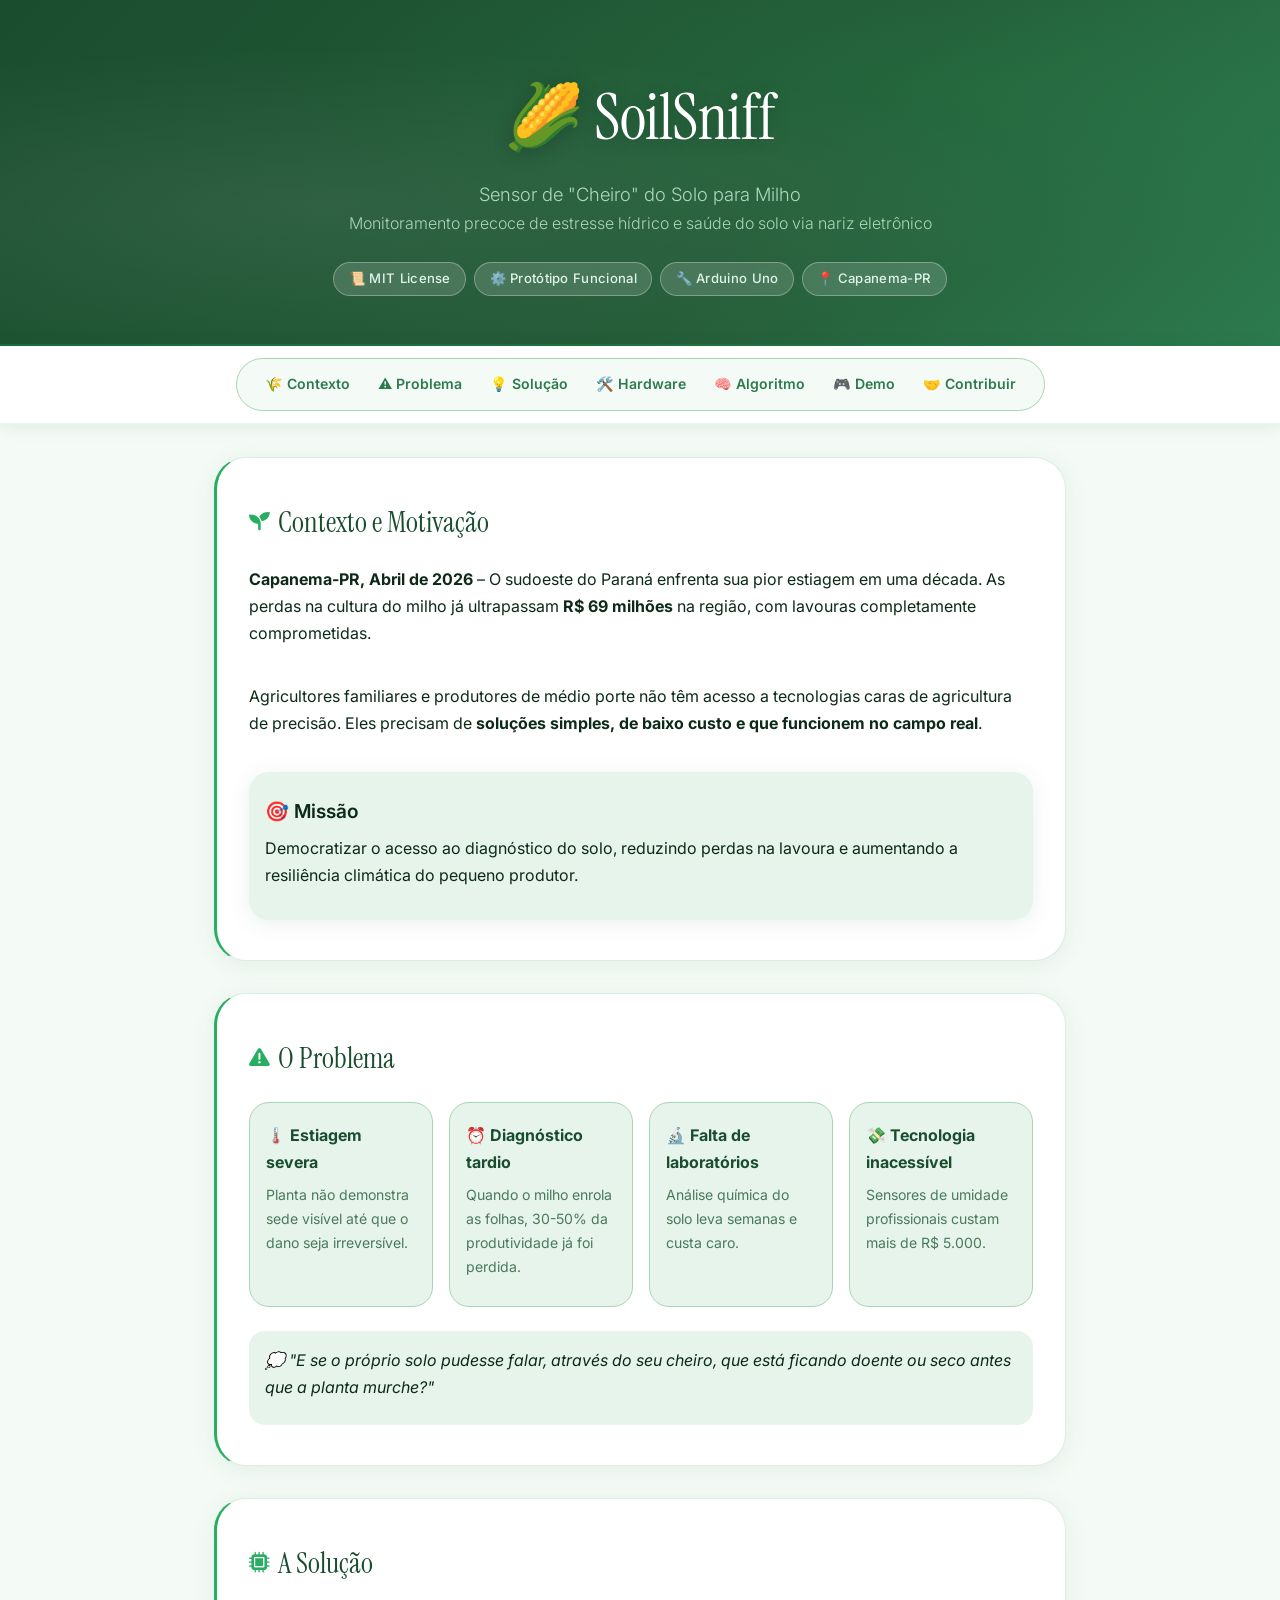
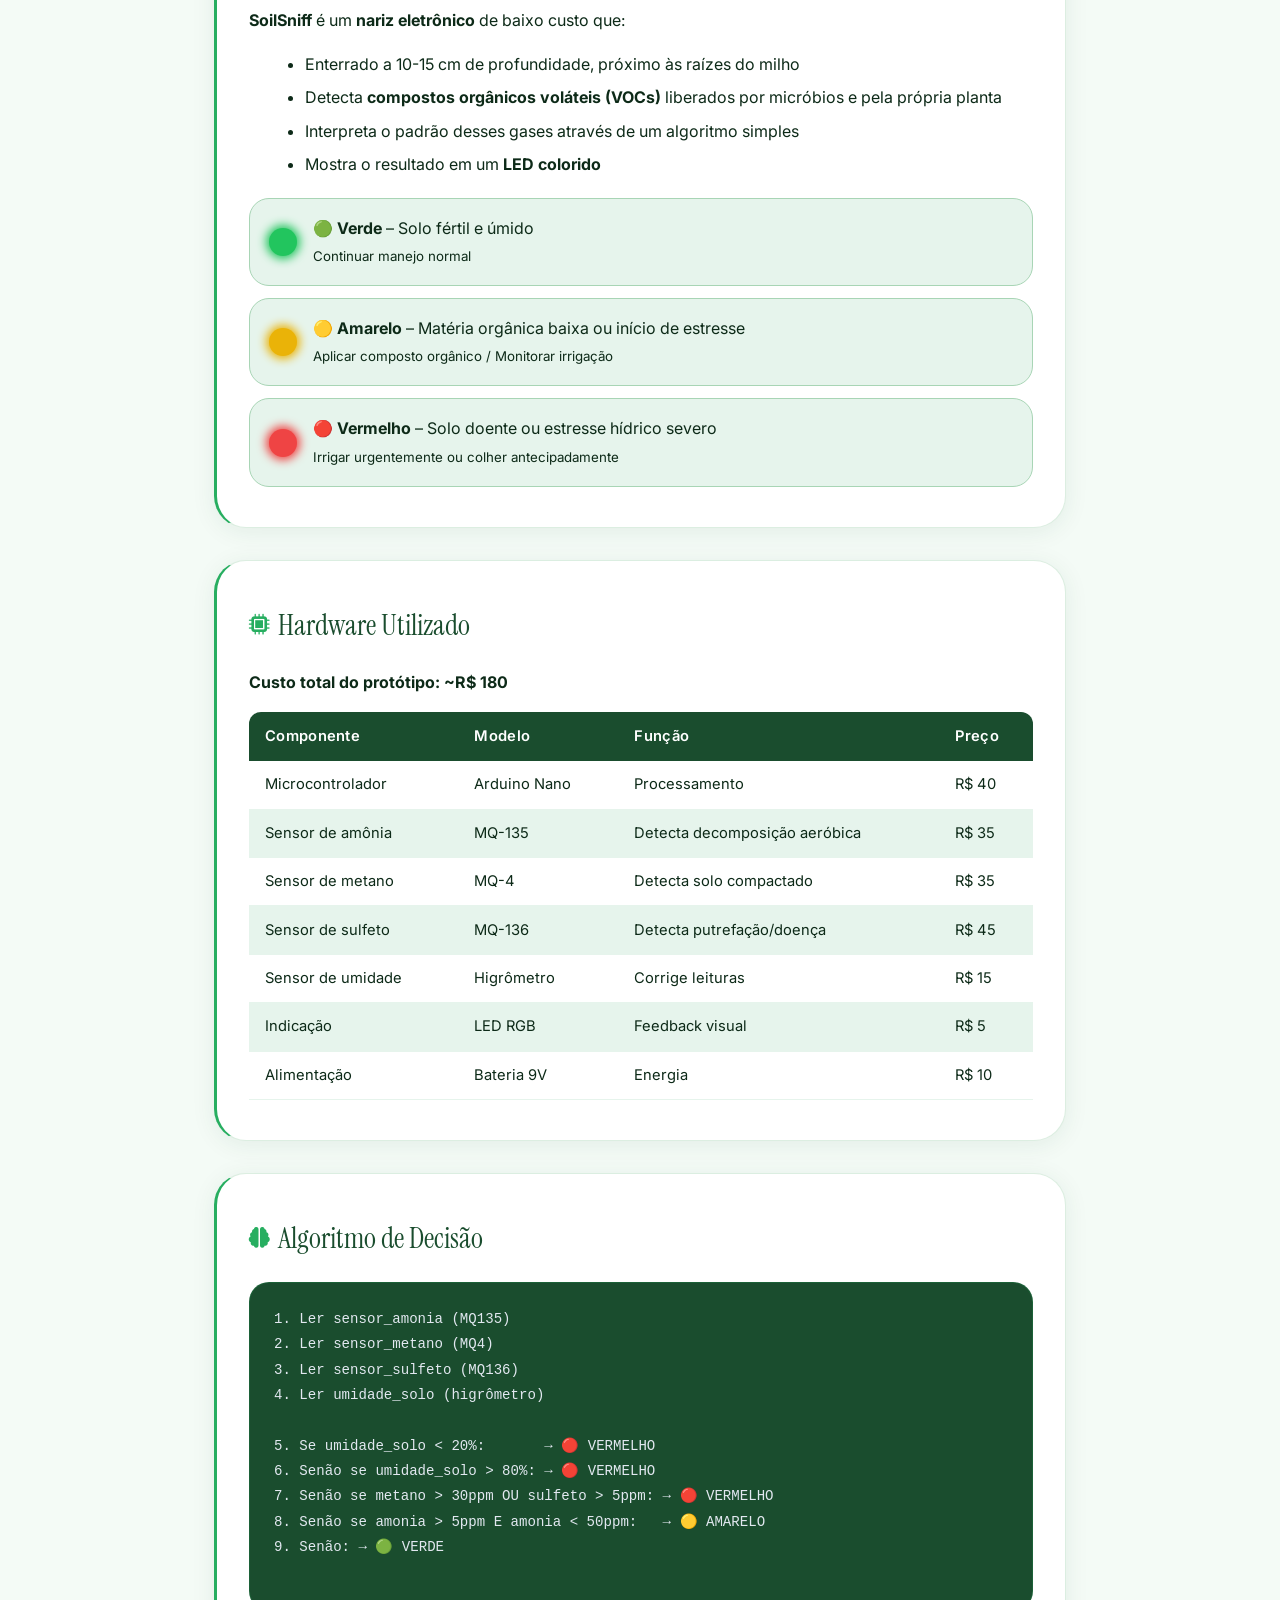
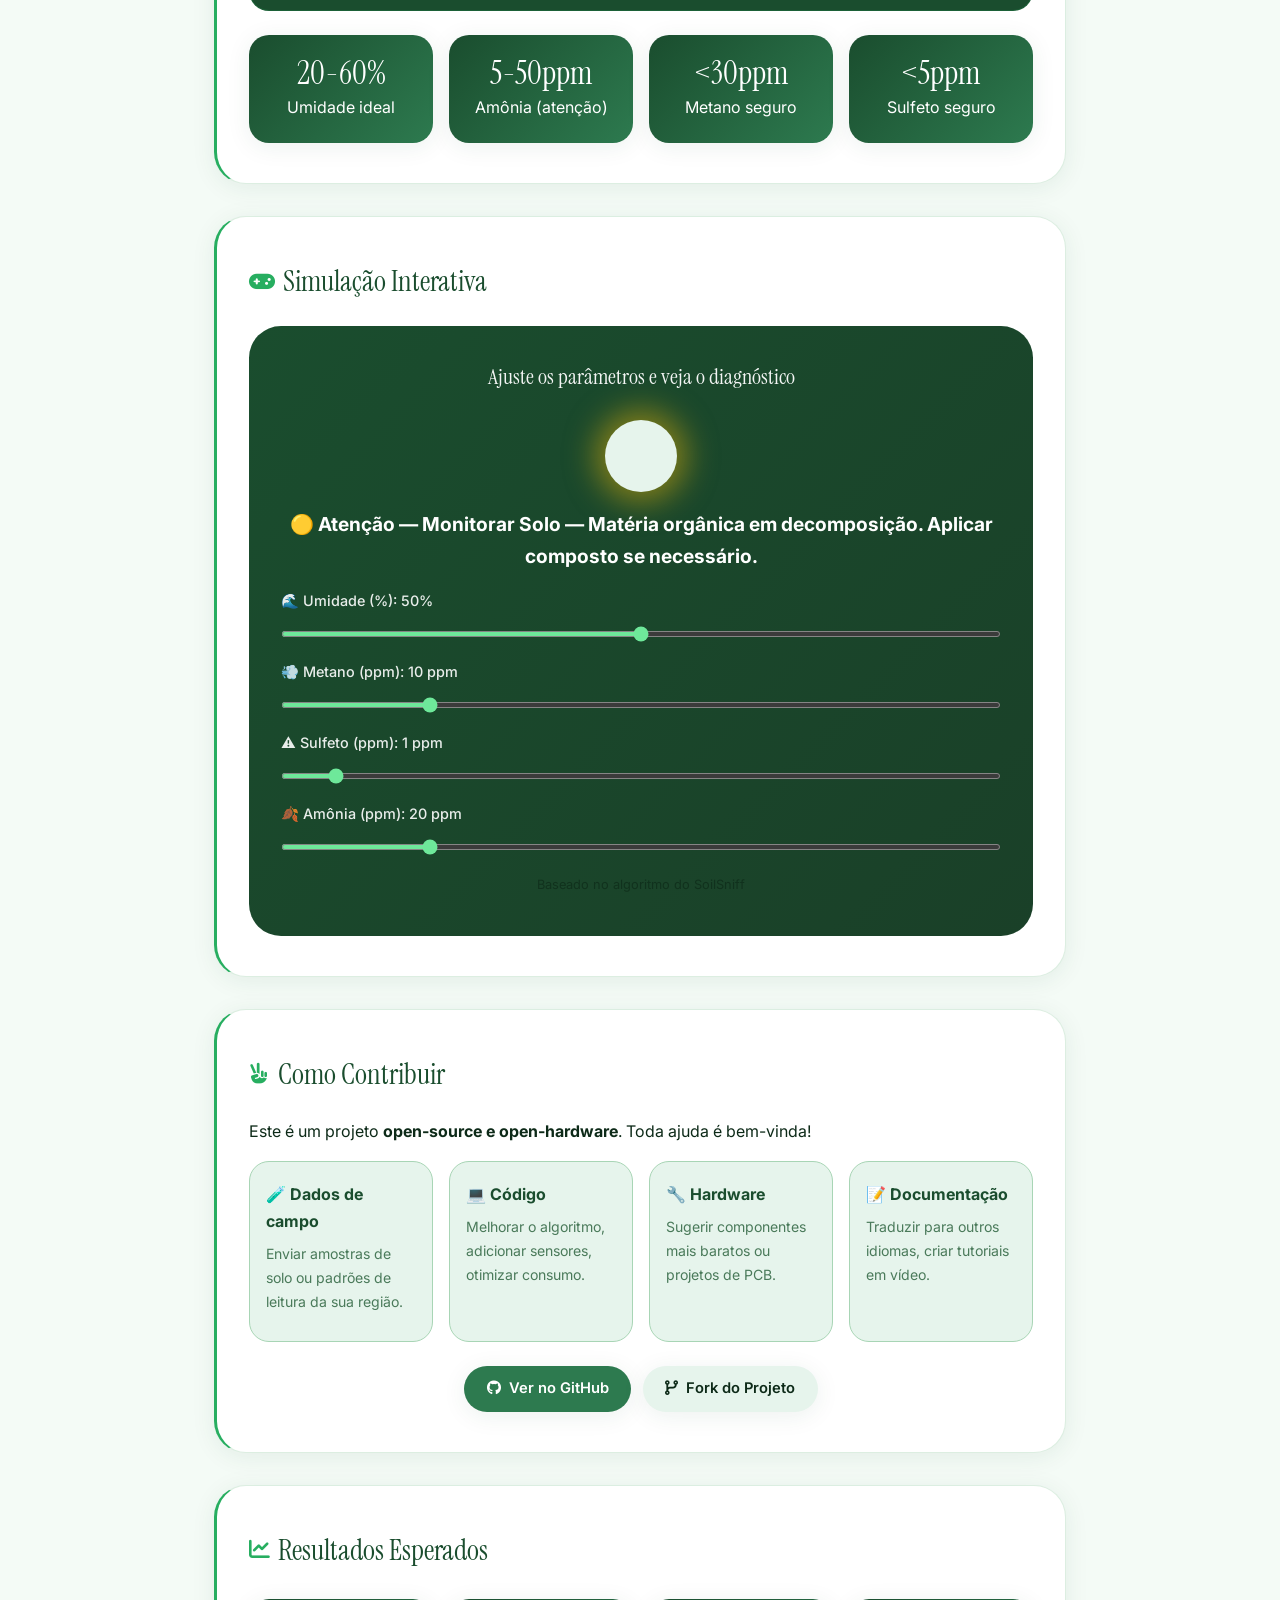
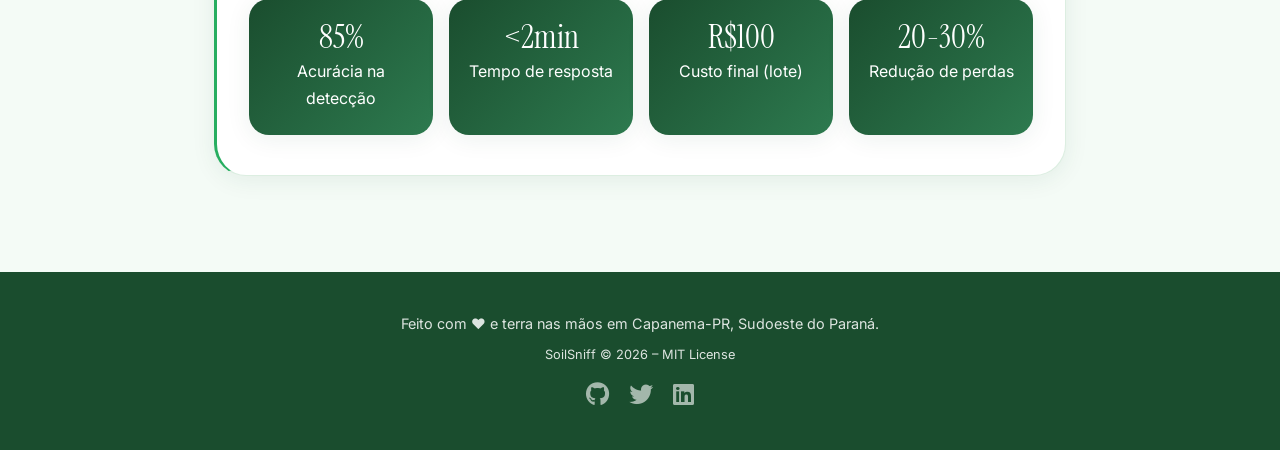
==== index.html @ 1233f64f "ok." ====
<!DOCTYPE html>
<html lang="pt-br">
<head>
    <meta charset="UTF-8">
    <meta name="viewport" content="width=device-width, initial-scale=1.0">
    <title>SoilSniff - Sensor de Cheiro do Solo para Milho</title>
    <link href="https://fonts.googleapis.com/css2?family=Inter:ital,wght@0,100..900;1,100..900&display=swap" rel="stylesheet">
    <link rel="stylesheet" href="https://cdnjs.cloudflare.com/ajax/libs/font-awesome/6.0.0-beta3/css/all.min.css">
    <link rel="stylesheet" href="style.css">
    <link rel="stylesheet" href="css/text.css">
    <link rel="stylesheet" href="css/divs.css">
</head>
<body>
    <div class="header">
        <div class="header-content">
            <h1>🌽 SoilSniff</h1>
            <p>Sensor de "Cheiro" do Solo para Milho</p>
            <p style="font-size: 1rem; opacity: 0.85;">Monitoramento precoce de estresse hídrico e saúde do solo via nariz eletrônico</p>
            <div class="badges">
                <span class="badge">📜 MIT License</span>
                <span class="badge">⚙️ Protótipo Funcional</span>
                <span class="badge">🔧 Arduino Uno</span>
                <span class="badge">📍 Capanema-PR</span>
            </div>
        </div>
    </div>

    <div class="nav-wrapper">
        <div class="nav">
            <a href="/paginas/pagina1.html">🌾 Contexto</a>
            <a href="#problema">⚠️ Problema</a>
            <a href="#solucao">💡 Solução</a>
            <a href="#hardware">🛠️ Hardware</a>
            <a href="#algoritmo">🧠 Algoritmo</a>
            <a href="#demo">🎮 Demo</a>
            <a href="#contribuir">🤝 Contribuir</a>
        </div>
    </div>

    <div class="container">
        <section id="contexto" class="section">
            <h2><i class="fas fa-seedling"></i> Contexto e Motivação</h2>
            <p><strong>Capanema-PR, Abril de 2026</strong> – O sudoeste do Paraná enfrenta sua pior estiagem em uma década. As perdas na cultura do milho já ultrapassam <strong>R$ 69 milhões</strong> na região, com lavouras completamente comprometidas.</p>
            <br>
            <p>Agricultores familiares e produtores de médio porte não têm acesso a tecnologias caras de agricultura de precisão. Eles precisam de <strong>soluções simples, de baixo custo e que funcionem no campo real</strong>.</p>
            <br>
            <div class="stat-card" style="background: #e8f0e5; text-align: left;">
                <p style="font-size: 1.2rem; font-weight: 600;">🎯 Missão</p>
                <p>Democratizar o acesso ao diagnóstico do solo, reduzindo perdas na lavoura e aumentando a resiliência climática do pequeno produtor.</p>
            </div>
        </section>

        <section id="problema" class="section">
            <h2><i class="fas fa-exclamation-triangle"></i> O Problema</h2>
            <div class="card-grid">
                <div class="card"><h3>🌡️ Estiagem severa</h3><p>Planta não demonstra sede visível até que o dano seja irreversível.</p></div>
                <div class="card"><h3>⏰ Diagnóstico tardio</h3><p>Quando o milho enrola as folhas, 30-50% da produtividade já foi perdida.</p></div>
                <div class="card"><h3>🔬 Falta de laboratórios</h3><p>Análise química do solo leva semanas e custa caro.</p></div>
                <div class="card"><h3>💸 Tecnologia inacessível</h3><p>Sensores de umidade profissionais custam mais de R$ 5.000.</p></div>
            </div>
            <div style="margin-top: 1.5rem; padding: 1rem; background: #e8f0e5; border-radius: 16px; font-style: italic;">
                <p>💭 <em>"E se o próprio solo pudesse falar, através do seu cheiro, que está ficando doente ou seco antes que a planta murche?"</em></p>
            </div>
        </section>

        <section id="solucao" class="section">
            <h2><i class="fas fa-microchip"></i> A Solução</h2>
            <p><strong>SoilSniff</strong> é um <strong>nariz eletrônico</strong> de baixo custo que:</p>
            <ul style="margin: 1rem 0 1rem 2rem;">
                <li>Enterrado a 10-15 cm de profundidade, próximo às raízes do milho</li>
                <li>Detecta <strong>compostos orgânicos voláteis (VOCs)</strong> liberados por micróbios e pela própria planta</li>
                <li>Interpreta o padrão desses gases através de um algoritmo simples</li>
                <li>Mostra o resultado em um <strong>LED colorido</strong></li>
            </ul>
            <div class="led-table">
                <div class="led-item"><div class="led-light verde"></div><div><strong>🟢 Verde</strong> – Solo fértil e úmido<br><small>Continuar manejo normal</small></div></div>
                <div class="led-item"><div class="led-light amarelo"></div><div><strong>🟡 Amarelo</strong> – Matéria orgânica baixa ou início de estresse<br><small>Aplicar composto orgânico / Monitorar irrigação</small></div></div>
                <div class="led-item"><div class="led-light vermelho"></div><div><strong>🔴 Vermelho</strong> – Solo doente ou estresse hídrico severo<br><small>Irrigar urgentemente ou colher antecipadamente</small></div></div>
            </div>
        </section>

        <section id="hardware" class="section">
            <h2><i class="fas fa-microchip"></i> Hardware Utilizado</h2>
            <p><strong>Custo total do protótipo: ~R$ 180</strong></p>
            <table class="hardware-table">
                <thead><tr><th>Componente</th><th>Modelo</th><th>Função</th><th>Preço</th></tr></thead>
                <tbody>
                    <tr><td>Microcontrolador</td><td>Arduino Nano</td><td>Processamento</td><td>R$ 40</td></tr>
                    <tr><td>Sensor de amônia</td><td>MQ-135</td><td>Detecta decomposição aeróbica</td><td>R$ 35</td></tr>
                    <tr><td>Sensor de metano</td><td>MQ-4</td><td>Detecta solo compactado</td><td>R$ 35</td></tr>
                    <tr><td>Sensor de sulfeto</td><td>MQ-136</td><td>Detecta putrefação/doença</td><td>R$ 45</td></tr>
                    <tr><td>Sensor de umidade</td><td>Higrômetro</td><td>Corrige leituras</td><td>R$ 15</td></tr>
                    <tr><td>Indicação</td><td>LED RGB</td><td>Feedback visual</td><td>R$ 5</td></tr>
                    <tr><td>Alimentação</td><td>Bateria 9V</td><td>Energia</td><td>R$ 10</td></tr>
                </tbody>
            </table>
        </section>

        <section id="algoritmo" class="section">
            <h2><i class="fas fa-brain"></i> Algoritmo de Decisão</h2>
            <div class="code-block">
                <pre style="margin:0; color:#e2e8f0;">
1. Ler sensor_amonia (MQ135)
2. Ler sensor_metano (MQ4)
3. Ler sensor_sulfeto (MQ136)
4. Ler umidade_solo (higrômetro)

5. Se umidade_solo < 20%:       → 🔴 VERMELHO
6. Senão se umidade_solo > 80%: → 🔴 VERMELHO
7. Senão se metano > 30ppm OU sulfeto > 5ppm: → 🔴 VERMELHO
8. Senão se amonia > 5ppm E amonia < 50ppm:   → 🟡 AMARELO
9. Senão: → 🟢 VERDE
                </pre>
            </div>
            <div class="stats-grid">
                <div class="stat-card"><div class="stat-number">20-60%</div><div>Umidade ideal</div></div>
                <div class="stat-card"><div class="stat-number">5-50ppm</div><div>Amônia (atenção)</div></div>
                <div class="stat-card"><div class="stat-number">&lt;30ppm</div><div>Metano seguro</div></div>
                <div class="stat-card"><div class="stat-number">&lt;5ppm</div><div>Sulfeto seguro</div></div>
            </div>
        </section>

        <section id="demo" class="section">
            <h2><i class="fas fa-gamepad"></i> Simulação Interativa</h2>
            <div class="demo-panel">
                <h3 style="color:white;">Ajuste os parâmetros e veja o diagnóstico</h3>
                <div class="demo-led" id="demoLed" style="background-color: #22c55e;"></div>
                <div id="demoStatus" style="font-size: 1.2rem; font-weight: bold; margin-bottom: 1rem;">🟢 Solo Fértil e Saudável</div>
                <div class="slider-container"><label>🌊 Umidade (%): <span id="umidadeValor">50</span>%</label><input type="range" id="umidadeSlider" min="0" max="100" value="50"></div>
                <div class="slider-container"><label>💨 Metano (ppm): <span id="metanoValor">10</span> ppm</label><input type="range" id="metanoSlider" min="0" max="50" value="10"></div>
                <div class="slider-container"><label>⚠️ Sulfeto (ppm): <span id="sulfetoValor">1</span> ppm</label><input type="range" id="sulfetoSlider" min="0" max="15" value="1"></div>
                <div class="slider-container"><label>🍂 Amônia (ppm): <span id="amoniaValor">20</span> ppm</label><input type="range" id="amoniaSlider" min="0" max="100" value="20"></div>
                <p style="margin-top: 1rem; font-size: 0.8rem; opacity: 0.7;">Baseado no algoritmo do SoilSniff</p>
            </div>
        </section>

        <section id="contribuir" class="section">
            <h2><i class="fas fa-hand-peace"></i> Como Contribuir</h2>
            <p>Este é um projeto <strong>open-source e open-hardware</strong>. Toda ajuda é bem-vinda!</p>
            <div class="card-grid">
                <div class="card"><h3>🧪 Dados de campo</h3><p>Enviar amostras de solo ou padrões de leitura da sua região.</p></div>
                <div class="card"><h3>💻 Código</h3><p>Melhorar o algoritmo, adicionar sensores, otimizar consumo.</p></div>
                <div class="card"><h3>🔧 Hardware</h3><p>Sugerir componentes mais baratos ou projetos de PCB.</p></div>
                <div class="card"><h3>📝 Documentação</h3><p>Traduzir para outros idiomas, criar tutoriais em vídeo.</p></div>
            </div>
            <div style="text-align: center; margin-top: 1.5rem;">
                <a href="#" class="btn"><i class="fab fa-github"></i> Ver no GitHub</a>
                <a href="#" class="btn" style="background: #4a7c59; margin-left: 0.5rem;"><i class="fas fa-code-branch"></i> Fork do Projeto</a>
            </div>
        </section>

        <section class="section">
            <h2><i class="fas fa-chart-line"></i> Resultados Esperados</h2>
            <div class="stats-grid">
                <div class="stat-card"><div class="stat-number">85%</div><div>Acurácia na detecção</div></div>
                <div class="stat-card"><div class="stat-number">&lt;2min</div><div>Tempo de resposta</div></div>
                <div class="stat-card"><div class="stat-number">R$100</div><div>Custo final (lote)</div></div>
                <div class="stat-card"><div class="stat-number">20-30%</div><div>Redução de perdas</div></div>
            </div>
        </section>
    </div>

    <div class="footer">
        <p>Feito com ❤️ e terra nas mãos em Capanema-PR, Sudoeste do Paraná.</p>
        <p style="margin-top: 0.5rem; font-size: 0.8rem;">SoilSniff © 2026 – MIT License</p>
        <div style="margin-top: 1rem;">
            <i class="fab fa-github" style="font-size: 1.5rem; margin: 0 0.5rem;"></i>
            <i class="fab fa-twitter" style="font-size: 1.5rem; margin: 0 0.5rem;"></i>
            <i class="fab fa-linkedin" style="font-size: 1.5rem; margin: 0 0.5rem;"></i>
        </div>
    </div>

    <script src="script.js"></script>
</body>
</html>
---- style.css ----
/* =============================================
   SoilSniff – style.css
   Tema: verde + branco
   Fontes: Instrument Serif + Inter
   ============================================= */

@import url('https://fonts.googleapis.com/css2?family=Instrument+Serif:ital@0;1&family=Inter:wght@300;400;500;600;700&display=swap');

*, *::before, *::after { box-sizing: border-box; margin: 0; padding: 0; }

:root {
    --verde-escuro:  #1a4d2e;
    --verde-medio:   #2d7a4f;
    --verde-claro:   #e6f4ec;
    --verde-borda:   #a8d5b5;
    --verde-neon:    #27ae60;
    --fundo:         #f4fbf6;
    --fundo-card:    #ffffff;
    --texto:         #0d2a18;
    --texto-suave:   #4a7a5a;
    --branco:        #ffffff;
    --sombra:        0 4px 24px rgba(26, 77, 46, 0.08);
    --sombra-forte:  0 8px 40px rgba(26, 77, 46, 0.15);
    --radius:        20px;
    --radius-lg:     32px;
}

html { scroll-behavior: smooth; }

body {
    font-family: 'Inter', sans-serif;
    background-color: var(--fundo);
    color: var(--texto);
    line-height: 1.7;
    font-size: 1rem;
    overflow-x: hidden;
}

/* ---------- HEADER ---------- */
.header {
    background: linear-gradient(135deg, var(--verde-escuro) 0%, #245c38 60%, var(--verde-medio) 100%);
    color: var(--branco);
    padding: 4rem 2rem 3rem;
    text-align: center;
    position: relative;
    overflow: hidden;
    border-bottom: 2px solid rgba(39,174,96,0.3);
}

.header::before {
    content: '';
    position: absolute;
    inset: 0;
    background:
        radial-gradient(ellipse at 25% 60%, rgba(255,255,255,0.07) 0%, transparent 55%),
        radial-gradient(ellipse at 75% 25%, rgba(39,174,96,0.12) 0%, transparent 50%);
    pointer-events: none;
}

.header-content {
    position: relative;
    z-index: 1;
    max-width: 720px;
    margin: 0 auto;
}

.header h1 {
    font-family: 'Instrument Serif', serif;
    font-size: clamp(2.5rem, 6vw, 4rem);
    font-weight: 400;
    letter-spacing: -0.5px;
    margin-bottom: 0.4rem;
    color: #ffffff;
    text-shadow: 0 2px 20px rgba(0,0,0,0.2);
}

.header p {
    font-size: 1.15rem;
    opacity: 0.88;
    font-weight: 300;
    color: #c2e8d0;
}

/* ---------- BADGES ---------- */
.badges {
    display: flex;
    flex-wrap: wrap;
    justify-content: center;
    gap: 0.5rem;
    margin-top: 1.5rem;
}

.badge {
    background: rgba(255,255,255,0.15);
    border: 1px solid rgba(255,255,255,0.30);
    color: #e0f5e9;
    padding: 0.3rem 0.9rem;
    border-radius: 999px;
    font-size: 0.82rem;
    font-weight: 500;
    backdrop-filter: blur(6px);
    letter-spacing: 0.3px;
}

/* ---------- NAV WRAPPER (faixa branca fixa) ---------- */
.nav-wrapper {
    position: sticky;
    top: 0;
    z-index: 1000;
    background: var(--branco);
    box-shadow: 0 2px 16px rgba(26,77,46,0.10);
    border-bottom: 2px solid var(--verde-claro);
    padding: 0.75rem 1.5rem;
    display: flex;
    justify-content: center;
}

/* ---------- NAV ---------- */
.nav {
    display: flex;
    flex-wrap: nowrap;
    justify-content: center;
    gap: 0.25rem;
    background: var(--fundo);
    padding: 0.5rem 1rem;
    border: 1.5px solid var(--verde-borda);
    border-radius: 999px;
    white-space: nowrap;
}

.nav a {
    color: var(--verde-medio);
    text-decoration: none;
    font-size: 0.88rem;
    font-weight: 600;
    padding: 0.35rem 0.75rem;
    border-radius: 999px;
    transition: background 0.2s, color 0.2s;
    white-space: nowrap;
}

.nav a:hover {
    background: var(--verde-claro);
    color: var(--verde-escuro);
}

/* ---------- CONTAINER ---------- */
.container {
    max-width: 900px;
    margin: 0 auto;
    padding: 2rem 1.5rem 4rem;
    background: transparent;
}

/* ---------- SECTION ---------- */
.section {
    background: var(--fundo-card);
    border-radius: var(--radius-lg);
    padding: 2.5rem 2rem;
    margin-bottom: 2rem;
    box-shadow: var(--sombra);
    border: 1px solid rgba(168,213,181,0.4);
    border-left: 3px solid var(--verde-neon);
    transition: box-shadow 0.3s, border-color 0.3s;
}

.section:hover {
    box-shadow: var(--sombra-forte);
    border-left-color: var(--verde-medio);
}

.section h2 {
    font-family: 'Instrument Serif', serif;
    font-size: 1.8rem;
    font-weight: 400;
    color: var(--verde-escuro);
    margin-bottom: 1.2rem;
    display: flex;
    align-items: center;
    gap: 0.5rem;
}

.section h2 i { font-size: 1.3rem; color: var(--verde-neon); }
.section p { color: var(--texto); margin-bottom: 0.5rem; }
.section ul { color: var(--texto); padding-left: 1.5rem; }
.section ul li { margin-bottom: 0.4rem; }

/* ---------- CARD GRID ---------- */
.card-grid {
    display: grid;
    grid-template-columns: repeat(auto-fit, minmax(180px, 1fr));
    gap: 1rem;
    margin-top: 1rem;
}

.card {
    background: var(--verde-claro);
    border-radius: var(--radius);
    padding: 1.2rem 1rem;
    border: 1px solid var(--verde-borda);
    transition: transform 0.2s, box-shadow 0.2s;
}

.card:hover { transform: translateY(-3px); box-shadow: var(--sombra); }
.card h3 { font-size: 1rem; font-weight: 700; color: var(--verde-escuro); margin-bottom: 0.4rem; }
.card p  { font-size: 0.88rem; color: var(--texto-suave); }

/* ---------- STAT CARD ---------- */
.stats-grid {
    display: grid;
    grid-template-columns: repeat(auto-fit, minmax(140px, 1fr));
    gap: 1rem;
    margin-top: 1.5rem;
}

.stat-card {
    background: linear-gradient(135deg, var(--verde-escuro), var(--verde-medio));
    color: var(--branco);
    border-radius: var(--radius);
    padding: 1.4rem 1rem;
    text-align: center;
    box-shadow: var(--sombra);
}

.stat-number {
    font-family: 'Instrument Serif', serif;
    font-size: 2rem;
    font-weight: 400;
    margin-bottom: 0.3rem;
    line-height: 1;
}

/* ---------- LED TABLE ---------- */
.led-table { display: flex; flex-direction: column; gap: 0.75rem; margin-top: 1.2rem; }

.led-item {
    display: flex;
    align-items: center;
    gap: 1rem;
    background: var(--verde-claro);
    border-radius: var(--radius);
    padding: 1rem 1.2rem;
    border: 1px solid var(--verde-borda);
}

.led-light { width: 28px; height: 28px; border-radius: 50%; flex-shrink: 0; box-shadow: 0 0 10px 3px currentColor; }
.led-light.verde    { background: #22c55e; color: #22c55e; }
.led-light.amarelo  { background: #eab308; color: #eab308; }
.led-light.vermelho { background: #ef4444; color: #ef4444; }

/* ---------- HARDWARE TABLE ---------- */
.hardware-table { width: 100%; border-collapse: collapse; margin-top: 1rem; font-size: 0.92rem; }
.hardware-table thead tr { background: var(--verde-escuro); color: var(--branco); }
.hardware-table th { padding: 0.75rem 1rem; text-align: left; font-weight: 600; letter-spacing: 0.3px; }
.hardware-table th:first-child { border-radius: 12px 0 0 0; }
.hardware-table th:last-child  { border-radius: 0 12px 0 0; }
.hardware-table td { padding: 0.7rem 1rem; border-bottom: 1px solid var(--verde-claro); color: var(--texto); }
.hardware-table tbody tr:nth-child(even) { background: var(--verde-claro); }
.hardware-table tbody tr:last-child td:first-child { border-radius: 0 0 0 12px; }
.hardware-table tbody tr:last-child td:last-child  { border-radius: 0 0 12px 0; }

/* ---------- CODE BLOCK ---------- */
.code-block {
    background: var(--verde-escuro);
    border-radius: var(--radius);
    padding: 1.5rem;
    overflow-x: auto;
    margin: 1rem 0;
    border: 1px solid rgba(39,174,96,0.2);
}

.code-block pre {
    font-family: 'Fira Mono', 'Courier New', monospace;
    font-size: 0.88rem;
    color: #a8f0c0;
    line-height: 1.8;
    white-space: pre;
}

/* ---------- DEMO PANEL ---------- */
.demo-panel {
    background: linear-gradient(135deg, var(--verde-escuro) 0%, #1a4028 100%);
    border-radius: var(--radius-lg);
    padding: 2rem;
    color: var(--branco);
    text-align: center;
}

.demo-panel h3 {
    font-family: 'Instrument Serif', serif;
    font-size: 1.4rem;
    font-weight: 400;
    margin-bottom: 1.5rem;
    opacity: 0.95;
}

.demo-led {
    width: 72px;
    height: 72px;
    border-radius: 50%;
    margin: 0 auto 1rem;
    transition: background-color 0.4s ease, box-shadow 0.4s ease;
    box-shadow: 0 0 30px 10px rgba(34,197,94,0.5);
}

.slider-container { margin: 0.9rem 0; text-align: left; }
.slider-container label { display: block; font-size: 0.9rem; font-weight: 500; margin-bottom: 0.3rem; opacity: 0.9; }
.slider-container input[type="range"] { width: 100%; accent-color: #6ee89a; cursor: pointer; height: 6px; border-radius: 3px; }

/* ---------- BOTÕES ---------- */
.btn {
    display: inline-flex;
    align-items: center;
    gap: 0.5rem;
    background: var(--verde-medio);
    color: var(--branco);
    text-decoration: none;
    padding: 0.65rem 1.4rem;
    border-radius: 999px;
    font-size: 0.92rem;
    font-weight: 600;
    transition: background 0.2s, transform 0.15s, box-shadow 0.2s;
    border: none;
    cursor: pointer;
    box-shadow: var(--sombra);
}

.btn:hover { background: var(--verde-escuro); transform: translateY(-2px); box-shadow: var(--sombra-forte); }

/* ---------- OVERRIDES estilos inline ---------- */
.section [style*="background"],
.section div[style*="background"] {
    background: var(--verde-claro) !important;
    color: var(--texto) !important;
}

.section p[style*="color"],
.section div[style*="color"] {
    color: var(--texto) !important;
}

/* ---------- FOOTER ---------- */
.footer {
    background: var(--verde-escuro);
    color: rgba(255,255,255,0.85);
    text-align: center;
    padding: 2.5rem 1.5rem;
    font-size: 0.9rem;
}

.footer i { cursor: pointer; opacity: 0.7; transition: opacity 0.2s, transform 0.2s; }
.footer i:hover { opacity: 1; transform: translateY(-2px); }

/* ---------- RESPONSIVO ---------- */
@media (max-width: 600px) {
    .section { padding: 1.5rem 1rem; }
    .hardware-table { font-size: 0.78rem; }
    .hardware-table th, .hardware-table td { padding: 0.5rem 0.6rem; }
    .nav { flex-wrap: wrap; border-radius: 20px; }
    .nav a { font-size: 0.75rem; padding: 0.3rem 0.5rem; }
    .demo-panel { padding: 1.5rem 1rem; }
}
---- css/text.css ----
.text-center {
    text-align: center;
}

.text-highlight {
    background: linear-gradient(120deg, #e8f0e5 0%, #e8f0e5 40%, transparent 60%);
    padding: 0 0.3rem;
    font-weight: 600;
}

.small-caps {
    font-variant: small-caps;
    letter-spacing: 0.5px;
}

.text-bold {
    font-weight: 700;
}

.text-muted {
    color: #5a6e4d;
}

.lead {
    font-size: 1.2rem;
    font-weight: 500;
}
---- css/divs.css ----
.shadow-light {
    box-shadow: 0 2px 8px rgba(0,0,0,0.05);
}

.bg-soft-green {
    background-color: #f0f5ec;
}

.rounded-xl {
    border-radius: 32px;
}

.p-4 {
    padding: 1rem;
}

.mb-2 {
    margin-bottom: 0.5rem;
}

.mt-4 {
    margin-top: 1.5rem;
}

.flex-center {
    display: flex;
    justify-content: center;
    align-items: center;
}

.gap-2 {
    gap: 0.5rem;
}

.border-bottom {
    border-bottom: 2px solid #e0e8db;
}
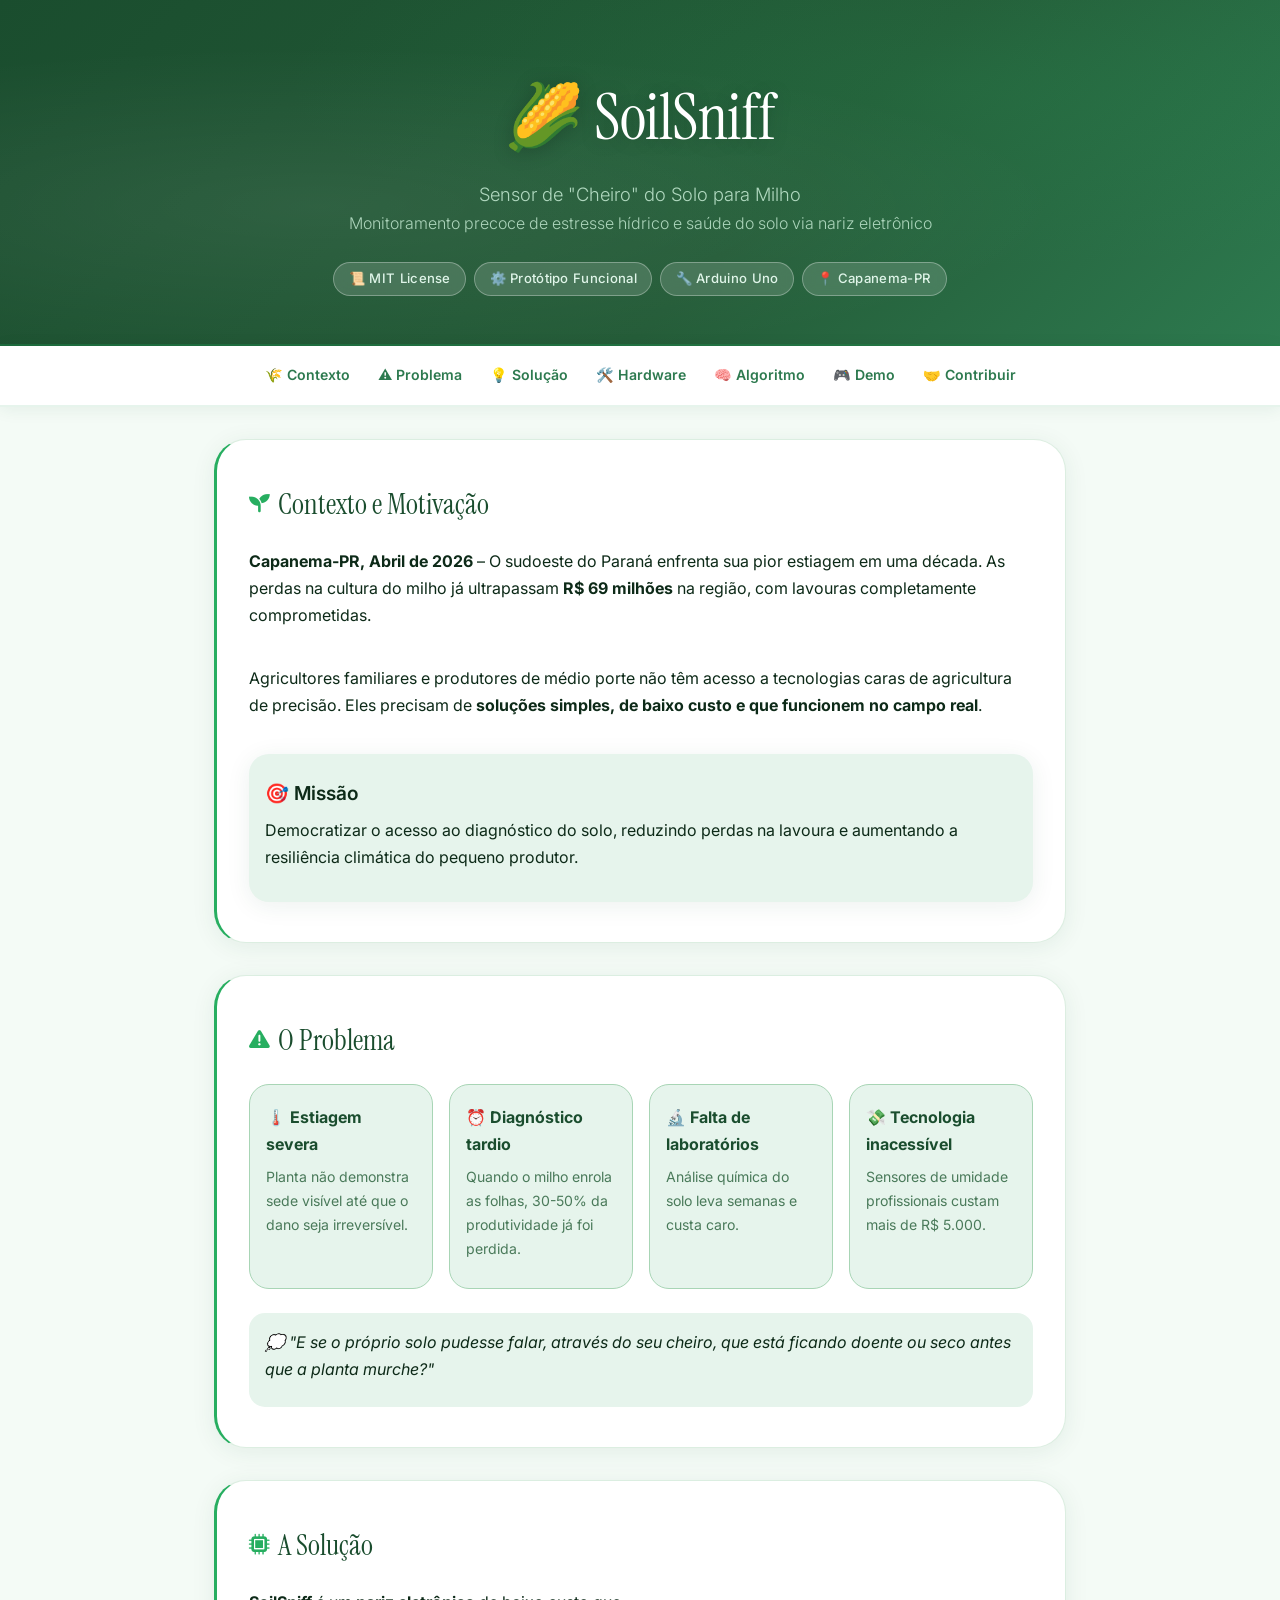
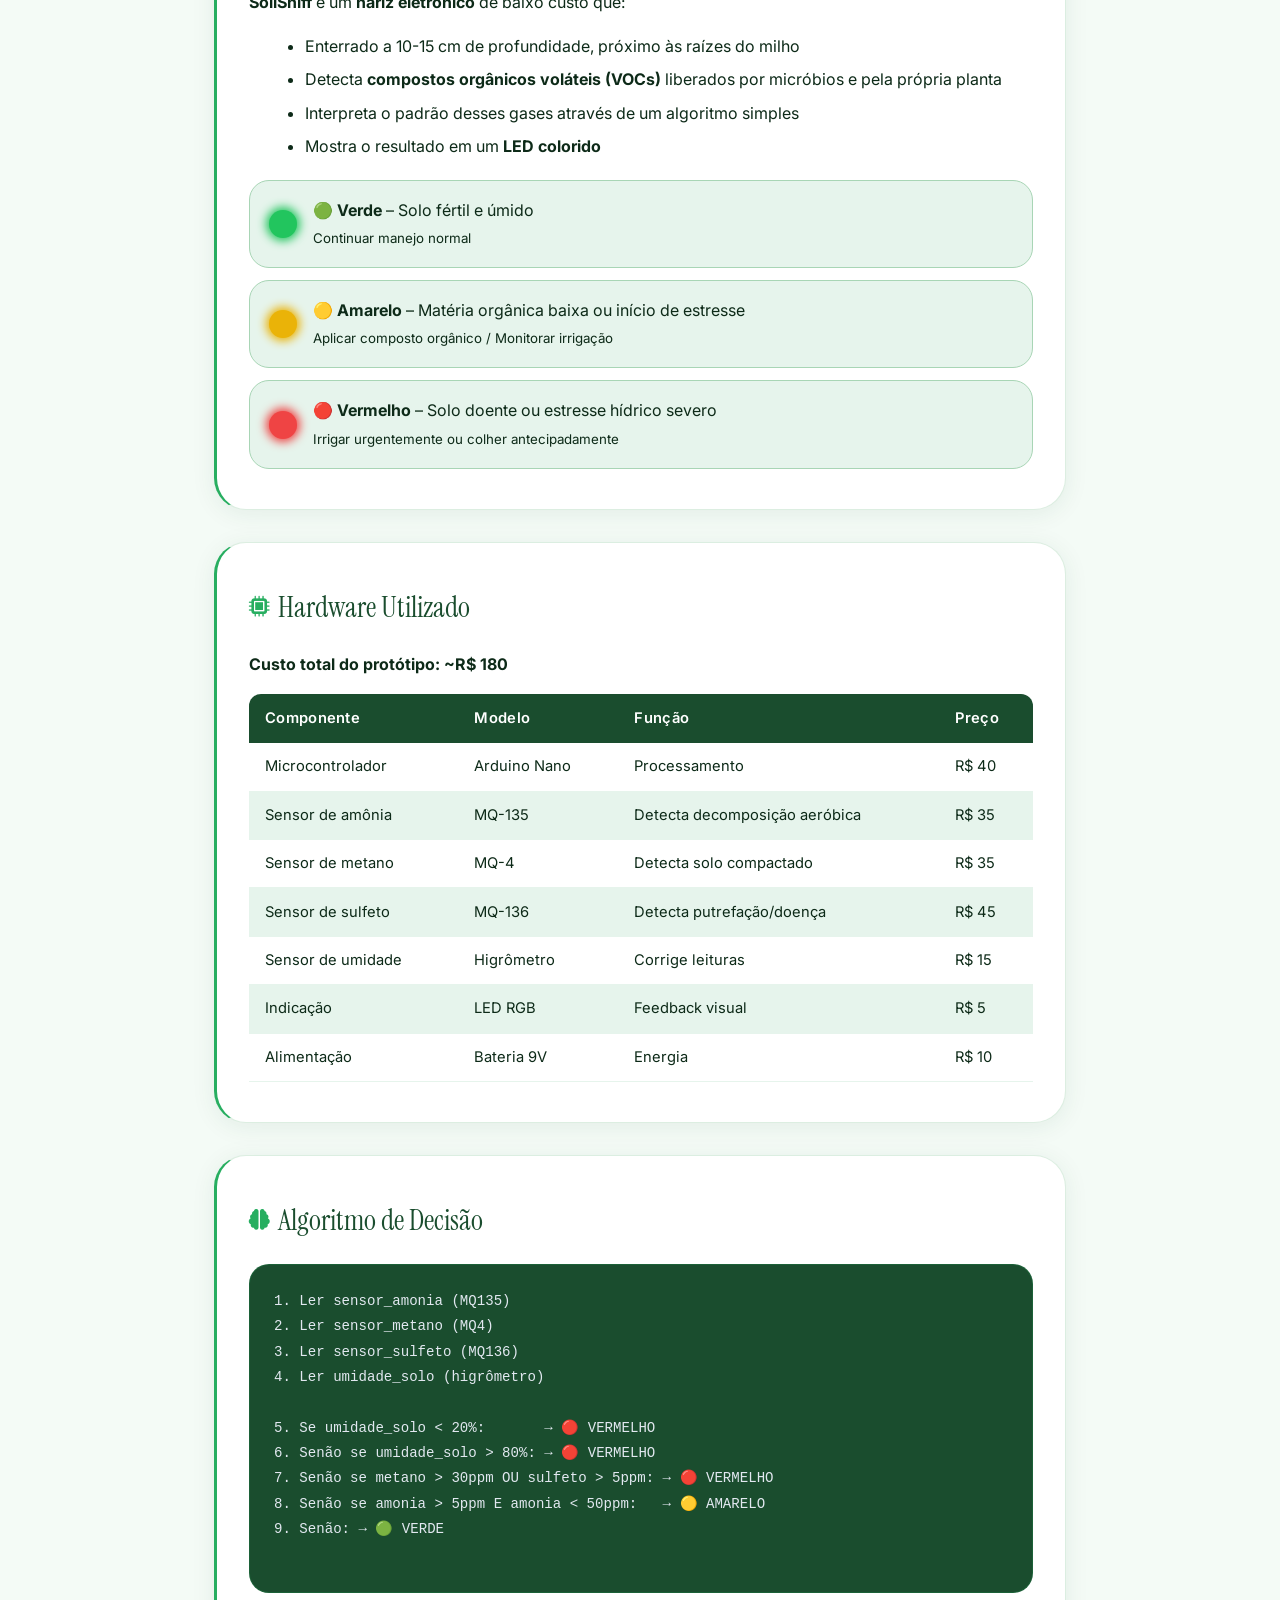
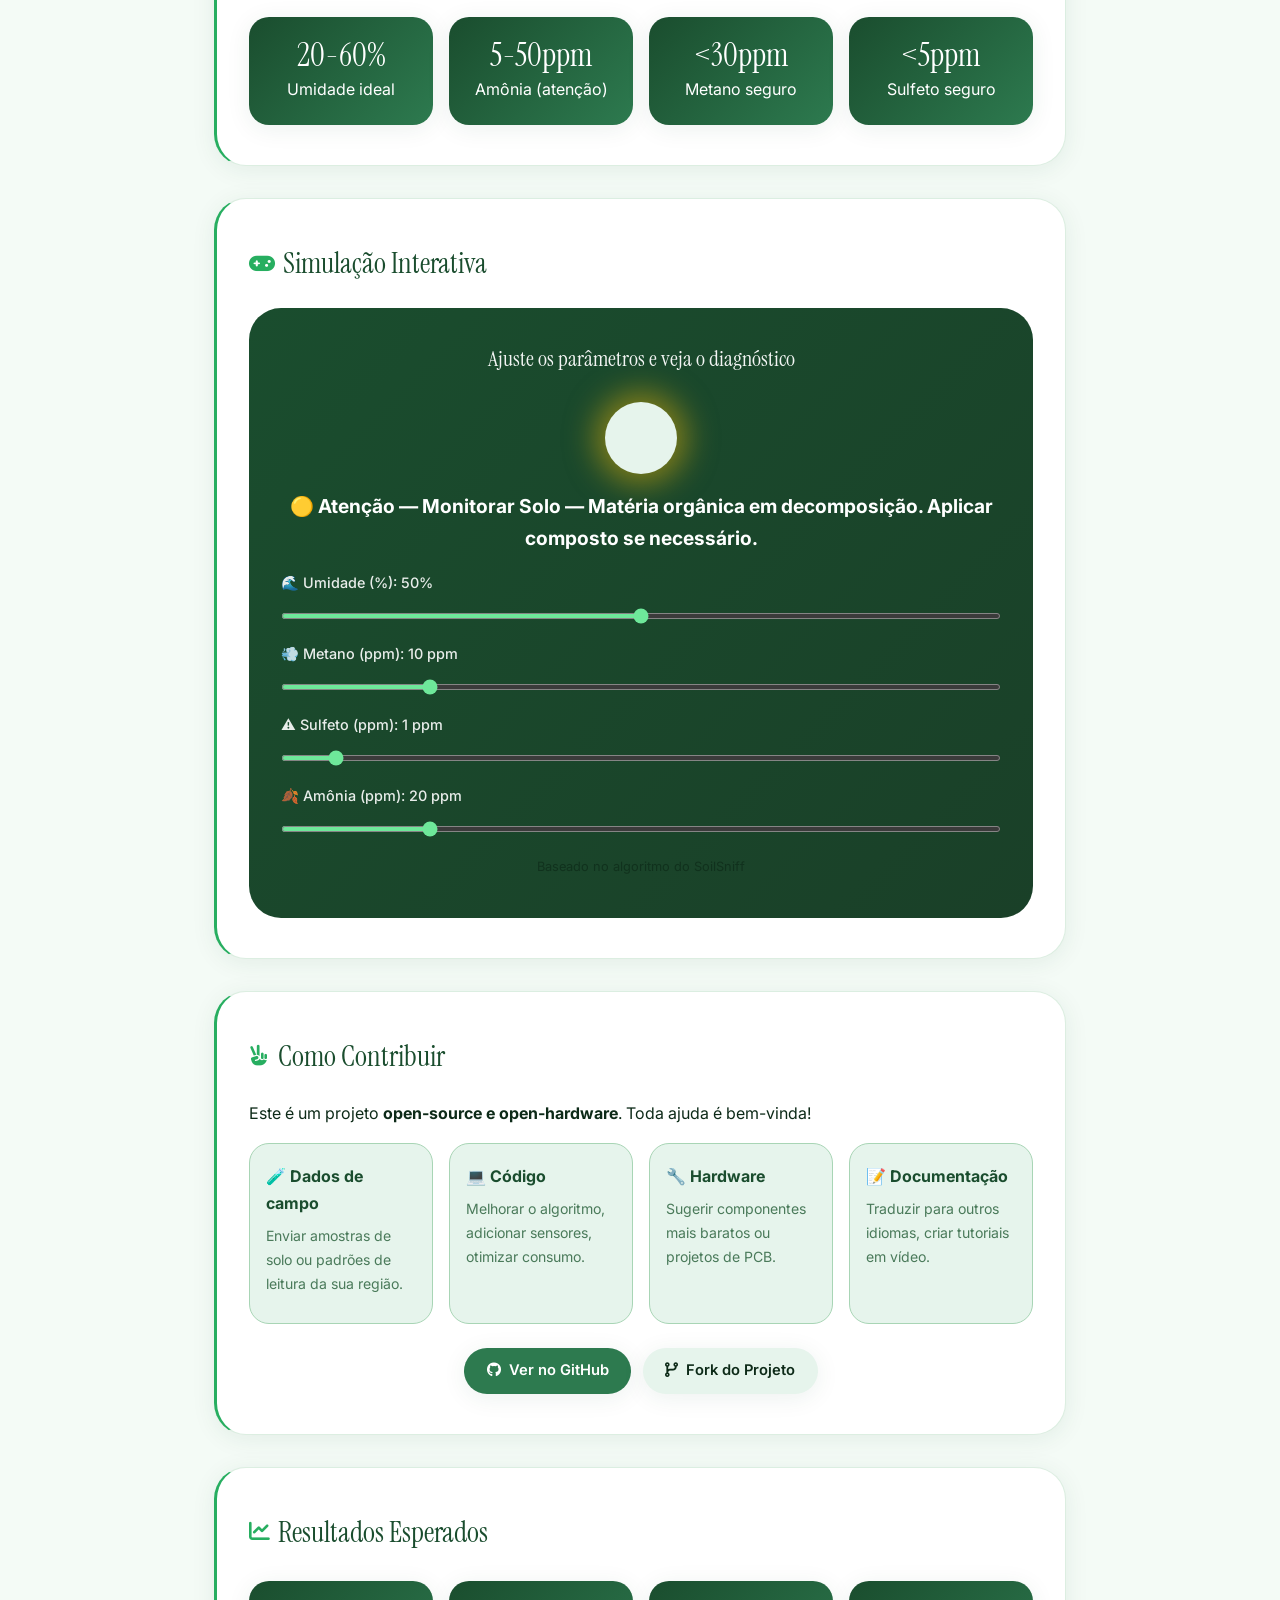
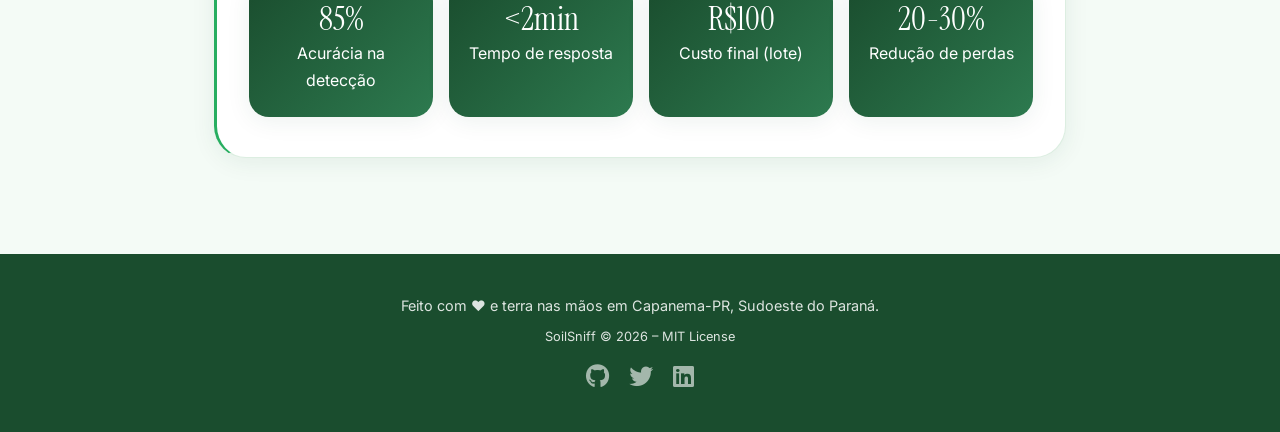
==== commit e3114943: "ok." ====
--- a/index.html
+++ b/index.html
@@ -25,16 +25,14 @@
         </div>
     </div>
 
-    <div class="nav-wrapper">
-        <div class="nav">
-            <a href="/paginas/pagina1.html">🌾 Contexto</a>
-            <a href="#problema">⚠️ Problema</a>
-            <a href="#solucao">💡 Solução</a>
-            <a href="#hardware">🛠️ Hardware</a>
-            <a href="#algoritmo">🧠 Algoritmo</a>
-            <a href="#demo">🎮 Demo</a>
-            <a href="#contribuir">🤝 Contribuir</a>
-        </div>
+    <div class="nav">
+        <a href="/paginas/pagina1.html">🌾 Contexto</a>
+        <a href="#problema">⚠️ Problema</a>
+        <a href="#solucao">💡 Solução</a>
+        <a href="#hardware">🛠️ Hardware</a>
+        <a href="#algoritmo">🧠 Algoritmo</a>
+        <a href="#demo">🎮 Demo</a>
+        <a href="#contribuir">🤝 Contribuir</a>
     </div>
 
     <div class="container">
--- a/style.css
+++ b/style.css
@@ -102,30 +102,21 @@
     letter-spacing: 0.3px;
 }
 
-/* ---------- NAV WRAPPER (faixa branca fixa) ---------- */
-.nav-wrapper {
-    position: sticky;
-    top: 0;
-    z-index: 1000;
-    background: var(--branco);
-    box-shadow: 0 2px 16px rgba(26,77,46,0.10);
-    border-bottom: 2px solid var(--verde-claro);
-    padding: 0.75rem 1.5rem;
-    display: flex;
-    justify-content: center;
-}
-
 /* ---------- NAV ---------- */
 .nav {
     display: flex;
     flex-wrap: nowrap;
     justify-content: center;
+    align-items: center;
     gap: 0.25rem;
-    background: var(--fundo);
-    padding: 0.5rem 1rem;
-    border: 1.5px solid var(--verde-borda);
-    border-radius: 999px;
-    white-space: nowrap;
+    background: var(--branco);
+    padding: 0.75rem 2rem;
+    position: sticky;
+    top: 0;
+    z-index: 1000;
+    box-shadow: 0 2px 16px rgba(26,77,46,0.08);
+    border-bottom: 2px solid var(--verde-claro);
+    width: 100%;
 }
 
 .nav a {
@@ -356,7 +347,7 @@
     .section { padding: 1.5rem 1rem; }
     .hardware-table { font-size: 0.78rem; }
     .hardware-table th, .hardware-table td { padding: 0.5rem 0.6rem; }
-    .nav { flex-wrap: wrap; border-radius: 20px; }
+    .nav { flex-wrap: wrap; }
     .nav a { font-size: 0.75rem; padding: 0.3rem 0.5rem; }
     .demo-panel { padding: 1.5rem 1rem; }
 }
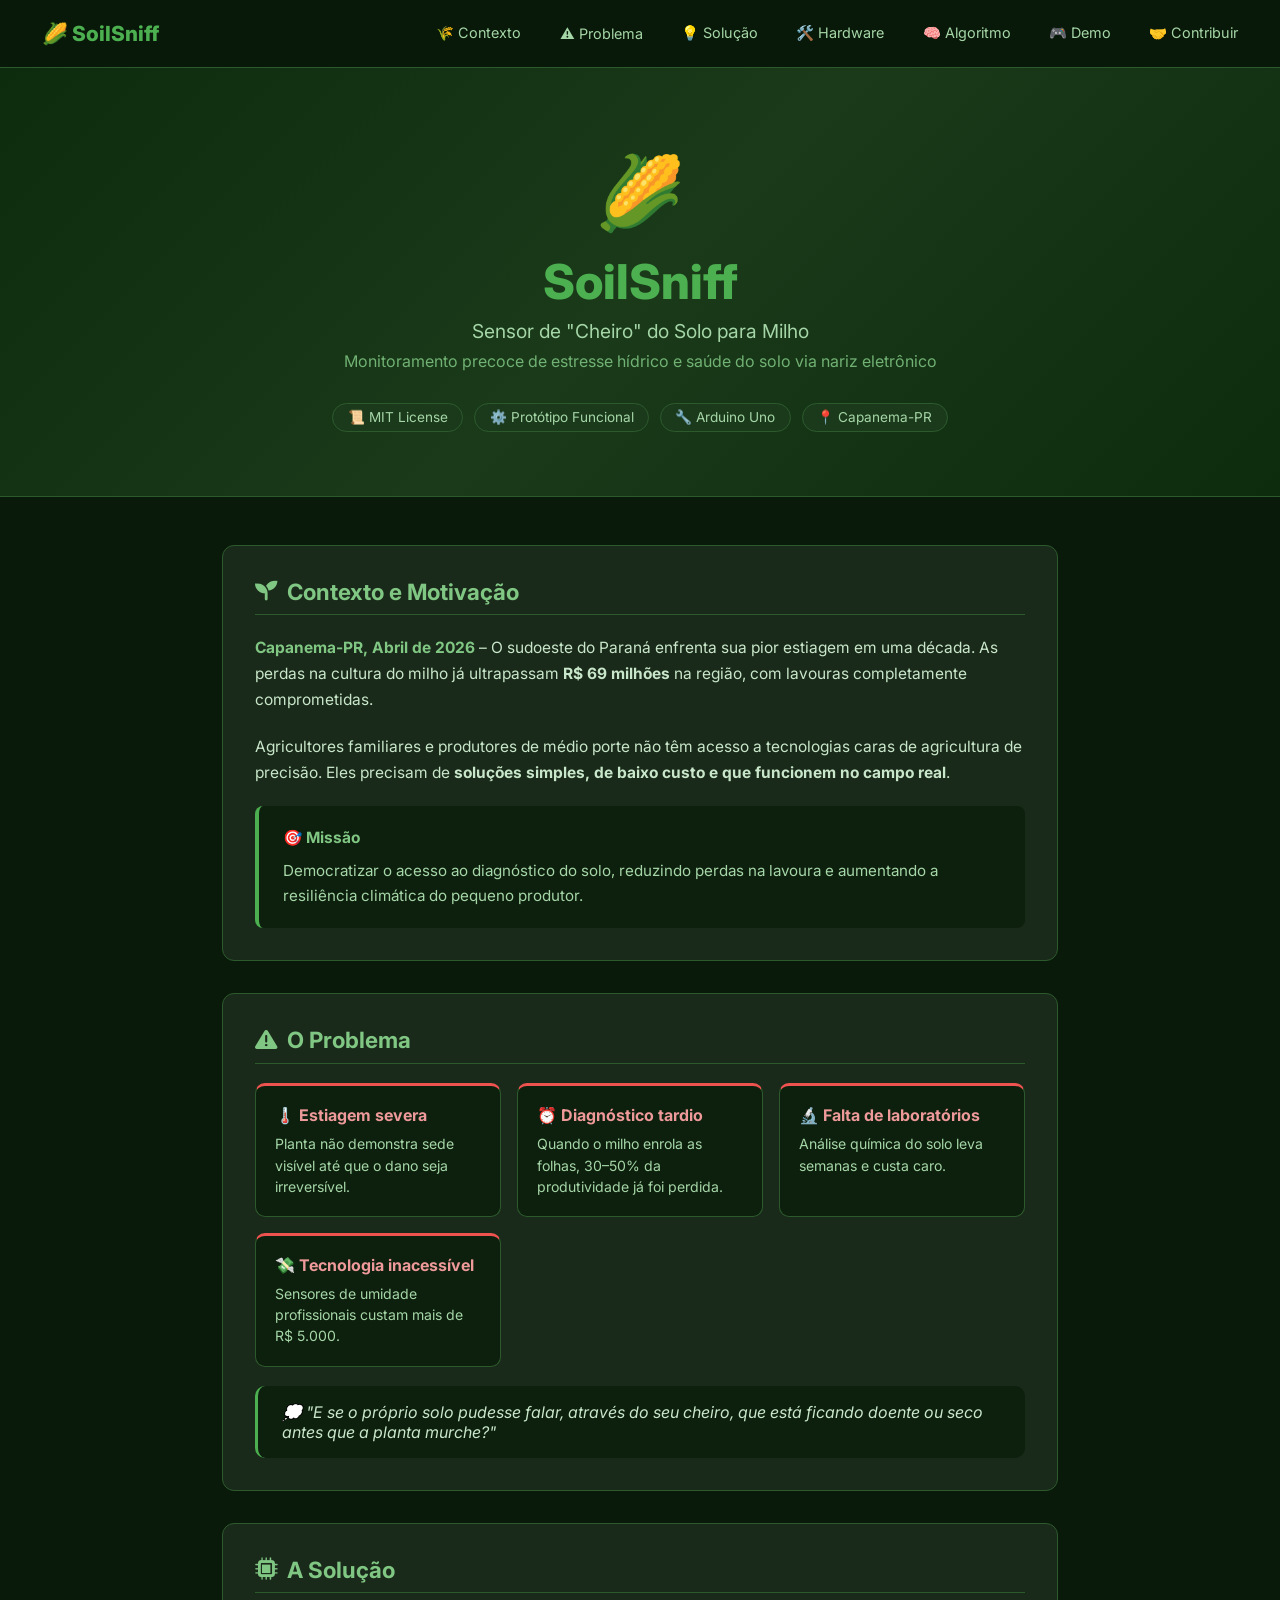
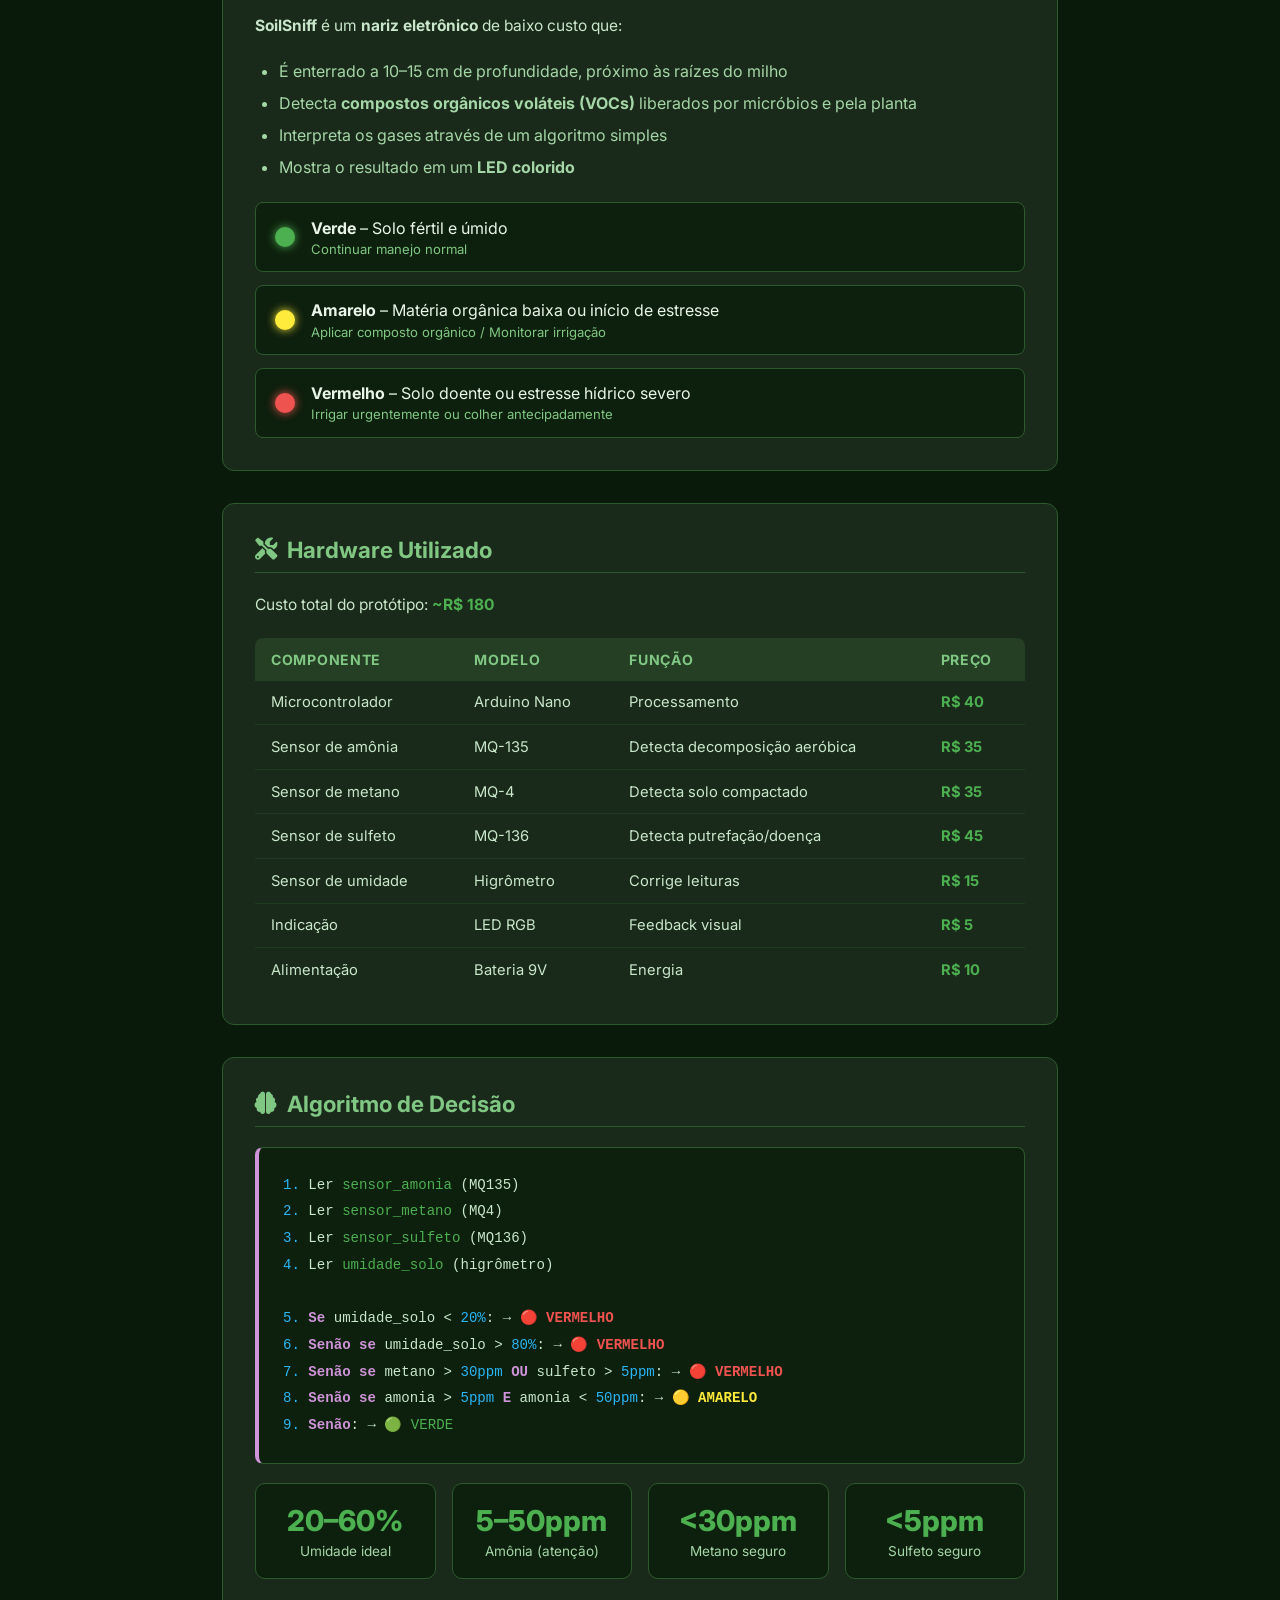
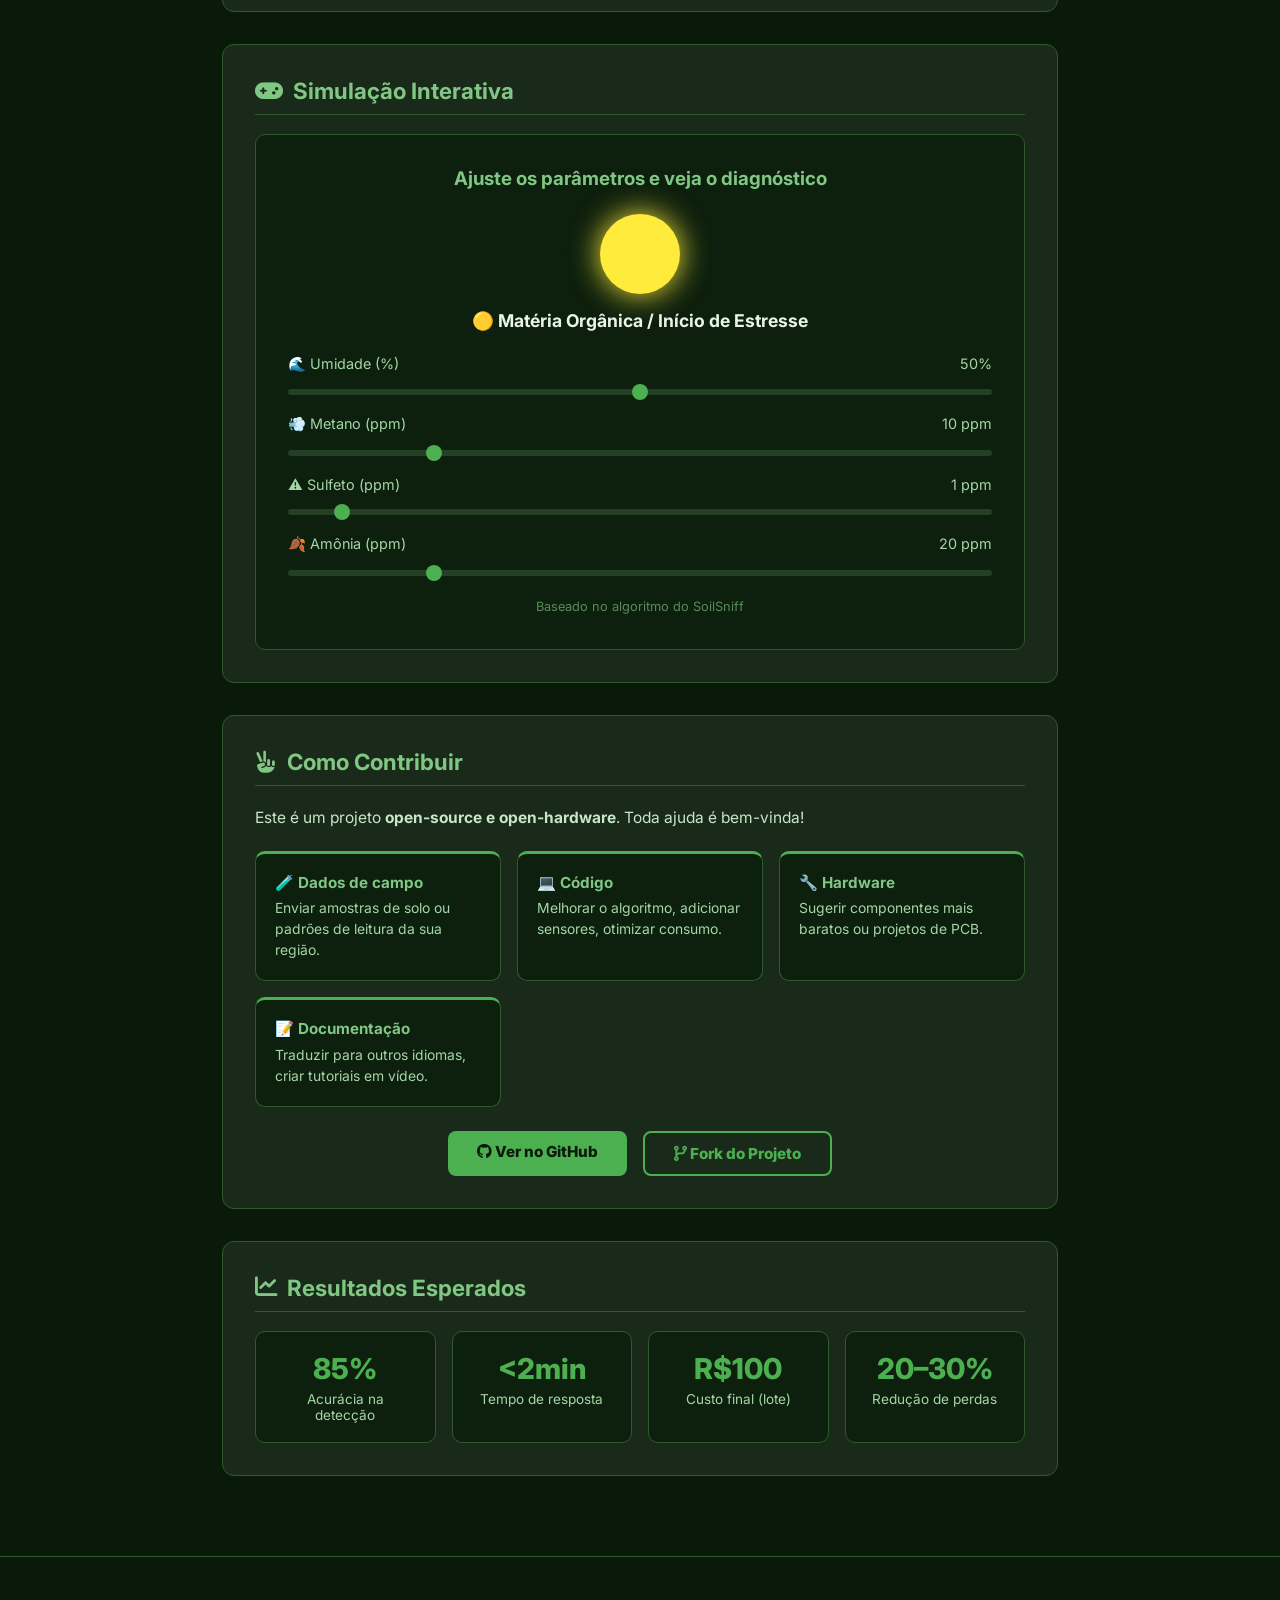
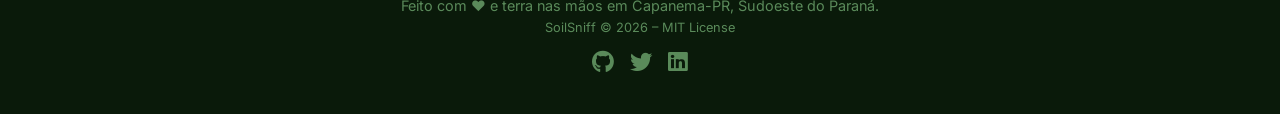
==== commit b4d863b4: "ok." ====
--- a/index.html
+++ b/index.html
@@ -1,173 +1,490 @@
 <!DOCTYPE html>
-<html lang="pt-br">
+<html lang="pt-BR">
 <head>
-    <meta charset="UTF-8">
-    <meta name="viewport" content="width=device-width, initial-scale=1.0">
-    <title>SoilSniff - Sensor de Cheiro do Solo para Milho</title>
-    <link href="https://fonts.googleapis.com/css2?family=Inter:ital,wght@0,100..900;1,100..900&display=swap" rel="stylesheet">
-    <link rel="stylesheet" href="https://cdnjs.cloudflare.com/ajax/libs/font-awesome/6.0.0-beta3/css/all.min.css">
-    <link rel="stylesheet" href="style.css">
-    <link rel="stylesheet" href="css/text.css">
-    <link rel="stylesheet" href="css/divs.css">
+  <meta charset="UTF-8" />
+  <meta name="viewport" content="width=device-width, initial-scale=1.0" />
+  <title>SoilSniff - Sensor de Cheiro do Solo para Milho</title>
+  <link href="https://fonts.googleapis.com/css2?family=Inter:wght@400;600;700;800&display=swap" rel="stylesheet">
+  <link rel="stylesheet" href="https://cdnjs.cloudflare.com/ajax/libs/font-awesome/6.0.0-beta3/css/all.min.css">
+  <style>
+    * { margin: 0; padding: 0; box-sizing: border-box; }
+
+    body {
+      font-family: 'Inter', 'Segoe UI', sans-serif;
+      background: #0a1a0a;
+      color: #e8f5e8;
+      min-height: 100vh;
+    }
+
+    /* NAV */
+    nav {
+      background: rgba(10, 26, 10, 0.97);
+      border-bottom: 1px solid #2d5a2d;
+      padding: 1rem 2rem;
+      position: sticky;
+      top: 0;
+      z-index: 100;
+      display: flex;
+      align-items: center;
+      gap: 1.2rem;
+      flex-wrap: wrap;
+    }
+    .nav-brand {
+      font-size: 1.3rem;
+      font-weight: 800;
+      color: #4caf50;
+      text-decoration: none;
+      margin-right: auto;
+    }
+    nav a {
+      color: #a5d6a7;
+      text-decoration: none;
+      font-size: 0.9rem;
+      padding: 0.3rem 0.6rem;
+      border-radius: 4px;
+      transition: background 0.2s;
+    }
+    nav a:hover { background: #1b3a1b; color: #81c784; }
+
+    /* HERO */
+    .hero {
+      background: linear-gradient(135deg, #0d2b0d 0%, #1a3a1a 50%, #0d2b0d 100%);
+      padding: 5rem 2rem 4rem;
+      text-align: center;
+      border-bottom: 1px solid #2d5a2d;
+    }
+    .hero-icon { font-size: 4.5rem; margin-bottom: 1rem; }
+    .hero h1 { font-size: 3rem; font-weight: 800; color: #4caf50; margin-bottom: 0.5rem; }
+    .hero .subtitle { font-size: 1.2rem; color: #a5d6a7; margin-bottom: 0.5rem; }
+    .hero .sub2 { font-size: 1rem; color: #81c784; opacity: 0.85; margin-bottom: 2rem; }
+    .badges { display: flex; gap: 0.7rem; justify-content: center; flex-wrap: wrap; }
+    .badge {
+      background: #1b3a1b;
+      border: 1px solid #2d5a2d;
+      color: #a5d6a7;
+      font-size: 0.85rem;
+      padding: 0.35rem 0.9rem;
+      border-radius: 20px;
+    }
+
+    /* CONTAINER */
+    .container { max-width: 900px; margin: 0 auto; padding: 3rem 2rem; }
+
+    /* SEÇÕES */
+    .section {
+      background: #1a2a1a;
+      border: 1px solid #2d5a2d;
+      border-radius: 12px;
+      padding: 2rem;
+      margin-bottom: 2rem;
+    }
+    .section h2 {
+      font-size: 1.4rem;
+      font-weight: 700;
+      color: #81c784;
+      margin-bottom: 1.2rem;
+      padding-bottom: 0.6rem;
+      border-bottom: 1px solid #2d5a2d;
+      display: flex;
+      align-items: center;
+      gap: 0.6rem;
+    }
+    .section p { color: #c8e6c9; line-height: 1.7; font-size: 0.97rem; }
+    .section ul { margin: 1rem 0 1rem 1.5rem; color: #a5d6a7; line-height: 2; }
+
+    /* MISSÃO */
+    .mission-box {
+      background: #0d1f0d;
+      border-left: 4px solid #4caf50;
+      border-radius: 8px;
+      padding: 1.2rem 1.5rem;
+      margin-top: 1.2rem;
+    }
+    .mission-box p:first-child { font-weight: 700; color: #81c784; margin-bottom: 0.4rem; }
+    .mission-box p:last-child { color: #a5d6a7; font-size: 0.95rem; }
+
+    /* CARDS */
+    .card-grid {
+      display: grid;
+      grid-template-columns: repeat(auto-fit, minmax(200px, 1fr));
+      gap: 1rem;
+      margin-top: 1.2rem;
+    }
+    .card {
+      background: #0d1f0d;
+      border: 1px solid #2d5a2d;
+      border-top: 3px solid #ef5350;
+      border-radius: 10px;
+      padding: 1.2rem;
+    }
+    .card h3 { color: #ef9a9a; font-size: 1rem; margin-bottom: 0.5rem; }
+    .card p { color: #a5d6a7; font-size: 0.88rem; line-height: 1.5; }
+
+    /* QUOTE */
+    .quote-box {
+      background: #0d1f0d;
+      border-radius: 10px;
+      padding: 1rem 1.5rem;
+      margin-top: 1.2rem;
+      font-style: italic;
+      color: #c8e6c9;
+      border-left: 3px solid #4caf50;
+    }
+
+    /* LED TABLE */
+    .led-table { display: flex; flex-direction: column; gap: 0.8rem; margin-top: 1.2rem; }
+    .led-item {
+      display: flex;
+      align-items: center;
+      gap: 1rem;
+      background: #0d1f0d;
+      border: 1px solid #2d5a2d;
+      border-radius: 8px;
+      padding: 0.9rem 1.2rem;
+    }
+    .led-dot { width: 20px; height: 20px; border-radius: 50%; flex-shrink: 0; }
+    .led-dot.verde { background: #4caf50; box-shadow: 0 0 10px #4caf50; }
+    .led-dot.amarelo { background: #ffeb3b; box-shadow: 0 0 10px #ffeb3b; }
+    .led-dot.vermelho { background: #ef5350; box-shadow: 0 0 10px #ef5350; }
+    .led-item strong { color: #e8f5e8; }
+    .led-item small { color: #81c784; display: block; font-size: 0.82rem; margin-top: 0.2rem; }
+
+    /* TABELA HARDWARE */
+    .table-wrap { overflow-x: auto; margin-top: 1.2rem; border-radius: 8px; overflow: hidden; }
+    table { width: 100%; border-collapse: collapse; }
+    thead { background: #243f24; }
+    thead th { padding: 0.8rem 1rem; text-align: left; color: #81c784; font-size: 0.88rem; text-transform: uppercase; letter-spacing: 0.05em; }
+    tbody tr { border-bottom: 1px solid #1f3a1f; }
+    tbody tr:last-child { border-bottom: none; }
+    tbody tr:hover { background: #1f3a1f; }
+    tbody td { padding: 0.8rem 1rem; color: #c8e6c9; font-size: 0.92rem; }
+    tbody td:last-child { color: #4caf50; font-weight: 700; }
+
+    /* CODE BLOCK */
+    .code-block {
+      background: #0d1f0d;
+      border: 1px solid #2d5a2d;
+      border-left: 4px solid #ce93d8;
+      border-radius: 8px;
+      padding: 1.5rem;
+      margin-top: 1.2rem;
+      font-family: 'Courier New', monospace;
+      font-size: 0.88rem;
+      line-height: 1.9;
+      color: #c8e6c9;
+      overflow-x: auto;
+    }
+    .kw { color: #ce93d8; font-weight: 700; }
+    .green { color: #4caf50; }
+    .red { color: #ef5350; font-weight: 700; }
+    .yellow { color: #ffeb3b; font-weight: 700; }
+    .blue { color: #29b6f6; }
+
+    /* STATS GRID */
+    .stats-grid {
+      display: grid;
+      grid-template-columns: repeat(auto-fit, minmax(140px, 1fr));
+      gap: 1rem;
+      margin-top: 1.2rem;
+    }
+    .stat-card {
+      background: #0d1f0d;
+      border: 1px solid #2d5a2d;
+      border-radius: 10px;
+      padding: 1.2rem;
+      text-align: center;
+    }
+    .stat-number { font-size: 1.8rem; font-weight: 800; color: #4caf50; }
+    .stat-card div:last-child { color: #a5d6a7; font-size: 0.85rem; margin-top: 0.3rem; }
+
+    /* DEMO */
+    .demo-panel {
+      background: #0d1f0d;
+      border: 1px solid #2d5a2d;
+      border-radius: 10px;
+      padding: 2rem;
+      margin-top: 1.2rem;
+      text-align: center;
+    }
+    .demo-panel h3 { color: #81c784; margin-bottom: 1.5rem; }
+    .demo-led {
+      width: 80px;
+      height: 80px;
+      border-radius: 50%;
+      margin: 0 auto 1rem;
+      transition: all 0.4s;
+    }
+    #demoStatus { font-size: 1.1rem; font-weight: 700; margin-bottom: 1.5rem; color: #e8f5e8; }
+    .slider-container { margin-bottom: 1rem; text-align: left; }
+    .slider-container label { display: flex; justify-content: space-between; color: #a5d6a7; font-size: 0.9rem; margin-bottom: 0.4rem; }
+    input[type="range"] {
+      width: 100%; height: 6px; -webkit-appearance: none;
+      background: #243f24; border-radius: 3px; outline: none; cursor: pointer;
+    }
+    input[type="range"]::-webkit-slider-thumb {
+      -webkit-appearance: none; width: 16px; height: 16px;
+      border-radius: 50%; background: #4caf50; cursor: pointer;
+    }
+
+    /* CONTRIBUIR */
+    .contrib-grid {
+      display: grid;
+      grid-template-columns: repeat(auto-fit, minmax(200px, 1fr));
+      gap: 1rem;
+      margin-top: 1.2rem;
+    }
+    .contrib-card {
+      background: #0d1f0d;
+      border: 1px solid #2d5a2d;
+      border-top: 3px solid #4caf50;
+      border-radius: 10px;
+      padding: 1.2rem;
+    }
+    .contrib-card h3 { color: #81c784; font-size: 0.95rem; margin-bottom: 0.4rem; }
+    .contrib-card p { color: #a5d6a7; font-size: 0.87rem; line-height: 1.5; }
+
+    .btns { display: flex; gap: 1rem; justify-content: center; margin-top: 1.5rem; flex-wrap: wrap; }
+    .btn {
+      display: inline-block;
+      background: #4caf50;
+      color: #0a1a0a;
+      font-weight: 800;
+      font-size: 0.95rem;
+      padding: 0.7rem 1.8rem;
+      border-radius: 8px;
+      text-decoration: none;
+      transition: background 0.2s, transform 0.2s;
+    }
+    .btn:hover { background: #81c784; transform: translateY(-2px); }
+    .btn-outline {
+      background: transparent;
+      color: #4caf50;
+      border: 2px solid #4caf50;
+    }
+    .btn-outline:hover { background: #1b3a1b; }
+
+    /* FOOTER */
+    footer {
+      text-align: center;
+      padding: 2.5rem 2rem;
+      border-top: 1px solid #2d5a2d;
+      color: #5a8a5a;
+      font-size: 0.9rem;
+    }
+    footer .footer-icons { margin-top: 1rem; font-size: 1.4rem; display: flex; gap: 1rem; justify-content: center; }
+    footer .footer-icons i { color: #5a8a5a; transition: color 0.2s; cursor: pointer; }
+    footer .footer-icons i:hover { color: #4caf50; }
+  </style>
 </head>
 <body>
-    <div class="header">
-        <div class="header-content">
-            <h1>🌽 SoilSniff</h1>
-            <p>Sensor de "Cheiro" do Solo para Milho</p>
-            <p style="font-size: 1rem; opacity: 0.85;">Monitoramento precoce de estresse hídrico e saúde do solo via nariz eletrônico</p>
-            <div class="badges">
-                <span class="badge">📜 MIT License</span>
-                <span class="badge">⚙️ Protótipo Funcional</span>
-                <span class="badge">🔧 Arduino Uno</span>
-                <span class="badge">📍 Capanema-PR</span>
-            </div>
+
+  <nav>
+    <a class="nav-brand" href="index.html">🌽 SoilSniff</a>
+    <a href="/paginas/pagina1.html">🌾 Contexto</a>
+    <a href="/paginas/pagina2.html">⚠️ Problema</a>
+    <a href="/paginas/pagina3.html">💡 Solução</a>
+    <a href="/paginas/pagina4.html">🛠️ Hardware</a>
+    <a href="/paginas/pagina5.html">🧠 Algoritmo</a>
+    <a href="/paginas/pagina6.html">🎮 Demo</a>
+    <a href="/paginas/pagina7.html">🤝 Contribuir</a>
+  </nav>
+
+  <!-- HERO -->
+  <div class="hero">
+    <div class="hero-icon">🌽</div>
+    <h1>SoilSniff</h1>
+    <p class="subtitle">Sensor de "Cheiro" do Solo para Milho</p>
+    <p class="sub2">Monitoramento precoce de estresse hídrico e saúde do solo via nariz eletrônico</p>
+    <div class="badges">
+      <span class="badge">📜 MIT License</span>
+      <span class="badge">⚙️ Protótipo Funcional</span>
+      <span class="badge">🔧 Arduino Uno</span>
+      <span class="badge">📍 Capanema-PR</span>
+    </div>
+  </div>
+
+  <div class="container">
+
+    <!-- CONTEXTO -->
+    <div class="section" id="contexto">
+      <h2><i class="fas fa-seedling"></i> Contexto e Motivação</h2>
+      <p><strong style="color:#81c784;">Capanema-PR, Abril de 2026</strong> – O sudoeste do Paraná enfrenta sua pior estiagem em uma década. As perdas na cultura do milho já ultrapassam <strong>R$ 69 milhões</strong> na região, com lavouras completamente comprometidas.</p>
+      <br>
+      <p>Agricultores familiares e produtores de médio porte não têm acesso a tecnologias caras de agricultura de precisão. Eles precisam de <strong>soluções simples, de baixo custo e que funcionem no campo real</strong>.</p>
+      <div class="mission-box">
+        <p>🎯 Missão</p>
+        <p>Democratizar o acesso ao diagnóstico do solo, reduzindo perdas na lavoura e aumentando a resiliência climática do pequeno produtor.</p>
+      </div>
+    </div>
+
+    <!-- PROBLEMA -->
+    <div class="section" id="problema">
+      <h2><i class="fas fa-exclamation-triangle"></i> O Problema</h2>
+      <div class="card-grid">
+        <div class="card"><h3>🌡️ Estiagem severa</h3><p>Planta não demonstra sede visível até que o dano seja irreversível.</p></div>
+        <div class="card"><h3>⏰ Diagnóstico tardio</h3><p>Quando o milho enrola as folhas, 30–50% da produtividade já foi perdida.</p></div>
+        <div class="card"><h3>🔬 Falta de laboratórios</h3><p>Análise química do solo leva semanas e custa caro.</p></div>
+        <div class="card"><h3>💸 Tecnologia inacessível</h3><p>Sensores de umidade profissionais custam mais de R$ 5.000.</p></div>
+      </div>
+      <div class="quote-box">
+        💭 <em>"E se o próprio solo pudesse falar, através do seu cheiro, que está ficando doente ou seco antes que a planta murche?"</em>
+      </div>
+    </div>
+
+    <!-- SOLUÇÃO -->
+    <div class="section" id="solucao">
+      <h2><i class="fas fa-microchip"></i> A Solução</h2>
+      <p><strong>SoilSniff</strong> é um <strong>nariz eletrônico</strong> de baixo custo que:</p>
+      <ul>
+        <li>É enterrado a 10–15 cm de profundidade, próximo às raízes do milho</li>
+        <li>Detecta <strong>compostos orgânicos voláteis (VOCs)</strong> liberados por micróbios e pela planta</li>
+        <li>Interpreta os gases através de um algoritmo simples</li>
+        <li>Mostra o resultado em um <strong>LED colorido</strong></li>
+      </ul>
+      <div class="led-table">
+        <div class="led-item"><div class="led-dot verde"></div><div><strong>Verde</strong> – Solo fértil e úmido<small>Continuar manejo normal</small></div></div>
+        <div class="led-item"><div class="led-dot amarelo"></div><div><strong>Amarelo</strong> – Matéria orgânica baixa ou início de estresse<small>Aplicar composto orgânico / Monitorar irrigação</small></div></div>
+        <div class="led-item"><div class="led-dot vermelho"></div><div><strong>Vermelho</strong> – Solo doente ou estresse hídrico severo<small>Irrigar urgentemente ou colher antecipadamente</small></div></div>
+      </div>
+    </div>
+
+    <!-- HARDWARE -->
+    <div class="section" id="hardware">
+      <h2><i class="fas fa-tools"></i> Hardware Utilizado</h2>
+      <p>Custo total do protótipo: <strong style="color:#4caf50;">~R$ 180</strong></p>
+      <div class="table-wrap">
+        <table>
+          <thead><tr><th>Componente</th><th>Modelo</th><th>Função</th><th>Preço</th></tr></thead>
+          <tbody>
+            <tr><td>Microcontrolador</td><td>Arduino Nano</td><td>Processamento</td><td>R$ 40</td></tr>
+            <tr><td>Sensor de amônia</td><td>MQ-135</td><td>Detecta decomposição aeróbica</td><td>R$ 35</td></tr>
+            <tr><td>Sensor de metano</td><td>MQ-4</td><td>Detecta solo compactado</td><td>R$ 35</td></tr>
+            <tr><td>Sensor de sulfeto</td><td>MQ-136</td><td>Detecta putrefação/doença</td><td>R$ 45</td></tr>
+            <tr><td>Sensor de umidade</td><td>Higrômetro</td><td>Corrige leituras</td><td>R$ 15</td></tr>
+            <tr><td>Indicação</td><td>LED RGB</td><td>Feedback visual</td><td>R$ 5</td></tr>
+            <tr><td>Alimentação</td><td>Bateria 9V</td><td>Energia</td><td>R$ 10</td></tr>
+          </tbody>
+        </table>
+      </div>
+    </div>
+
+    <!-- ALGORITMO -->
+    <div class="section" id="algoritmo">
+      <h2><i class="fas fa-brain"></i> Algoritmo de Decisão</h2>
+      <div class="code-block">
+        <span class="blue">1.</span> Ler <span class="green">sensor_amonia</span> (MQ135)<br>
+        <span class="blue">2.</span> Ler <span class="green">sensor_metano</span> (MQ4)<br>
+        <span class="blue">3.</span> Ler <span class="green">sensor_sulfeto</span> (MQ136)<br>
+        <span class="blue">4.</span> Ler <span class="green">umidade_solo</span> (higrômetro)<br><br>
+        <span class="blue">5.</span> <span class="kw">Se</span> umidade_solo &lt; <span class="blue">20%</span>: → <span class="red">🔴 VERMELHO</span><br>
+        <span class="blue">6.</span> <span class="kw">Senão se</span> umidade_solo &gt; <span class="blue">80%</span>: → <span class="red">🔴 VERMELHO</span><br>
+        <span class="blue">7.</span> <span class="kw">Senão se</span> metano &gt; <span class="blue">30ppm</span> <span class="kw">OU</span> sulfeto &gt; <span class="blue">5ppm</span>: → <span class="red">🔴 VERMELHO</span><br>
+        <span class="blue">8.</span> <span class="kw">Senão se</span> amonia &gt; <span class="blue">5ppm</span> <span class="kw">E</span> amonia &lt; <span class="blue">50ppm</span>: → <span class="yellow">🟡 AMARELO</span><br>
+        <span class="blue">9.</span> <span class="kw">Senão</span>: → <span class="green">🟢 VERDE</span>
+      </div>
+      <div class="stats-grid">
+        <div class="stat-card"><div class="stat-number">20–60%</div><div>Umidade ideal</div></div>
+        <div class="stat-card"><div class="stat-number">5–50ppm</div><div>Amônia (atenção)</div></div>
+        <div class="stat-card"><div class="stat-number">&lt;30ppm</div><div>Metano seguro</div></div>
+        <div class="stat-card"><div class="stat-number">&lt;5ppm</div><div>Sulfeto seguro</div></div>
+      </div>
+    </div>
+
+    <!-- DEMO -->
+    <div class="section" id="demo">
+      <h2><i class="fas fa-gamepad"></i> Simulação Interativa</h2>
+      <div class="demo-panel">
+        <h3>Ajuste os parâmetros e veja o diagnóstico</h3>
+        <div class="demo-led" id="demoLed" style="background:#4caf50; box-shadow:0 0 30px #4caf50;"></div>
+        <div id="demoStatus">🟢 Solo Fértil e Saudável</div>
+        <div class="slider-container">
+          <label>🌊 Umidade (%)<span id="umidadeValor">50%</span></label>
+          <input type="range" id="umidadeSlider" min="0" max="100" value="50" oninput="atualizar()">
         </div>
-    </div>
-
-    <div class="nav">
-        <a href="/paginas/pagina1.html">🌾 Contexto</a>
-        <a href="#problema">⚠️ Problema</a>
-        <a href="#solucao">💡 Solução</a>
-        <a href="#hardware">🛠️ Hardware</a>
-        <a href="#algoritmo">🧠 Algoritmo</a>
-        <a href="#demo">🎮 Demo</a>
-        <a href="#contribuir">🤝 Contribuir</a>
-    </div>
-
-    <div class="container">
-        <section id="contexto" class="section">
-            <h2><i class="fas fa-seedling"></i> Contexto e Motivação</h2>
-            <p><strong>Capanema-PR, Abril de 2026</strong> – O sudoeste do Paraná enfrenta sua pior estiagem em uma década. As perdas na cultura do milho já ultrapassam <strong>R$ 69 milhões</strong> na região, com lavouras completamente comprometidas.</p>
-            <br>
-            <p>Agricultores familiares e produtores de médio porte não têm acesso a tecnologias caras de agricultura de precisão. Eles precisam de <strong>soluções simples, de baixo custo e que funcionem no campo real</strong>.</p>
-            <br>
-            <div class="stat-card" style="background: #e8f0e5; text-align: left;">
-                <p style="font-size: 1.2rem; font-weight: 600;">🎯 Missão</p>
-                <p>Democratizar o acesso ao diagnóstico do solo, reduzindo perdas na lavoura e aumentando a resiliência climática do pequeno produtor.</p>
-            </div>
-        </section>
-
-        <section id="problema" class="section">
-            <h2><i class="fas fa-exclamation-triangle"></i> O Problema</h2>
-            <div class="card-grid">
-                <div class="card"><h3>🌡️ Estiagem severa</h3><p>Planta não demonstra sede visível até que o dano seja irreversível.</p></div>
-                <div class="card"><h3>⏰ Diagnóstico tardio</h3><p>Quando o milho enrola as folhas, 30-50% da produtividade já foi perdida.</p></div>
-                <div class="card"><h3>🔬 Falta de laboratórios</h3><p>Análise química do solo leva semanas e custa caro.</p></div>
-                <div class="card"><h3>💸 Tecnologia inacessível</h3><p>Sensores de umidade profissionais custam mais de R$ 5.000.</p></div>
-            </div>
-            <div style="margin-top: 1.5rem; padding: 1rem; background: #e8f0e5; border-radius: 16px; font-style: italic;">
-                <p>💭 <em>"E se o próprio solo pudesse falar, através do seu cheiro, que está ficando doente ou seco antes que a planta murche?"</em></p>
-            </div>
-        </section>
-
-        <section id="solucao" class="section">
-            <h2><i class="fas fa-microchip"></i> A Solução</h2>
-            <p><strong>SoilSniff</strong> é um <strong>nariz eletrônico</strong> de baixo custo que:</p>
-            <ul style="margin: 1rem 0 1rem 2rem;">
-                <li>Enterrado a 10-15 cm de profundidade, próximo às raízes do milho</li>
-                <li>Detecta <strong>compostos orgânicos voláteis (VOCs)</strong> liberados por micróbios e pela própria planta</li>
-                <li>Interpreta o padrão desses gases através de um algoritmo simples</li>
-                <li>Mostra o resultado em um <strong>LED colorido</strong></li>
-            </ul>
-            <div class="led-table">
-                <div class="led-item"><div class="led-light verde"></div><div><strong>🟢 Verde</strong> – Solo fértil e úmido<br><small>Continuar manejo normal</small></div></div>
-                <div class="led-item"><div class="led-light amarelo"></div><div><strong>🟡 Amarelo</strong> – Matéria orgânica baixa ou início de estresse<br><small>Aplicar composto orgânico / Monitorar irrigação</small></div></div>
-                <div class="led-item"><div class="led-light vermelho"></div><div><strong>🔴 Vermelho</strong> – Solo doente ou estresse hídrico severo<br><small>Irrigar urgentemente ou colher antecipadamente</small></div></div>
-            </div>
-        </section>
-
-        <section id="hardware" class="section">
-            <h2><i class="fas fa-microchip"></i> Hardware Utilizado</h2>
-            <p><strong>Custo total do protótipo: ~R$ 180</strong></p>
-            <table class="hardware-table">
-                <thead><tr><th>Componente</th><th>Modelo</th><th>Função</th><th>Preço</th></tr></thead>
-                <tbody>
-                    <tr><td>Microcontrolador</td><td>Arduino Nano</td><td>Processamento</td><td>R$ 40</td></tr>
-                    <tr><td>Sensor de amônia</td><td>MQ-135</td><td>Detecta decomposição aeróbica</td><td>R$ 35</td></tr>
-                    <tr><td>Sensor de metano</td><td>MQ-4</td><td>Detecta solo compactado</td><td>R$ 35</td></tr>
-                    <tr><td>Sensor de sulfeto</td><td>MQ-136</td><td>Detecta putrefação/doença</td><td>R$ 45</td></tr>
-                    <tr><td>Sensor de umidade</td><td>Higrômetro</td><td>Corrige leituras</td><td>R$ 15</td></tr>
-                    <tr><td>Indicação</td><td>LED RGB</td><td>Feedback visual</td><td>R$ 5</td></tr>
-                    <tr><td>Alimentação</td><td>Bateria 9V</td><td>Energia</td><td>R$ 10</td></tr>
-                </tbody>
-            </table>
-        </section>
-
-        <section id="algoritmo" class="section">
-            <h2><i class="fas fa-brain"></i> Algoritmo de Decisão</h2>
-            <div class="code-block">
-                <pre style="margin:0; color:#e2e8f0;">
-1. Ler sensor_amonia (MQ135)
-2. Ler sensor_metano (MQ4)
-3. Ler sensor_sulfeto (MQ136)
-4. Ler umidade_solo (higrômetro)
-
-5. Se umidade_solo < 20%:       → 🔴 VERMELHO
-6. Senão se umidade_solo > 80%: → 🔴 VERMELHO
-7. Senão se metano > 30ppm OU sulfeto > 5ppm: → 🔴 VERMELHO
-8. Senão se amonia > 5ppm E amonia < 50ppm:   → 🟡 AMARELO
-9. Senão: → 🟢 VERDE
-                </pre>
-            </div>
-            <div class="stats-grid">
-                <div class="stat-card"><div class="stat-number">20-60%</div><div>Umidade ideal</div></div>
-                <div class="stat-card"><div class="stat-number">5-50ppm</div><div>Amônia (atenção)</div></div>
-                <div class="stat-card"><div class="stat-number">&lt;30ppm</div><div>Metano seguro</div></div>
-                <div class="stat-card"><div class="stat-number">&lt;5ppm</div><div>Sulfeto seguro</div></div>
-            </div>
-        </section>
-
-        <section id="demo" class="section">
-            <h2><i class="fas fa-gamepad"></i> Simulação Interativa</h2>
-            <div class="demo-panel">
-                <h3 style="color:white;">Ajuste os parâmetros e veja o diagnóstico</h3>
-                <div class="demo-led" id="demoLed" style="background-color: #22c55e;"></div>
-                <div id="demoStatus" style="font-size: 1.2rem; font-weight: bold; margin-bottom: 1rem;">🟢 Solo Fértil e Saudável</div>
-                <div class="slider-container"><label>🌊 Umidade (%): <span id="umidadeValor">50</span>%</label><input type="range" id="umidadeSlider" min="0" max="100" value="50"></div>
-                <div class="slider-container"><label>💨 Metano (ppm): <span id="metanoValor">10</span> ppm</label><input type="range" id="metanoSlider" min="0" max="50" value="10"></div>
-                <div class="slider-container"><label>⚠️ Sulfeto (ppm): <span id="sulfetoValor">1</span> ppm</label><input type="range" id="sulfetoSlider" min="0" max="15" value="1"></div>
-                <div class="slider-container"><label>🍂 Amônia (ppm): <span id="amoniaValor">20</span> ppm</label><input type="range" id="amoniaSlider" min="0" max="100" value="20"></div>
-                <p style="margin-top: 1rem; font-size: 0.8rem; opacity: 0.7;">Baseado no algoritmo do SoilSniff</p>
-            </div>
-        </section>
-
-        <section id="contribuir" class="section">
-            <h2><i class="fas fa-hand-peace"></i> Como Contribuir</h2>
-            <p>Este é um projeto <strong>open-source e open-hardware</strong>. Toda ajuda é bem-vinda!</p>
-            <div class="card-grid">
-                <div class="card"><h3>🧪 Dados de campo</h3><p>Enviar amostras de solo ou padrões de leitura da sua região.</p></div>
-                <div class="card"><h3>💻 Código</h3><p>Melhorar o algoritmo, adicionar sensores, otimizar consumo.</p></div>
-                <div class="card"><h3>🔧 Hardware</h3><p>Sugerir componentes mais baratos ou projetos de PCB.</p></div>
-                <div class="card"><h3>📝 Documentação</h3><p>Traduzir para outros idiomas, criar tutoriais em vídeo.</p></div>
-            </div>
-            <div style="text-align: center; margin-top: 1.5rem;">
-                <a href="#" class="btn"><i class="fab fa-github"></i> Ver no GitHub</a>
-                <a href="#" class="btn" style="background: #4a7c59; margin-left: 0.5rem;"><i class="fas fa-code-branch"></i> Fork do Projeto</a>
-            </div>
-        </section>
-
-        <section class="section">
-            <h2><i class="fas fa-chart-line"></i> Resultados Esperados</h2>
-            <div class="stats-grid">
-                <div class="stat-card"><div class="stat-number">85%</div><div>Acurácia na detecção</div></div>
-                <div class="stat-card"><div class="stat-number">&lt;2min</div><div>Tempo de resposta</div></div>
-                <div class="stat-card"><div class="stat-number">R$100</div><div>Custo final (lote)</div></div>
-                <div class="stat-card"><div class="stat-number">20-30%</div><div>Redução de perdas</div></div>
-            </div>
-        </section>
-    </div>
-
-    <div class="footer">
-        <p>Feito com ❤️ e terra nas mãos em Capanema-PR, Sudoeste do Paraná.</p>
-        <p style="margin-top: 0.5rem; font-size: 0.8rem;">SoilSniff © 2026 – MIT License</p>
-        <div style="margin-top: 1rem;">
-            <i class="fab fa-github" style="font-size: 1.5rem; margin: 0 0.5rem;"></i>
-            <i class="fab fa-twitter" style="font-size: 1.5rem; margin: 0 0.5rem;"></i>
-            <i class="fab fa-linkedin" style="font-size: 1.5rem; margin: 0 0.5rem;"></i>
+        <div class="slider-container">
+          <label>💨 Metano (ppm)<span id="metanoValor">10 ppm</span></label>
+          <input type="range" id="metanoSlider" min="0" max="50" value="10" oninput="atualizar()">
         </div>
-    </div>
-
-    <script src="script.js"></script>
+        <div class="slider-container">
+          <label>⚠️ Sulfeto (ppm)<span id="sulfetoValor">1 ppm</span></label>
+          <input type="range" id="sulfetoSlider" min="0" max="15" value="1" oninput="atualizar()">
+        </div>
+        <div class="slider-container">
+          <label>🍂 Amônia (ppm)<span id="amoniaValor">20 ppm</span></label>
+          <input type="range" id="amoniaSlider" min="0" max="100" value="20" oninput="atualizar()">
+        </div>
+        <p style="margin-top:1rem; font-size:0.8rem; color:#5a8a5a;">Baseado no algoritmo do SoilSniff</p>
+      </div>
+    </div>
+
+    <!-- CONTRIBUIR -->
+    <div class="section" id="contribuir">
+      <h2><i class="fas fa-hand-peace"></i> Como Contribuir</h2>
+      <p>Este é um projeto <strong>open-source e open-hardware</strong>. Toda ajuda é bem-vinda!</p>
+      <div class="contrib-grid">
+        <div class="contrib-card"><h3>🧪 Dados de campo</h3><p>Enviar amostras de solo ou padrões de leitura da sua região.</p></div>
+        <div class="contrib-card"><h3>💻 Código</h3><p>Melhorar o algoritmo, adicionar sensores, otimizar consumo.</p></div>
+        <div class="contrib-card"><h3>🔧 Hardware</h3><p>Sugerir componentes mais baratos ou projetos de PCB.</p></div>
+        <div class="contrib-card"><h3>📝 Documentação</h3><p>Traduzir para outros idiomas, criar tutoriais em vídeo.</p></div>
+      </div>
+      <div class="btns">
+        <a href="https://github.com/RAFAELPHZ/agrinho2026" target="_blank" class="btn"><i class="fab fa-github"></i> Ver no GitHub</a>
+        <a href="https://github.com/RAFAELPHZ/agrinho2026/fork" target="_blank" class="btn btn-outline"><i class="fas fa-code-branch"></i> Fork do Projeto</a>
+      </div>
+    </div>
+
+    <!-- RESULTADOS -->
+    <div class="section">
+      <h2><i class="fas fa-chart-line"></i> Resultados Esperados</h2>
+      <div class="stats-grid">
+        <div class="stat-card"><div class="stat-number">85%</div><div>Acurácia na detecção</div></div>
+        <div class="stat-card"><div class="stat-number">&lt;2min</div><div>Tempo de resposta</div></div>
+        <div class="stat-card"><div class="stat-number">R$100</div><div>Custo final (lote)</div></div>
+        <div class="stat-card"><div class="stat-number">20–30%</div><div>Redução de perdas</div></div>
+      </div>
+    </div>
+
+  </div>
+
+  <footer>
+    <p>Feito com ❤️ e terra nas mãos em Capanema-PR, Sudoeste do Paraná.</p>
+    <p style="margin-top:0.4rem; font-size:0.8rem;">SoilSniff © 2026 – MIT License</p>
+    <div class="footer-icons">
+      <i class="fab fa-github"></i>
+      <i class="fab fa-twitter"></i>
+      <i class="fab fa-linkedin"></i>
+    </div>
+  </footer>
+
+  <script>
+    function atualizar() {
+      const umidade = parseInt(document.getElementById('umidadeSlider').value);
+      const metano  = parseInt(document.getElementById('metanoSlider').value);
+      const sulfeto = parseInt(document.getElementById('sulfetoSlider').value);
+      const amonia  = parseInt(document.getElementById('amoniaSlider').value);
+
+      document.getElementById('umidadeValor').textContent = umidade + '%';
+      document.getElementById('metanoValor').textContent  = metano + ' ppm';
+      document.getElementById('sulfetoValor').textContent = sulfeto + ' ppm';
+      document.getElementById('amoniaValor').textContent  = amonia + ' ppm';
+
+      const led    = document.getElementById('demoLed');
+      const status = document.getElementById('demoStatus');
+
+      let cor, sombra, texto;
+      if (umidade < 20 || umidade > 80 || metano > 30 || sulfeto > 5) {
+        cor = '#ef5350'; sombra = '#ef5350'; texto = '🔴 Solo em Estado Crítico';
+      } else if (amonia > 5 && amonia < 50) {
+        cor = '#ffeb3b'; sombra = '#ffeb3b'; texto = '🟡 Matéria Orgânica / Início de Estresse';
+      } else {
+        cor = '#4caf50'; sombra = '#4caf50'; texto = '🟢 Solo Fértil e Saudável';
+      }
+
+      led.style.background  = cor;
+      led.style.boxShadow   = '0 0 30px ' + sombra;
+      status.textContent    = texto;
+    }
+    atualizar();
+  </script>
 </body>
 </html>
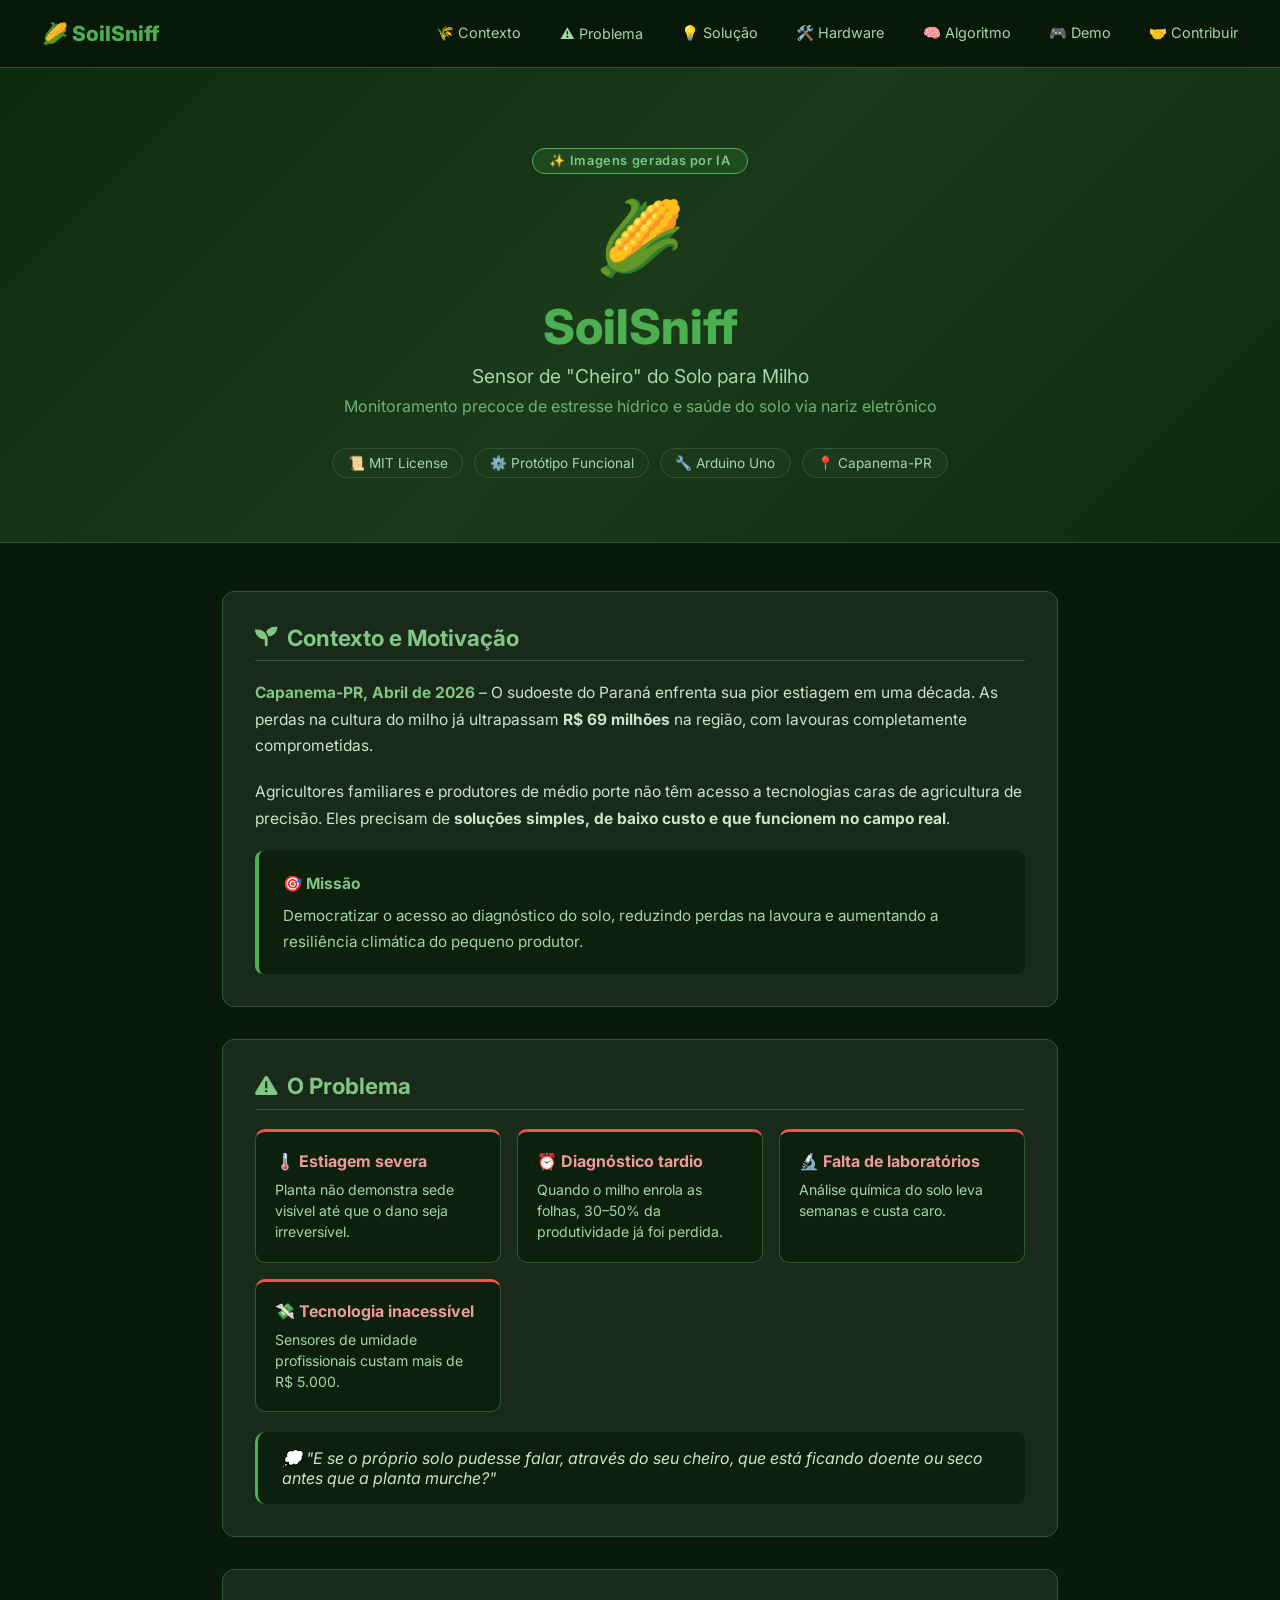
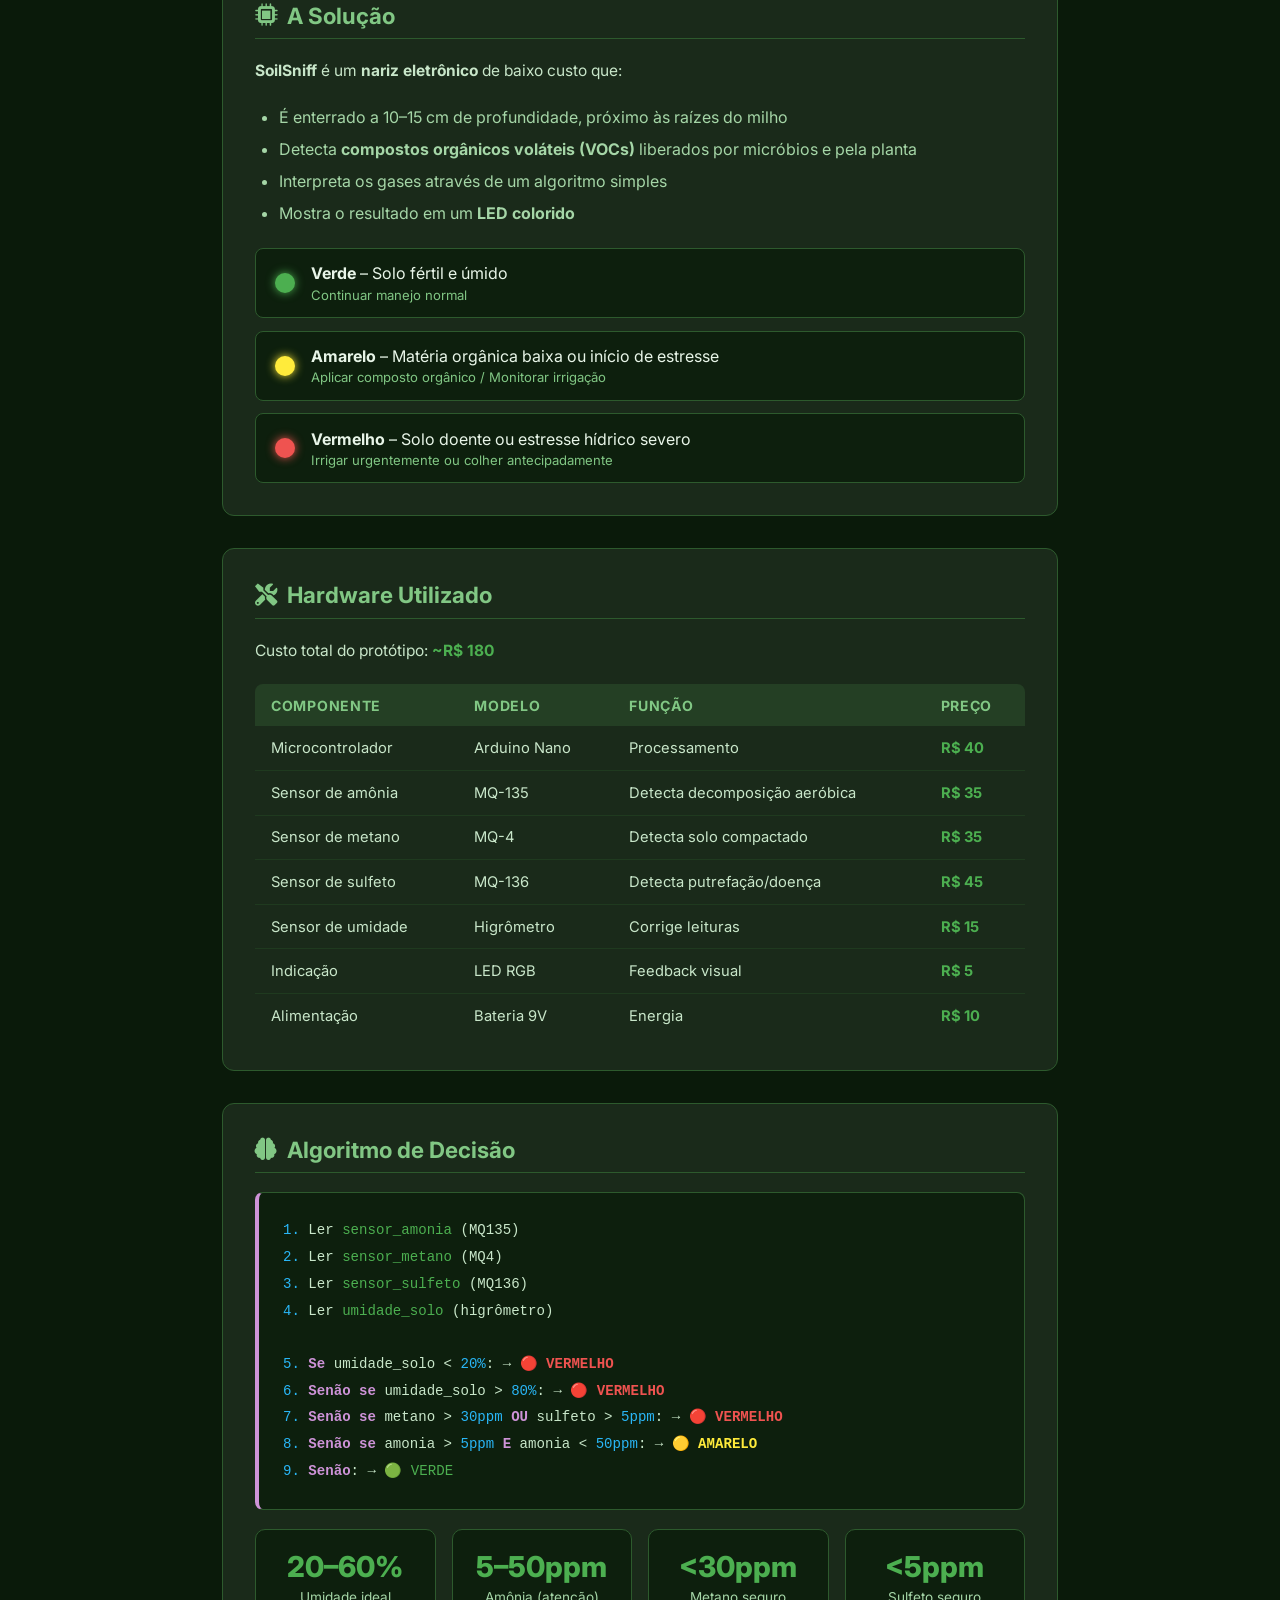
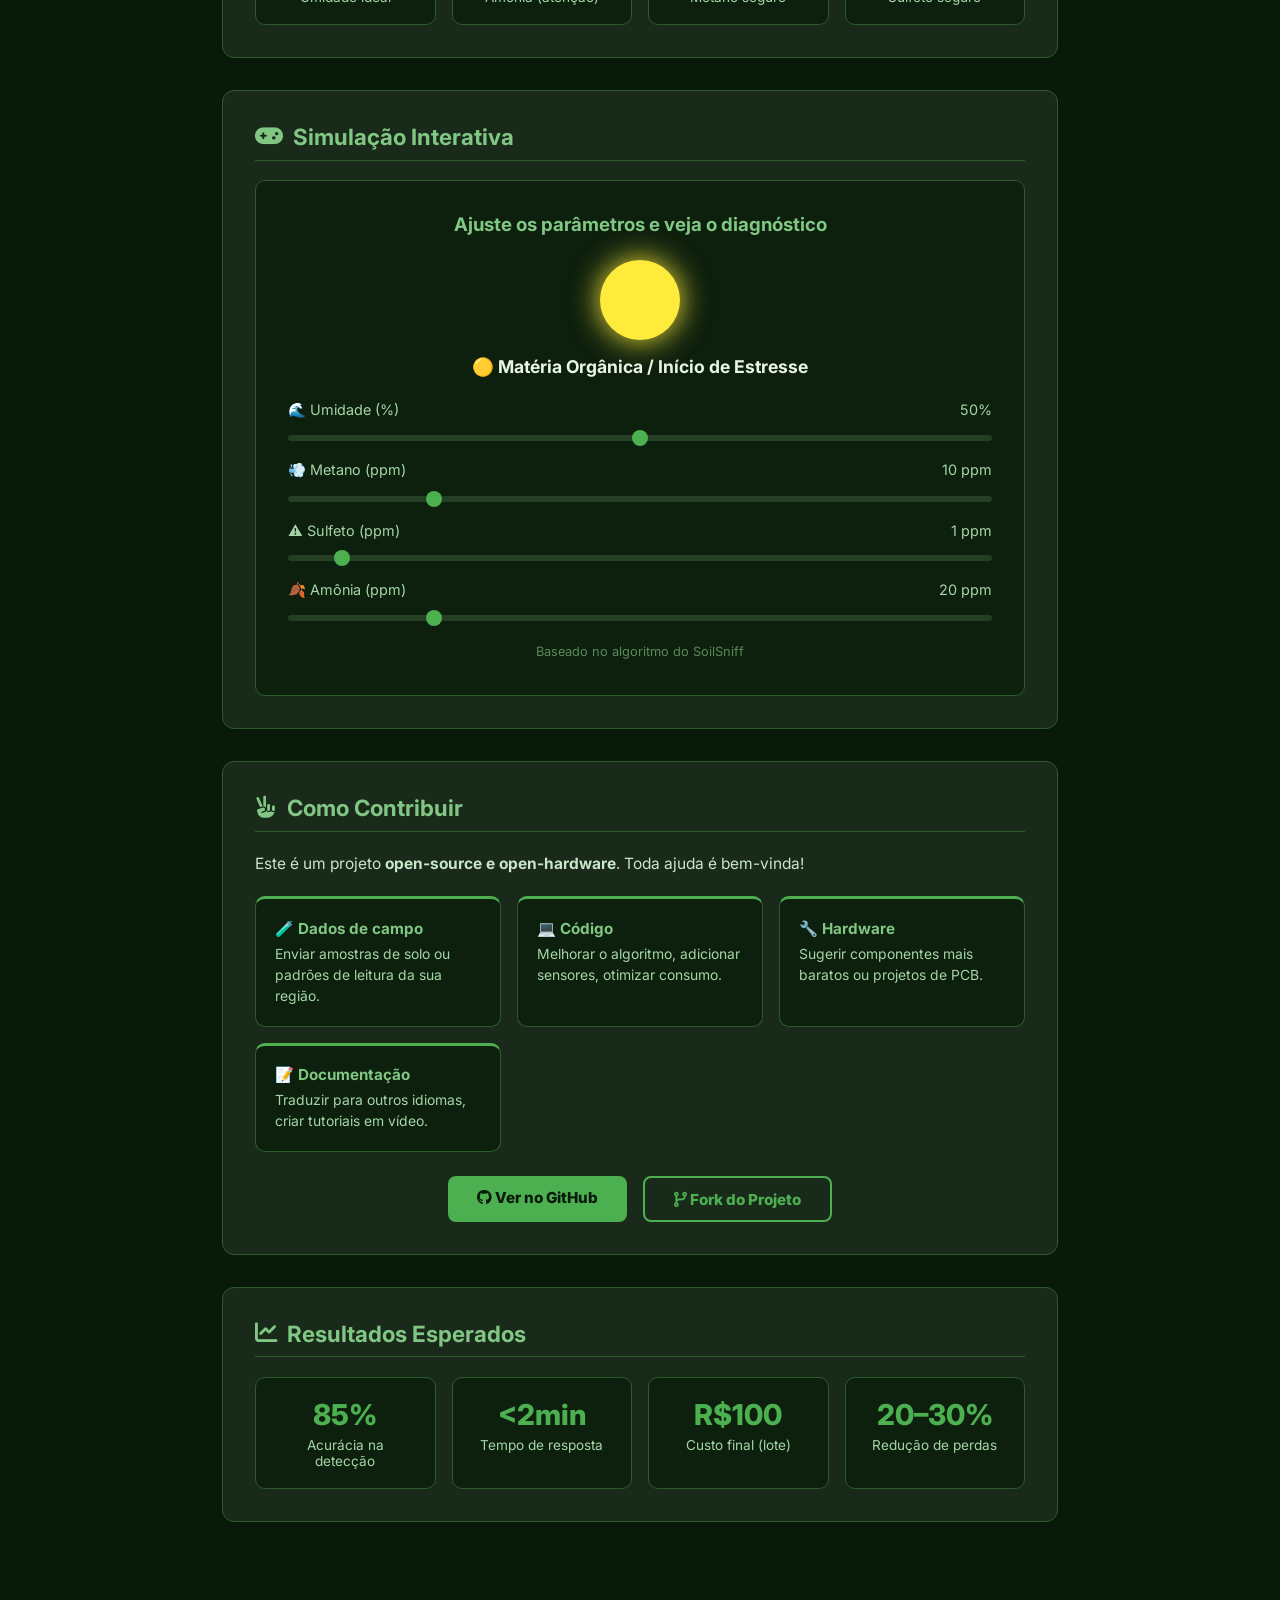
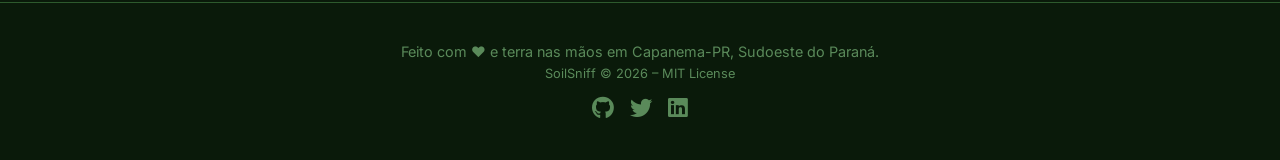
==== commit 022b6838: "ok." ====
--- a/index.html
+++ b/index.html
@@ -52,6 +52,30 @@
       padding: 5rem 2rem 4rem;
       text-align: center;
       border-bottom: 1px solid #2d5a2d;
+      position: relative;
+      overflow: hidden;
+    }
+    .hero-bg {
+      position: absolute;
+      inset: 0;
+      background-image: url('hero-index.jpg');
+      background-size: cover;
+      background-position: center;
+      opacity: 0.22;
+      z-index: 0;
+    }
+    .hero > *:not(.hero-bg) { position: relative; z-index: 1; }
+    .ia-badge {
+      display: inline-block;
+      background: rgba(76,175,80,0.15);
+      border: 1px solid #4caf50;
+      color: #81c784;
+      font-size: 0.8rem;
+      font-weight: 600;
+      padding: 0.3rem 1rem;
+      border-radius: 20px;
+      margin-bottom: 1.2rem;
+      letter-spacing: 0.05em;
     }
     .hero-icon { font-size: 4.5rem; margin-bottom: 1rem; }
     .hero h1 { font-size: 3rem; font-weight: 800; color: #4caf50; margin-bottom: 0.5rem; }
@@ -291,6 +315,8 @@
 
   <!-- HERO -->
   <div class="hero">
+    <div class="hero-bg"></div>
+    <div class="ia-badge">✨ Imagens geradas por IA</div>
     <div class="hero-icon">🌽</div>
     <h1>SoilSniff</h1>
     <p class="subtitle">Sensor de "Cheiro" do Solo para Milho</p>
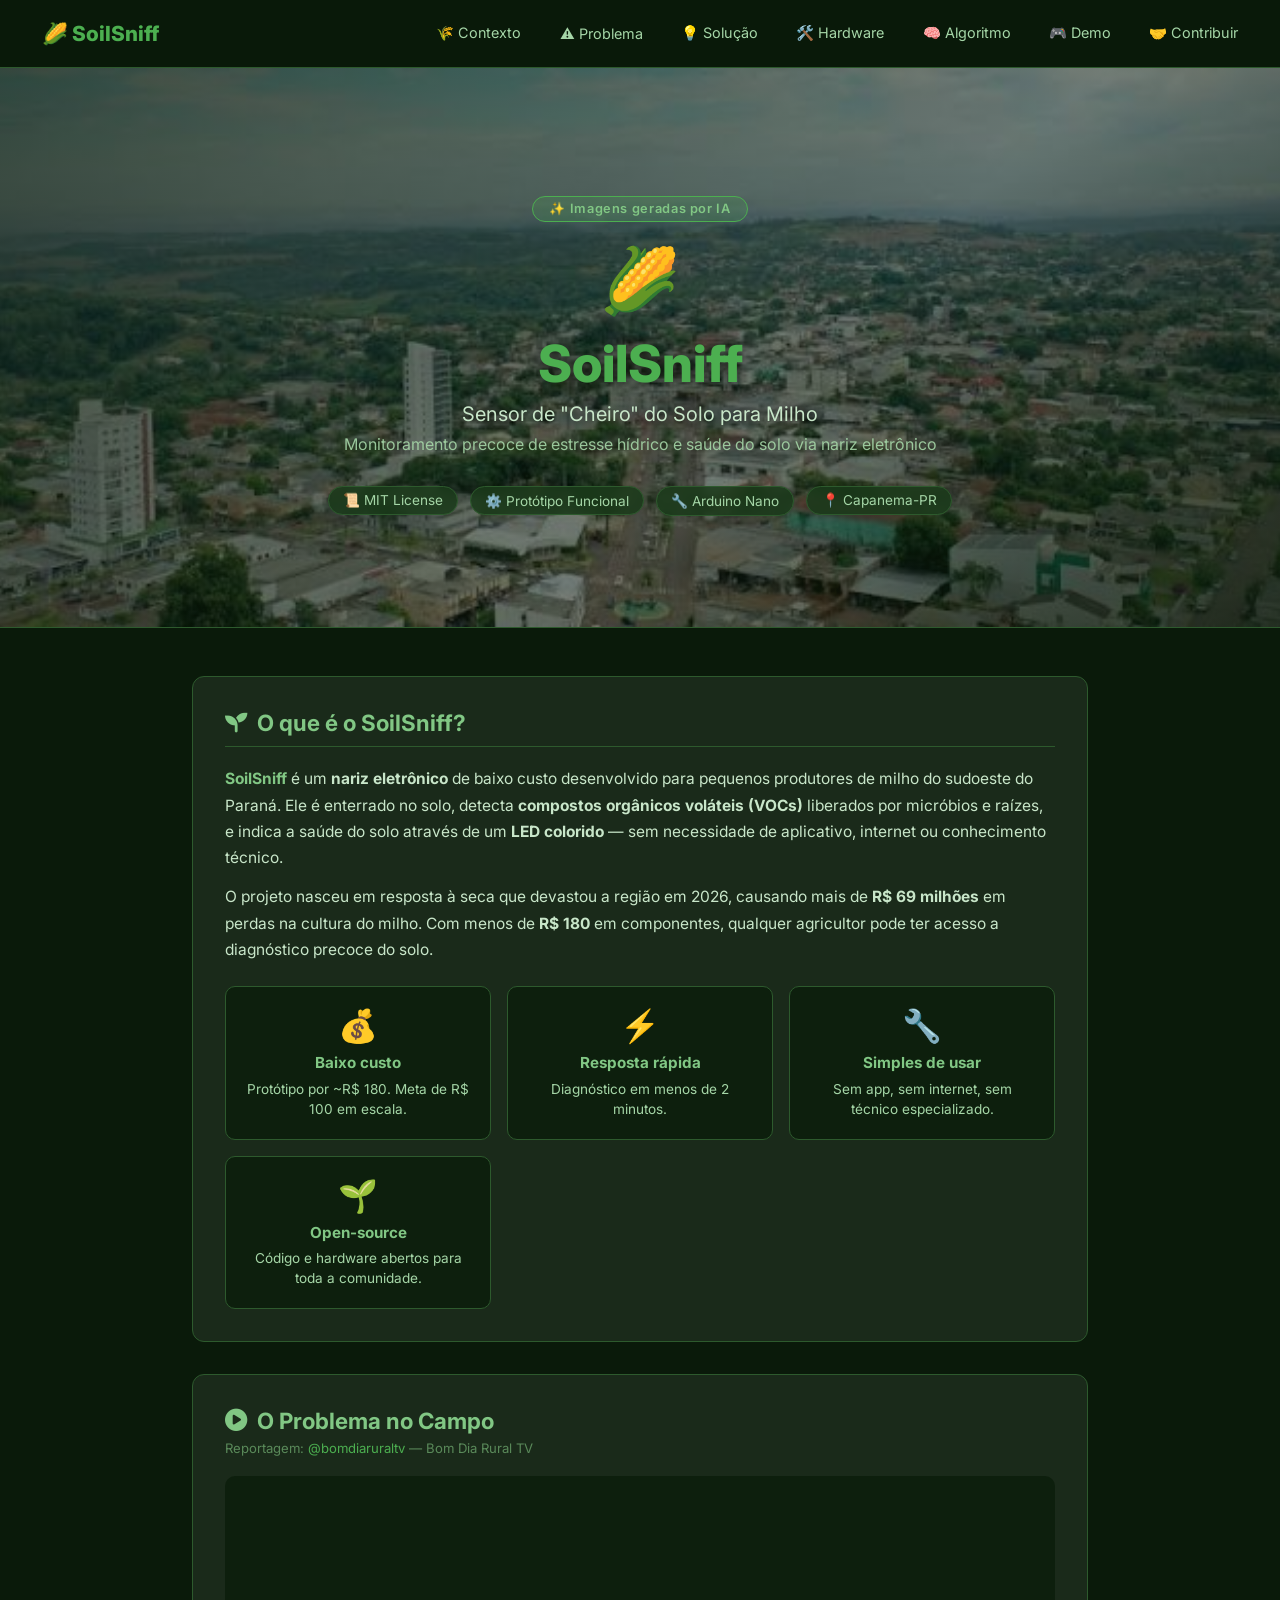
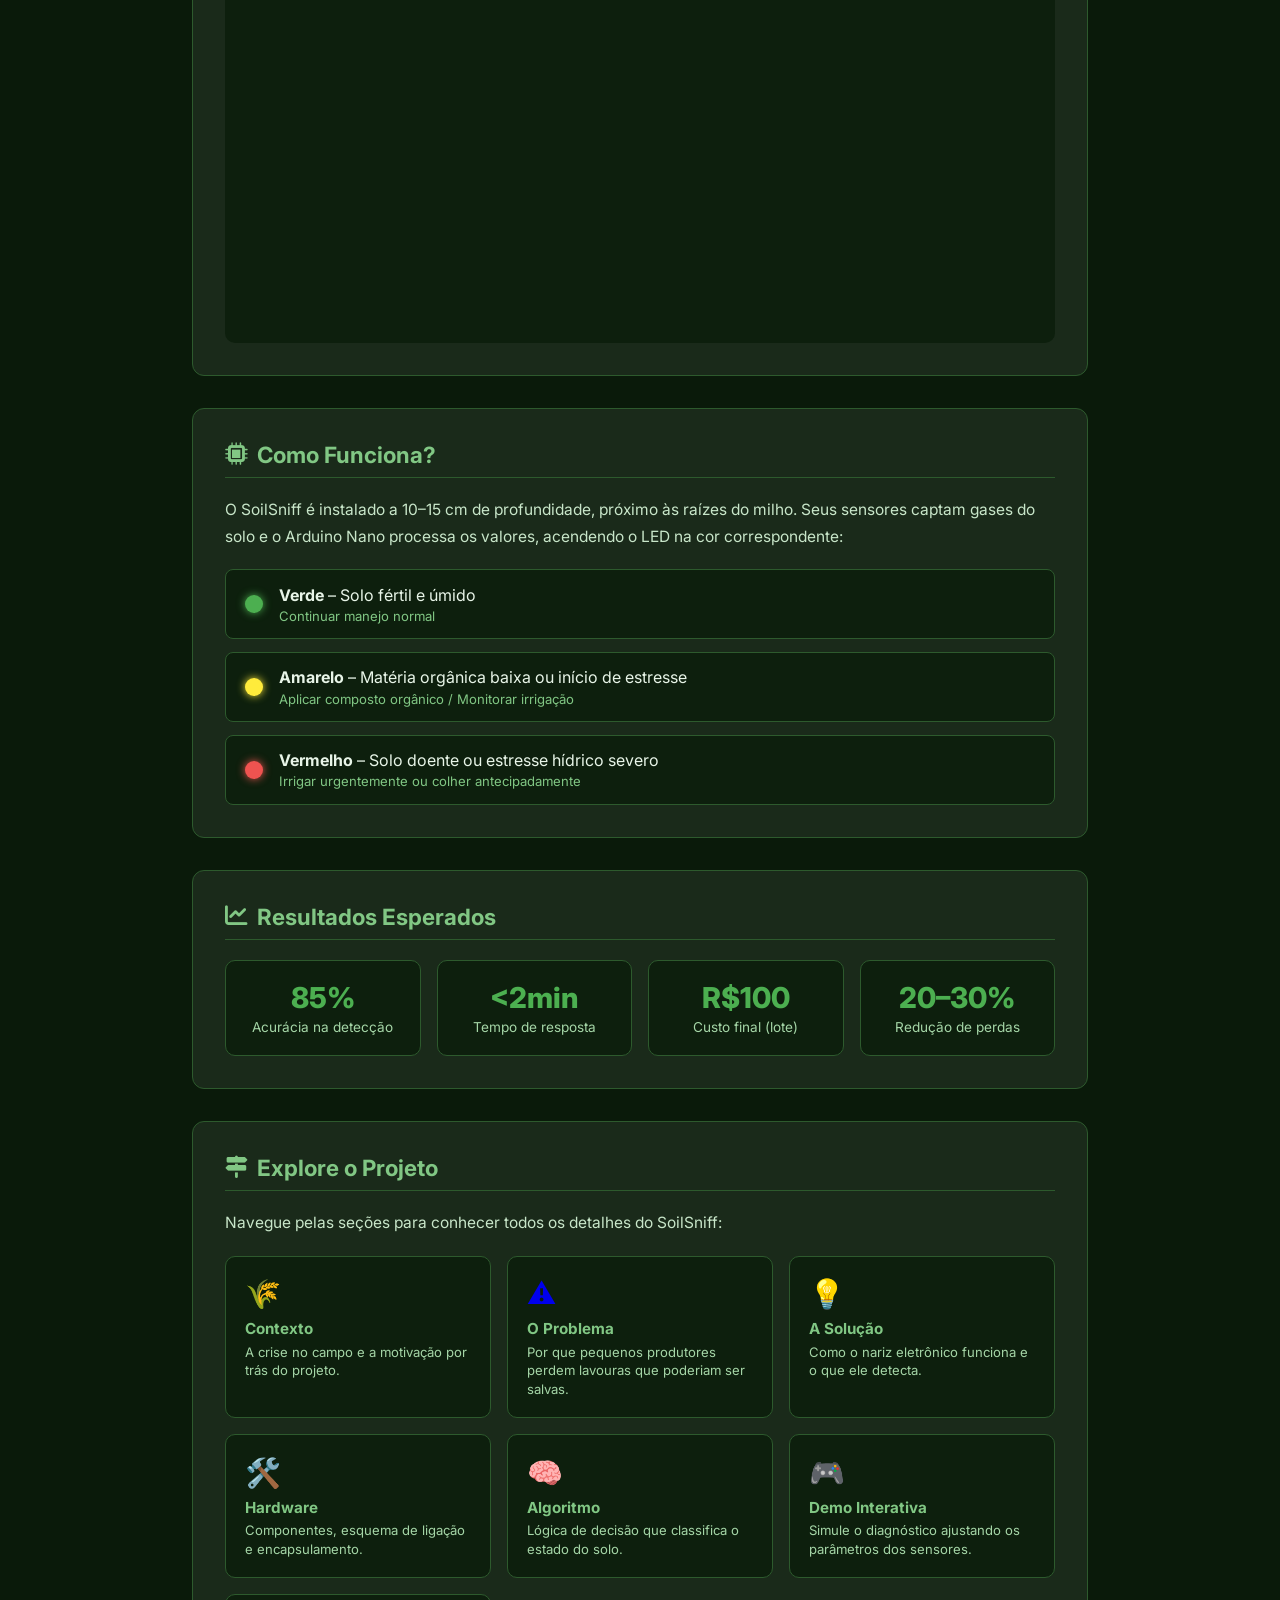
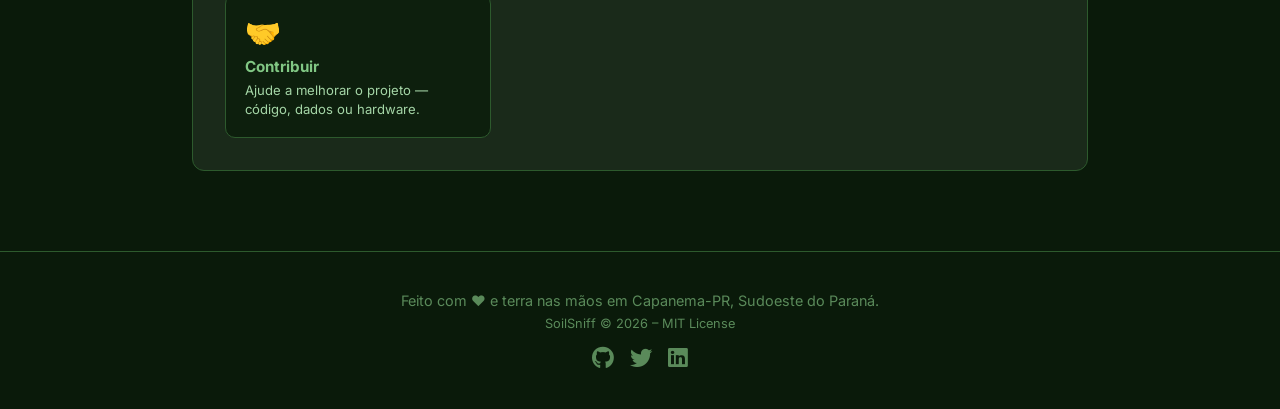
==== commit a8728bce: "ok" ====
--- a/index.html
+++ b/index.html
@@ -1,516 +1,177 @@
-<!DOCTYPE html>
-<html lang="pt-BR">
-<head>
-  <meta charset="UTF-8" />
-  <meta name="viewport" content="width=device-width, initial-scale=1.0" />
-  <title>SoilSniff - Sensor de Cheiro do Solo para Milho</title>
-  <link href="https://fonts.googleapis.com/css2?family=Inter:wght@400;600;700;800&display=swap" rel="stylesheet">
-  <link rel="stylesheet" href="https://cdnjs.cloudflare.com/ajax/libs/font-awesome/6.0.0-beta3/css/all.min.css">
-  <style>
-    * { margin: 0; padding: 0; box-sizing: border-box; }
-
-    body {
-      font-family: 'Inter', 'Segoe UI', sans-serif;
-      background: #0a1a0a;
-      color: #e8f5e8;
-      min-height: 100vh;
-    }
-
-    /* NAV */
-    nav {
-      background: rgba(10, 26, 10, 0.97);
-      border-bottom: 1px solid #2d5a2d;
-      padding: 1rem 2rem;
-      position: sticky;
-      top: 0;
-      z-index: 100;
-      display: flex;
-      align-items: center;
-      gap: 1.2rem;
-      flex-wrap: wrap;
-    }
-    .nav-brand {
-      font-size: 1.3rem;
-      font-weight: 800;
-      color: #4caf50;
-      text-decoration: none;
-      margin-right: auto;
-    }
-    nav a {
-      color: #a5d6a7;
-      text-decoration: none;
-      font-size: 0.9rem;
-      padding: 0.3rem 0.6rem;
-      border-radius: 4px;
-      transition: background 0.2s;
-    }
-    nav a:hover { background: #1b3a1b; color: #81c784; }
-
-    /* HERO */
-    .hero {
-      background: linear-gradient(135deg, #0d2b0d 0%, #1a3a1a 50%, #0d2b0d 100%);
-      padding: 5rem 2rem 4rem;
-      text-align: center;
-      border-bottom: 1px solid #2d5a2d;
-      position: relative;
-      overflow: hidden;
-    }
-    .hero-bg {
-      position: absolute;
-      inset: 0;
-      background-image: url('hero-index.jpg');
-      background-size: cover;
-      background-position: center;
-      opacity: 0.22;
-      z-index: 0;
-    }
-    .hero > *:not(.hero-bg) { position: relative; z-index: 1; }
-    .ia-badge {
-      display: inline-block;
-      background: rgba(76,175,80,0.15);
-      border: 1px solid #4caf50;
-      color: #81c784;
-      font-size: 0.8rem;
-      font-weight: 600;
-      padding: 0.3rem 1rem;
-      border-radius: 20px;
-      margin-bottom: 1.2rem;
-      letter-spacing: 0.05em;
-    }
-    .hero-icon { font-size: 4.5rem; margin-bottom: 1rem; }
-    .hero h1 { font-size: 3rem; font-weight: 800; color: #4caf50; margin-bottom: 0.5rem; }
-    .hero .subtitle { font-size: 1.2rem; color: #a5d6a7; margin-bottom: 0.5rem; }
-    .hero .sub2 { font-size: 1rem; color: #81c784; opacity: 0.85; margin-bottom: 2rem; }
-    .badges { display: flex; gap: 0.7rem; justify-content: center; flex-wrap: wrap; }
-    .badge {
-      background: #1b3a1b;
-      border: 1px solid #2d5a2d;
-      color: #a5d6a7;
-      font-size: 0.85rem;
-      padding: 0.35rem 0.9rem;
-      border-radius: 20px;
-    }
-
-    /* CONTAINER */
-    .container { max-width: 900px; margin: 0 auto; padding: 3rem 2rem; }
-
-    /* SEÇÕES */
-    .section {
-      background: #1a2a1a;
-      border: 1px solid #2d5a2d;
-      border-radius: 12px;
-      padding: 2rem;
-      margin-bottom: 2rem;
-    }
-    .section h2 {
-      font-size: 1.4rem;
-      font-weight: 700;
-      color: #81c784;
-      margin-bottom: 1.2rem;
-      padding-bottom: 0.6rem;
-      border-bottom: 1px solid #2d5a2d;
-      display: flex;
-      align-items: center;
-      gap: 0.6rem;
-    }
-    .section p { color: #c8e6c9; line-height: 1.7; font-size: 0.97rem; }
-    .section ul { margin: 1rem 0 1rem 1.5rem; color: #a5d6a7; line-height: 2; }
-
-    /* MISSÃO */
-    .mission-box {
-      background: #0d1f0d;
-      border-left: 4px solid #4caf50;
-      border-radius: 8px;
-      padding: 1.2rem 1.5rem;
-      margin-top: 1.2rem;
-    }
-    .mission-box p:first-child { font-weight: 700; color: #81c784; margin-bottom: 0.4rem; }
-    .mission-box p:last-child { color: #a5d6a7; font-size: 0.95rem; }
-
-    /* CARDS */
-    .card-grid {
-      display: grid;
-      grid-template-columns: repeat(auto-fit, minmax(200px, 1fr));
-      gap: 1rem;
-      margin-top: 1.2rem;
-    }
-    .card {
-      background: #0d1f0d;
-      border: 1px solid #2d5a2d;
-      border-top: 3px solid #ef5350;
-      border-radius: 10px;
-      padding: 1.2rem;
-    }
-    .card h3 { color: #ef9a9a; font-size: 1rem; margin-bottom: 0.5rem; }
-    .card p { color: #a5d6a7; font-size: 0.88rem; line-height: 1.5; }
-
-    /* QUOTE */
-    .quote-box {
-      background: #0d1f0d;
-      border-radius: 10px;
-      padding: 1rem 1.5rem;
-      margin-top: 1.2rem;
-      font-style: italic;
-      color: #c8e6c9;
-      border-left: 3px solid #4caf50;
-    }
-
-    /* LED TABLE */
-    .led-table { display: flex; flex-direction: column; gap: 0.8rem; margin-top: 1.2rem; }
-    .led-item {
-      display: flex;
-      align-items: center;
-      gap: 1rem;
-      background: #0d1f0d;
-      border: 1px solid #2d5a2d;
-      border-radius: 8px;
-      padding: 0.9rem 1.2rem;
-    }
-    .led-dot { width: 20px; height: 20px; border-radius: 50%; flex-shrink: 0; }
-    .led-dot.verde { background: #4caf50; box-shadow: 0 0 10px #4caf50; }
-    .led-dot.amarelo { background: #ffeb3b; box-shadow: 0 0 10px #ffeb3b; }
-    .led-dot.vermelho { background: #ef5350; box-shadow: 0 0 10px #ef5350; }
-    .led-item strong { color: #e8f5e8; }
-    .led-item small { color: #81c784; display: block; font-size: 0.82rem; margin-top: 0.2rem; }
-
-    /* TABELA HARDWARE */
-    .table-wrap { overflow-x: auto; margin-top: 1.2rem; border-radius: 8px; overflow: hidden; }
-    table { width: 100%; border-collapse: collapse; }
-    thead { background: #243f24; }
-    thead th { padding: 0.8rem 1rem; text-align: left; color: #81c784; font-size: 0.88rem; text-transform: uppercase; letter-spacing: 0.05em; }
-    tbody tr { border-bottom: 1px solid #1f3a1f; }
-    tbody tr:last-child { border-bottom: none; }
-    tbody tr:hover { background: #1f3a1f; }
-    tbody td { padding: 0.8rem 1rem; color: #c8e6c9; font-size: 0.92rem; }
-    tbody td:last-child { color: #4caf50; font-weight: 700; }
-
-    /* CODE BLOCK */
-    .code-block {
-      background: #0d1f0d;
-      border: 1px solid #2d5a2d;
-      border-left: 4px solid #ce93d8;
-      border-radius: 8px;
-      padding: 1.5rem;
-      margin-top: 1.2rem;
-      font-family: 'Courier New', monospace;
-      font-size: 0.88rem;
-      line-height: 1.9;
-      color: #c8e6c9;
-      overflow-x: auto;
-    }
-    .kw { color: #ce93d8; font-weight: 700; }
-    .green { color: #4caf50; }
-    .red { color: #ef5350; font-weight: 700; }
-    .yellow { color: #ffeb3b; font-weight: 700; }
-    .blue { color: #29b6f6; }
-
-    /* STATS GRID */
-    .stats-grid {
-      display: grid;
-      grid-template-columns: repeat(auto-fit, minmax(140px, 1fr));
-      gap: 1rem;
-      margin-top: 1.2rem;
-    }
-    .stat-card {
-      background: #0d1f0d;
-      border: 1px solid #2d5a2d;
-      border-radius: 10px;
-      padding: 1.2rem;
-      text-align: center;
-    }
-    .stat-number { font-size: 1.8rem; font-weight: 800; color: #4caf50; }
-    .stat-card div:last-child { color: #a5d6a7; font-size: 0.85rem; margin-top: 0.3rem; }
-
-    /* DEMO */
-    .demo-panel {
-      background: #0d1f0d;
-      border: 1px solid #2d5a2d;
-      border-radius: 10px;
-      padding: 2rem;
-      margin-top: 1.2rem;
-      text-align: center;
-    }
-    .demo-panel h3 { color: #81c784; margin-bottom: 1.5rem; }
-    .demo-led {
-      width: 80px;
-      height: 80px;
-      border-radius: 50%;
-      margin: 0 auto 1rem;
-      transition: all 0.4s;
-    }
-    #demoStatus { font-size: 1.1rem; font-weight: 700; margin-bottom: 1.5rem; color: #e8f5e8; }
-    .slider-container { margin-bottom: 1rem; text-align: left; }
-    .slider-container label { display: flex; justify-content: space-between; color: #a5d6a7; font-size: 0.9rem; margin-bottom: 0.4rem; }
-    input[type="range"] {
-      width: 100%; height: 6px; -webkit-appearance: none;
-      background: #243f24; border-radius: 3px; outline: none; cursor: pointer;
-    }
-    input[type="range"]::-webkit-slider-thumb {
-      -webkit-appearance: none; width: 16px; height: 16px;
-      border-radius: 50%; background: #4caf50; cursor: pointer;
-    }
-
-    /* CONTRIBUIR */
-    .contrib-grid {
-      display: grid;
-      grid-template-columns: repeat(auto-fit, minmax(200px, 1fr));
-      gap: 1rem;
-      margin-top: 1.2rem;
-    }
-    .contrib-card {
-      background: #0d1f0d;
-      border: 1px solid #2d5a2d;
-      border-top: 3px solid #4caf50;
-      border-radius: 10px;
-      padding: 1.2rem;
-    }
-    .contrib-card h3 { color: #81c784; font-size: 0.95rem; margin-bottom: 0.4rem; }
-    .contrib-card p { color: #a5d6a7; font-size: 0.87rem; line-height: 1.5; }
-
-    .btns { display: flex; gap: 1rem; justify-content: center; margin-top: 1.5rem; flex-wrap: wrap; }
-    .btn {
-      display: inline-block;
-      background: #4caf50;
-      color: #0a1a0a;
-      font-weight: 800;
-      font-size: 0.95rem;
-      padding: 0.7rem 1.8rem;
-      border-radius: 8px;
-      text-decoration: none;
-      transition: background 0.2s, transform 0.2s;
-    }
-    .btn:hover { background: #81c784; transform: translateY(-2px); }
-    .btn-outline {
-      background: transparent;
-      color: #4caf50;
-      border: 2px solid #4caf50;
-    }
-    .btn-outline:hover { background: #1b3a1b; }
-
-    /* FOOTER */
-    footer {
-      text-align: center;
-      padding: 2.5rem 2rem;
-      border-top: 1px solid #2d5a2d;
-      color: #5a8a5a;
-      font-size: 0.9rem;
-    }
-    footer .footer-icons { margin-top: 1rem; font-size: 1.4rem; display: flex; gap: 1rem; justify-content: center; }
-    footer .footer-icons i { color: #5a8a5a; transition: color 0.2s; cursor: pointer; }
-    footer .footer-icons i:hover { color: #4caf50; }
-  </style>
-</head>
-<body>
-
-  <nav>
-    <a class="nav-brand" href="index.html">🌽 SoilSniff</a>
-    <a href="/paginas/pagina1.html">🌾 Contexto</a>
-    <a href="/paginas/pagina2.html">⚠️ Problema</a>
-    <a href="/paginas/pagina3.html">💡 Solução</a>
-    <a href="/paginas/pagina4.html">🛠️ Hardware</a>
-    <a href="/paginas/pagina5.html">🧠 Algoritmo</a>
-    <a href="/paginas/pagina6.html">🎮 Demo</a>
-    <a href="/paginas/pagina7.html">🤝 Contribuir</a>
-  </nav>
-
-  <!-- HERO -->
-  <div class="hero">
-    <div class="hero-bg"></div>
-    <div class="ia-badge">✨ Imagens geradas por IA</div>
-    <div class="hero-icon">🌽</div>
-    <h1>SoilSniff</h1>
-    <p class="subtitle">Sensor de "Cheiro" do Solo para Milho</p>
-    <p class="sub2">Monitoramento precoce de estresse hídrico e saúde do solo via nariz eletrônico</p>
-    <div class="badges">
-      <span class="badge">📜 MIT License</span>
-      <span class="badge">⚙️ Protótipo Funcional</span>
-      <span class="badge">🔧 Arduino Uno</span>
-      <span class="badge">📍 Capanema-PR</span>
-    </div>
-  </div>
-
-  <div class="container">
-
-    <!-- CONTEXTO -->
-    <div class="section" id="contexto">
-      <h2><i class="fas fa-seedling"></i> Contexto e Motivação</h2>
-      <p><strong style="color:#81c784;">Capanema-PR, Abril de 2026</strong> – O sudoeste do Paraná enfrenta sua pior estiagem em uma década. As perdas na cultura do milho já ultrapassam <strong>R$ 69 milhões</strong> na região, com lavouras completamente comprometidas.</p>
-      <br>
-      <p>Agricultores familiares e produtores de médio porte não têm acesso a tecnologias caras de agricultura de precisão. Eles precisam de <strong>soluções simples, de baixo custo e que funcionem no campo real</strong>.</p>
-      <div class="mission-box">
-        <p>🎯 Missão</p>
-        <p>Democratizar o acesso ao diagnóstico do solo, reduzindo perdas na lavoura e aumentando a resiliência climática do pequeno produtor.</p>
-      </div>
-    </div>
-
-    <!-- PROBLEMA -->
-    <div class="section" id="problema">
-      <h2><i class="fas fa-exclamation-triangle"></i> O Problema</h2>
-      <div class="card-grid">
-        <div class="card"><h3>🌡️ Estiagem severa</h3><p>Planta não demonstra sede visível até que o dano seja irreversível.</p></div>
-        <div class="card"><h3>⏰ Diagnóstico tardio</h3><p>Quando o milho enrola as folhas, 30–50% da produtividade já foi perdida.</p></div>
-        <div class="card"><h3>🔬 Falta de laboratórios</h3><p>Análise química do solo leva semanas e custa caro.</p></div>
-        <div class="card"><h3>💸 Tecnologia inacessível</h3><p>Sensores de umidade profissionais custam mais de R$ 5.000.</p></div>
-      </div>
-      <div class="quote-box">
-        💭 <em>"E se o próprio solo pudesse falar, através do seu cheiro, que está ficando doente ou seco antes que a planta murche?"</em>
-      </div>
-    </div>
-
-    <!-- SOLUÇÃO -->
-    <div class="section" id="solucao">
-      <h2><i class="fas fa-microchip"></i> A Solução</h2>
-      <p><strong>SoilSniff</strong> é um <strong>nariz eletrônico</strong> de baixo custo que:</p>
-      <ul>
-        <li>É enterrado a 10–15 cm de profundidade, próximo às raízes do milho</li>
-        <li>Detecta <strong>compostos orgânicos voláteis (VOCs)</strong> liberados por micróbios e pela planta</li>
-        <li>Interpreta os gases através de um algoritmo simples</li>
-        <li>Mostra o resultado em um <strong>LED colorido</strong></li>
-      </ul>
-      <div class="led-table">
-        <div class="led-item"><div class="led-dot verde"></div><div><strong>Verde</strong> – Solo fértil e úmido<small>Continuar manejo normal</small></div></div>
-        <div class="led-item"><div class="led-dot amarelo"></div><div><strong>Amarelo</strong> – Matéria orgânica baixa ou início de estresse<small>Aplicar composto orgânico / Monitorar irrigação</small></div></div>
-        <div class="led-item"><div class="led-dot vermelho"></div><div><strong>Vermelho</strong> – Solo doente ou estresse hídrico severo<small>Irrigar urgentemente ou colher antecipadamente</small></div></div>
-      </div>
-    </div>
-
-    <!-- HARDWARE -->
-    <div class="section" id="hardware">
-      <h2><i class="fas fa-tools"></i> Hardware Utilizado</h2>
-      <p>Custo total do protótipo: <strong style="color:#4caf50;">~R$ 180</strong></p>
-      <div class="table-wrap">
-        <table>
-          <thead><tr><th>Componente</th><th>Modelo</th><th>Função</th><th>Preço</th></tr></thead>
-          <tbody>
-            <tr><td>Microcontrolador</td><td>Arduino Nano</td><td>Processamento</td><td>R$ 40</td></tr>
-            <tr><td>Sensor de amônia</td><td>MQ-135</td><td>Detecta decomposição aeróbica</td><td>R$ 35</td></tr>
-            <tr><td>Sensor de metano</td><td>MQ-4</td><td>Detecta solo compactado</td><td>R$ 35</td></tr>
-            <tr><td>Sensor de sulfeto</td><td>MQ-136</td><td>Detecta putrefação/doença</td><td>R$ 45</td></tr>
-            <tr><td>Sensor de umidade</td><td>Higrômetro</td><td>Corrige leituras</td><td>R$ 15</td></tr>
-            <tr><td>Indicação</td><td>LED RGB</td><td>Feedback visual</td><td>R$ 5</td></tr>
-            <tr><td>Alimentação</td><td>Bateria 9V</td><td>Energia</td><td>R$ 10</td></tr>
-          </tbody>
-        </table>
-      </div>
-    </div>
-
-    <!-- ALGORITMO -->
-    <div class="section" id="algoritmo">
-      <h2><i class="fas fa-brain"></i> Algoritmo de Decisão</h2>
-      <div class="code-block">
-        <span class="blue">1.</span> Ler <span class="green">sensor_amonia</span> (MQ135)<br>
-        <span class="blue">2.</span> Ler <span class="green">sensor_metano</span> (MQ4)<br>
-        <span class="blue">3.</span> Ler <span class="green">sensor_sulfeto</span> (MQ136)<br>
-        <span class="blue">4.</span> Ler <span class="green">umidade_solo</span> (higrômetro)<br><br>
-        <span class="blue">5.</span> <span class="kw">Se</span> umidade_solo &lt; <span class="blue">20%</span>: → <span class="red">🔴 VERMELHO</span><br>
-        <span class="blue">6.</span> <span class="kw">Senão se</span> umidade_solo &gt; <span class="blue">80%</span>: → <span class="red">🔴 VERMELHO</span><br>
-        <span class="blue">7.</span> <span class="kw">Senão se</span> metano &gt; <span class="blue">30ppm</span> <span class="kw">OU</span> sulfeto &gt; <span class="blue">5ppm</span>: → <span class="red">🔴 VERMELHO</span><br>
-        <span class="blue">8.</span> <span class="kw">Senão se</span> amonia &gt; <span class="blue">5ppm</span> <span class="kw">E</span> amonia &lt; <span class="blue">50ppm</span>: → <span class="yellow">🟡 AMARELO</span><br>
-        <span class="blue">9.</span> <span class="kw">Senão</span>: → <span class="green">🟢 VERDE</span>
-      </div>
-      <div class="stats-grid">
-        <div class="stat-card"><div class="stat-number">20–60%</div><div>Umidade ideal</div></div>
-        <div class="stat-card"><div class="stat-number">5–50ppm</div><div>Amônia (atenção)</div></div>
-        <div class="stat-card"><div class="stat-number">&lt;30ppm</div><div>Metano seguro</div></div>
-        <div class="stat-card"><div class="stat-number">&lt;5ppm</div><div>Sulfeto seguro</div></div>
-      </div>
-    </div>
-
-    <!-- DEMO -->
-    <div class="section" id="demo">
-      <h2><i class="fas fa-gamepad"></i> Simulação Interativa</h2>
-      <div class="demo-panel">
-        <h3>Ajuste os parâmetros e veja o diagnóstico</h3>
-        <div class="demo-led" id="demoLed" style="background:#4caf50; box-shadow:0 0 30px #4caf50;"></div>
-        <div id="demoStatus">🟢 Solo Fértil e Saudável</div>
-        <div class="slider-container">
-          <label>🌊 Umidade (%)<span id="umidadeValor">50%</span></label>
-          <input type="range" id="umidadeSlider" min="0" max="100" value="50" oninput="atualizar()">
-        </div>
-        <div class="slider-container">
-          <label>💨 Metano (ppm)<span id="metanoValor">10 ppm</span></label>
-          <input type="range" id="metanoSlider" min="0" max="50" value="10" oninput="atualizar()">
-        </div>
-        <div class="slider-container">
-          <label>⚠️ Sulfeto (ppm)<span id="sulfetoValor">1 ppm</span></label>
-          <input type="range" id="sulfetoSlider" min="0" max="15" value="1" oninput="atualizar()">
-        </div>
-        <div class="slider-container">
-          <label>🍂 Amônia (ppm)<span id="amoniaValor">20 ppm</span></label>
-          <input type="range" id="amoniaSlider" min="0" max="100" value="20" oninput="atualizar()">
-        </div>
-        <p style="margin-top:1rem; font-size:0.8rem; color:#5a8a5a;">Baseado no algoritmo do SoilSniff</p>
-      </div>
-    </div>
-
-    <!-- CONTRIBUIR -->
-    <div class="section" id="contribuir">
-      <h2><i class="fas fa-hand-peace"></i> Como Contribuir</h2>
-      <p>Este é um projeto <strong>open-source e open-hardware</strong>. Toda ajuda é bem-vinda!</p>
-      <div class="contrib-grid">
-        <div class="contrib-card"><h3>🧪 Dados de campo</h3><p>Enviar amostras de solo ou padrões de leitura da sua região.</p></div>
-        <div class="contrib-card"><h3>💻 Código</h3><p>Melhorar o algoritmo, adicionar sensores, otimizar consumo.</p></div>
-        <div class="contrib-card"><h3>🔧 Hardware</h3><p>Sugerir componentes mais baratos ou projetos de PCB.</p></div>
-        <div class="contrib-card"><h3>📝 Documentação</h3><p>Traduzir para outros idiomas, criar tutoriais em vídeo.</p></div>
-      </div>
-      <div class="btns">
-        <a href="https://github.com/RAFAELPHZ/agrinho2026" target="_blank" class="btn"><i class="fab fa-github"></i> Ver no GitHub</a>
-        <a href="https://github.com/RAFAELPHZ/agrinho2026/fork" target="_blank" class="btn btn-outline"><i class="fas fa-code-branch"></i> Fork do Projeto</a>
-      </div>
-    </div>
-
-    <!-- RESULTADOS -->
-    <div class="section">
-      <h2><i class="fas fa-chart-line"></i> Resultados Esperados</h2>
-      <div class="stats-grid">
-        <div class="stat-card"><div class="stat-number">85%</div><div>Acurácia na detecção</div></div>
-        <div class="stat-card"><div class="stat-number">&lt;2min</div><div>Tempo de resposta</div></div>
-        <div class="stat-card"><div class="stat-number">R$100</div><div>Custo final (lote)</div></div>
-        <div class="stat-card"><div class="stat-number">20–30%</div><div>Redução de perdas</div></div>
-      </div>
-    </div>
-
-  </div>
-
-  <footer>
-    <p>Feito com ❤️ e terra nas mãos em Capanema-PR, Sudoeste do Paraná.</p>
-    <p style="margin-top:0.4rem; font-size:0.8rem;">SoilSniff © 2026 – MIT License</p>
-    <div class="footer-icons">
-      <i class="fab fa-github"></i>
-      <i class="fab fa-twitter"></i>
-      <i class="fab fa-linkedin"></i>
-    </div>
-  </footer>
-
-  <script>
-    function atualizar() {
-      const umidade = parseInt(document.getElementById('umidadeSlider').value);
-      const metano  = parseInt(document.getElementById('metanoSlider').value);
-      const sulfeto = parseInt(document.getElementById('sulfetoSlider').value);
-      const amonia  = parseInt(document.getElementById('amoniaSlider').value);
-
-      document.getElementById('umidadeValor').textContent = umidade + '%';
-      document.getElementById('metanoValor').textContent  = metano + ' ppm';
-      document.getElementById('sulfetoValor').textContent = sulfeto + ' ppm';
-      document.getElementById('amoniaValor').textContent  = amonia + ' ppm';
-
-      const led    = document.getElementById('demoLed');
-      const status = document.getElementById('demoStatus');
-
-      let cor, sombra, texto;
-      if (umidade < 20 || umidade > 80 || metano > 30 || sulfeto > 5) {
-        cor = '#ef5350'; sombra = '#ef5350'; texto = '🔴 Solo em Estado Crítico';
-      } else if (amonia > 5 && amonia < 50) {
-        cor = '#ffeb3b'; sombra = '#ffeb3b'; texto = '🟡 Matéria Orgânica / Início de Estresse';
-      } else {
-        cor = '#4caf50'; sombra = '#4caf50'; texto = '🟢 Solo Fértil e Saudável';
-      }
-
-      led.style.background  = cor;
-      led.style.boxShadow   = '0 0 30px ' + sombra;
-      status.textContent    = texto;
-    }
-    atualizar();
-  </script>
-</body>
+<!DOCTYPE html>
+<html lang="pt-BR">
+<head>
+  <meta charset="UTF-8" />
+  <meta name="viewport" content="width=device-width, initial-scale=1.0" />
+  <title>SoilSniff - Sensor de Cheiro do Solo para Milho</title>
+  <meta name="description" content="SoilSniff é um nariz eletrônico de baixo custo que detecta compostos voláteis do solo e indica a saúde da lavoura de milho via LED colorido." />
+  <link href="https://fonts.googleapis.com/css2?family=Inter:wght@400;600;700;800&display=swap" rel="stylesheet">
+  <link rel="stylesheet" href="https://cdnjs.cloudflare.com/ajax/libs/font-awesome/6.0.0-beta3/css/all.min.css">
+  <link rel="stylesheet" href="style.css">
+</head>
+<body class="page-index">
+
+  <nav>
+    <a class="nav-brand" href="index.html">🌽 SoilSniff</a>
+    <a href="paginas/pagina1.html">🌾 Contexto</a>
+    <a href="paginas/pagina2.html">⚠️ Problema</a>
+    <a href="paginas/pagina3.html">💡 Solução</a>
+    <a href="paginas/pagina4.html">🛠️ Hardware</a>
+    <a href="paginas/pagina5.html">🧠 Algoritmo</a>
+    <a href="paginas/pagina6.html">🎮 Demo</a>
+    <a href="paginas/pagina7.html">🤝 Contribuir</a>
+  </nav>
+
+  <!-- HERO com imagem de capa -->
+  <div class="hero">
+    <img class="hero-img" src="img/img/CAPA.jpg" alt="Campo de milho no sudoeste do Paraná" />
+    <div class="hero-overlay"></div>
+    <div class="hero-content">
+      <div class="ia-badge">✨ Imagens geradas por IA</div>
+      <div class="hero-icon">🌽</div>
+      <h1>SoilSniff</h1>
+      <p class="subtitle">Sensor de "Cheiro" do Solo para Milho</p>
+      <p class="sub2">Monitoramento precoce de estresse hídrico e saúde do solo via nariz eletrônico</p>
+      <div class="badges">
+        <span class="badge">📜 MIT License</span>
+        <span class="badge">⚙️ Protótipo Funcional</span>
+        <span class="badge">🔧 Arduino Nano</span>
+        <span class="badge">📍 Capanema-PR</span>
+      </div>
+    </div>
+  </div>
+
+  <div class="container">
+
+    <!-- SOBRE O PROJETO -->
+    <div class="section" id="sobre">
+      <h2><i class="fas fa-seedling"></i> O que é o SoilSniff?</h2>
+      <p>
+        <strong style="color:#81c784;">SoilSniff</strong> é um <strong>nariz eletrônico</strong> de baixo custo desenvolvido para pequenos produtores de milho do sudoeste do Paraná. Ele é enterrado no solo, detecta <strong>compostos orgânicos voláteis (VOCs)</strong> liberados por micróbios e raízes, e indica a saúde do solo através de um <strong>LED colorido</strong> — sem necessidade de aplicativo, internet ou conhecimento técnico.
+      </p>
+      <p style="margin-top:0.8rem;">
+        O projeto nasceu em resposta à seca que devastou a região em 2026, causando mais de <strong>R$ 69 milhões</strong> em perdas na cultura do milho. Com menos de <strong>R$ 180</strong> em componentes, qualquer agricultor pode ter acesso a diagnóstico precoce do solo.
+      </p>
+
+      <div class="summary-grid" style="margin-top:1.4rem;">
+        <div class="summary-card">
+          <div class="s-icon">💰</div>
+          <h3>Baixo custo</h3>
+          <p>Protótipo por ~R$ 180. Meta de R$ 100 em escala.</p>
+        </div>
+        <div class="summary-card">
+          <div class="s-icon">⚡</div>
+          <h3>Resposta rápida</h3>
+          <p>Diagnóstico em menos de 2 minutos.</p>
+        </div>
+        <div class="summary-card">
+          <div class="s-icon">🔧</div>
+          <h3>Simples de usar</h3>
+          <p>Sem app, sem internet, sem técnico especializado.</p>
+        </div>
+        <div class="summary-card">
+          <div class="s-icon">🌱</div>
+          <h3>Open-source</h3>
+          <p>Código e hardware abertos para toda a comunidade.</p>
+        </div>
+      </div>
+    </div>
+
+    <!-- VÍDEO -->
+    <div class="video-section" id="video">
+      <h2><i class="fas fa-play-circle"></i> O Problema no Campo</h2>
+      <p class="video-credit">
+        Reportagem: <a href="https://www.instagram.com/bomdiaruraltv" target="_blank">@bomdiaruraltv</a> — Bom Dia Rural TV
+      </p>
+      <div class="video-wrapper">
+        <iframe
+          width="560" height="315"
+          src="https://www.youtube.com/embed/tkmtmKLQQP8?si=K5tyAaxxwnYiDbrp"
+          title="YouTube video player"
+          frameborder="0"
+          allow="accelerometer; autoplay; clipboard-write; encrypted-media; gyroscope; picture-in-picture; web-share"
+          referrerpolicy="strict-origin-when-cross-origin"
+          allowfullscreen>
+        </iframe>
+      </div>
+    </div>
+
+    <!-- COMO FUNCIONA -->
+    <div class="section" id="como-funciona">
+      <h2><i class="fas fa-microchip"></i> Como Funciona?</h2>
+      <p>O SoilSniff é instalado a 10–15 cm de profundidade, próximo às raízes do milho. Seus sensores captam gases do solo e o Arduino Nano processa os valores, acendendo o LED na cor correspondente:</p>
+      <div class="led-table">
+        <div class="led-item"><div class="led-dot verde"></div><div><strong>Verde</strong> – Solo fértil e úmido<small>Continuar manejo normal</small></div></div>
+        <div class="led-item"><div class="led-dot amarelo"></div><div><strong>Amarelo</strong> – Matéria orgânica baixa ou início de estresse<small>Aplicar composto orgânico / Monitorar irrigação</small></div></div>
+        <div class="led-item"><div class="led-dot vermelho"></div><div><strong>Vermelho</strong> – Solo doente ou estresse hídrico severo<small>Irrigar urgentemente ou colher antecipadamente</small></div></div>
+      </div>
+    </div>
+
+    <!-- RESULTADOS -->
+    <div class="section" id="resultados">
+      <h2><i class="fas fa-chart-line"></i> Resultados Esperados</h2>
+      <div class="stats-grid">
+        <div class="stat-card"><div class="stat-number">85%</div><div>Acurácia na detecção</div></div>
+        <div class="stat-card"><div class="stat-number">&lt;2min</div><div>Tempo de resposta</div></div>
+        <div class="stat-card"><div class="stat-number">R$100</div><div>Custo final (lote)</div></div>
+        <div class="stat-card"><div class="stat-number">20–30%</div><div>Redução de perdas</div></div>
+      </div>
+    </div>
+
+    <!-- EXPLORE O PROJETO -->
+    <div class="section" id="explorar">
+      <h2><i class="fas fa-map-signs"></i> Explore o Projeto</h2>
+      <p>Navegue pelas seções para conhecer todos os detalhes do SoilSniff:</p>
+      <div class="pages-grid">
+        <a class="page-card" href="paginas/pagina1.html">
+          <div class="p-icon">🌾</div>
+          <h3>Contexto</h3>
+          <p>A crise no campo e a motivação por trás do projeto.</p>
+        </a>
+        <a class="page-card" href="paginas/pagina2.html">
+          <div class="p-icon">⚠️</div>
+          <h3>O Problema</h3>
+          <p>Por que pequenos produtores perdem lavouras que poderiam ser salvas.</p>
+        </a>
+        <a class="page-card" href="paginas/pagina3.html">
+          <div class="p-icon">💡</div>
+          <h3>A Solução</h3>
+          <p>Como o nariz eletrônico funciona e o que ele detecta.</p>
+        </a>
+        <a class="page-card" href="paginas/pagina4.html">
+          <div class="p-icon">🛠️</div>
+          <h3>Hardware</h3>
+          <p>Componentes, esquema de ligação e encapsulamento.</p>
+        </a>
+        <a class="page-card" href="paginas/pagina5.html">
+          <div class="p-icon">🧠</div>
+          <h3>Algoritmo</h3>
+          <p>Lógica de decisão que classifica o estado do solo.</p>
+        </a>
+        <a class="page-card" href="paginas/pagina6.html">
+          <div class="p-icon">🎮</div>
+          <h3>Demo Interativa</h3>
+          <p>Simule o diagnóstico ajustando os parâmetros dos sensores.</p>
+        </a>
+        <a class="page-card" href="paginas/pagina7.html">
+          <div class="p-icon">🤝</div>
+          <h3>Contribuir</h3>
+          <p>Ajude a melhorar o projeto — código, dados ou hardware.</p>
+        </a>
+      </div>
+    </div>
+
+  </div>
+
+  <footer>
+    <p>Feito com ❤️ e terra nas mãos em Capanema-PR, Sudoeste do Paraná.</p>
+    <p style="margin-top:0.4rem; font-size:0.8rem;">SoilSniff © 2026 – MIT License</p>
+    <div class="footer-icons">
+      <i class="fab fa-github"></i>
+      <i class="fab fa-twitter"></i>
+      <i class="fab fa-linkedin"></i>
+    </div>
+  </footer>
+
+</body>
 </html>
--- a/style.css
+++ b/style.css
@@ -0,0 +1,10 @@
+/* Arquivo principal de estilos */
+@import url('css/global.css');
+@import url('css/index.css');
+@import url('css/pagina1.css');
+@import url('css/pagina2.css');
+@import url('css/pagina3.css');
+@import url('css/pagina4.css');
+@import url('css/pagina5.css');
+@import url('css/pagina6.css');
+@import url('css/pagina7.css');
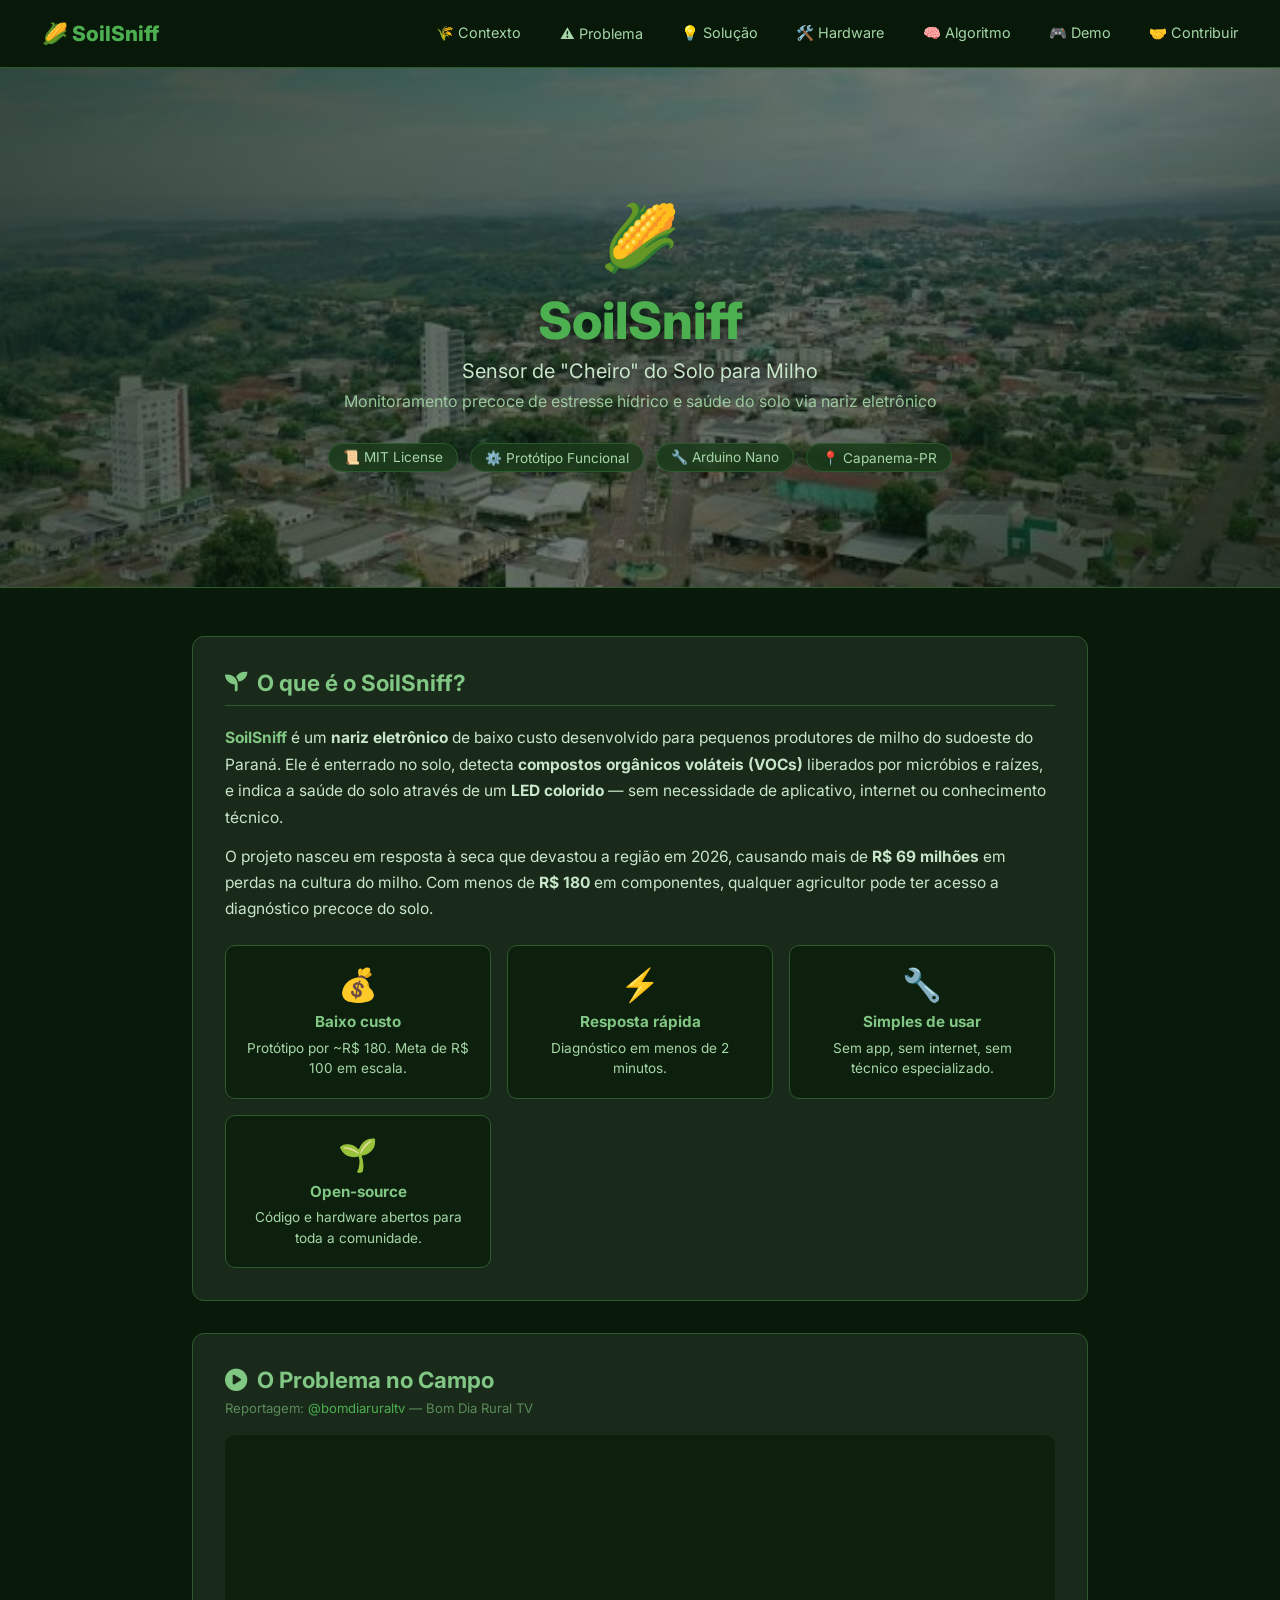
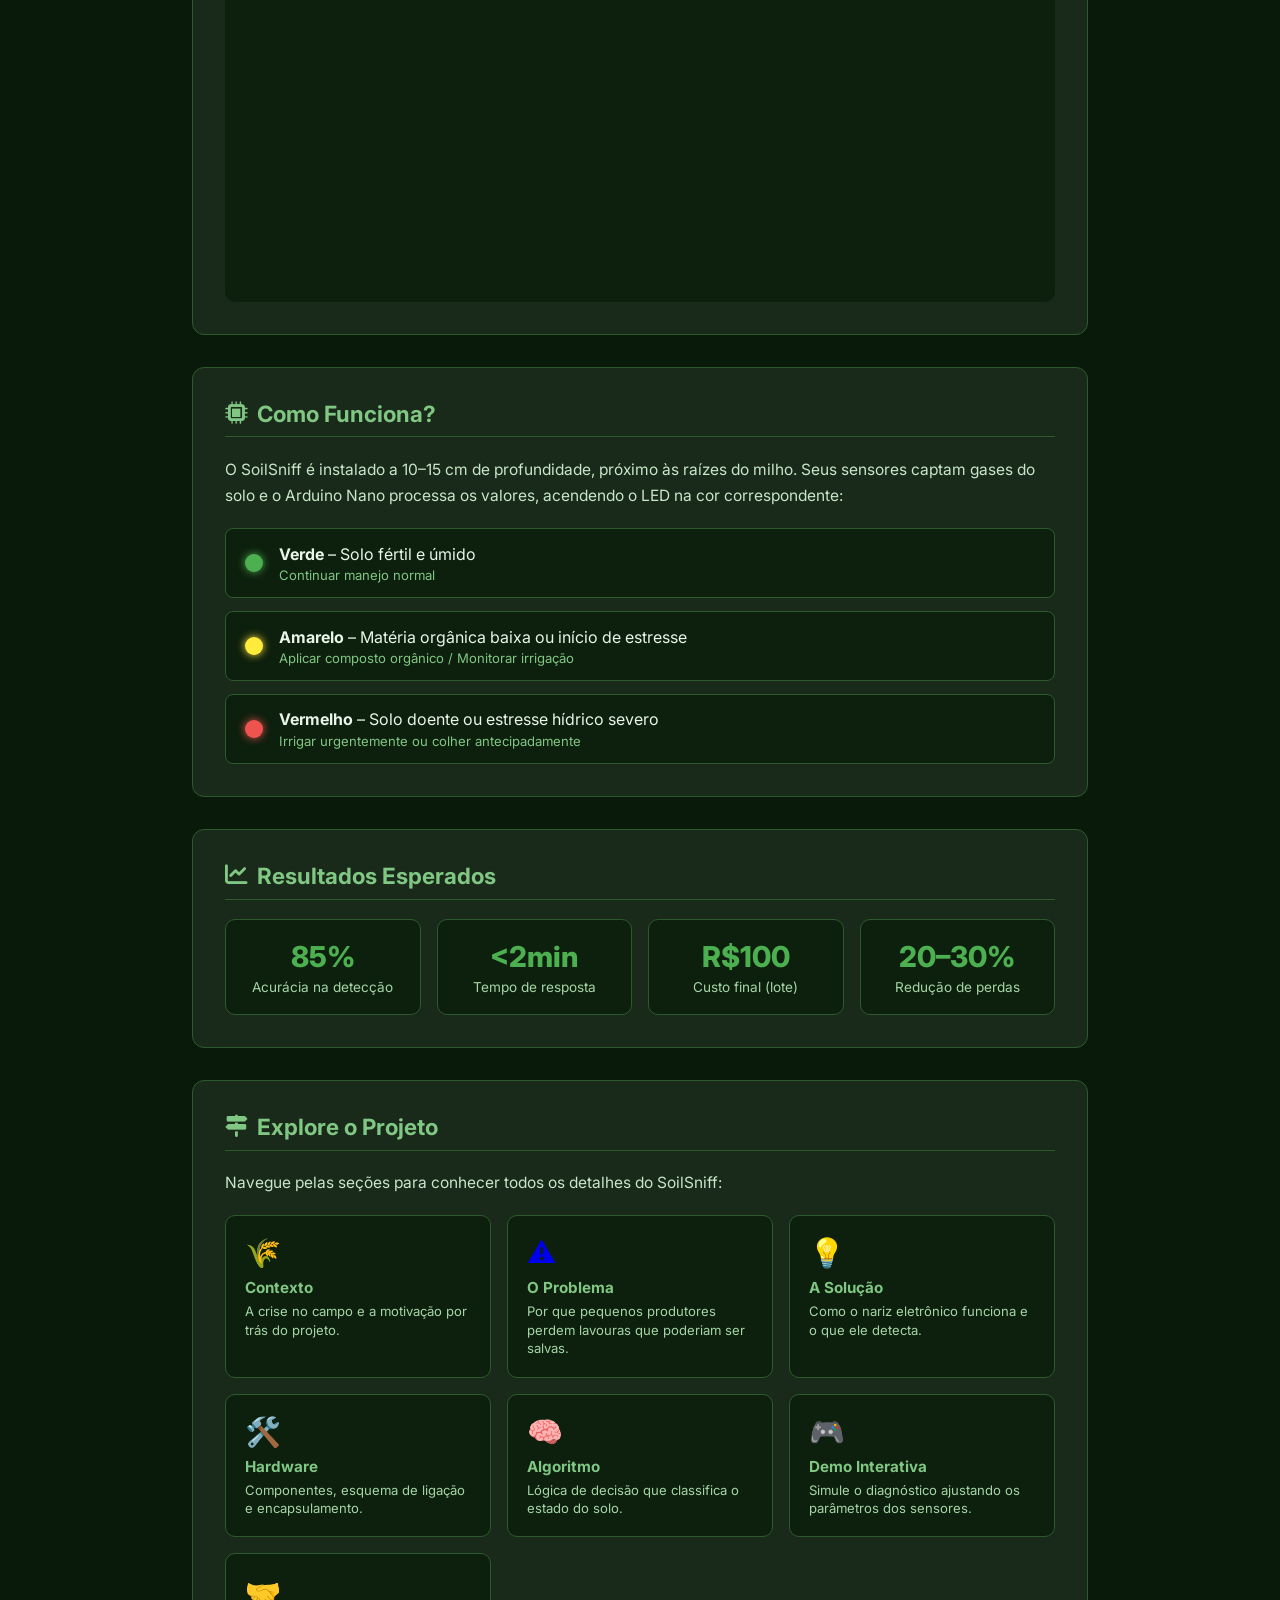
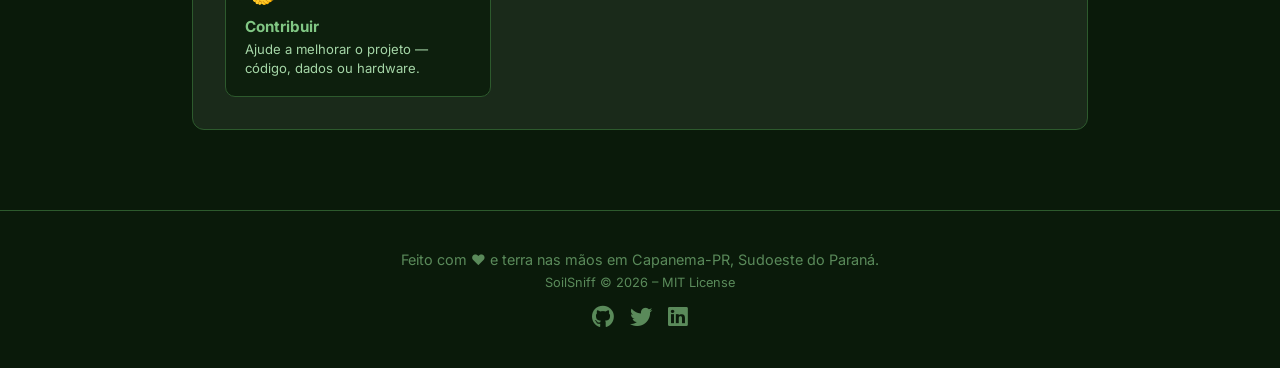
==== commit 41625b8a: "fff" ====
--- a/index.html
+++ b/index.html
@@ -27,7 +27,6 @@
     <img class="hero-img" src="img/img/CAPA.jpg" alt="Campo de milho no sudoeste do Paraná" />
     <div class="hero-overlay"></div>
     <div class="hero-content">
-      <div class="ia-badge">✨ Imagens geradas por IA</div>
       <div class="hero-icon">🌽</div>
       <h1>SoilSniff</h1>
       <p class="subtitle">Sensor de "Cheiro" do Solo para Milho</p>
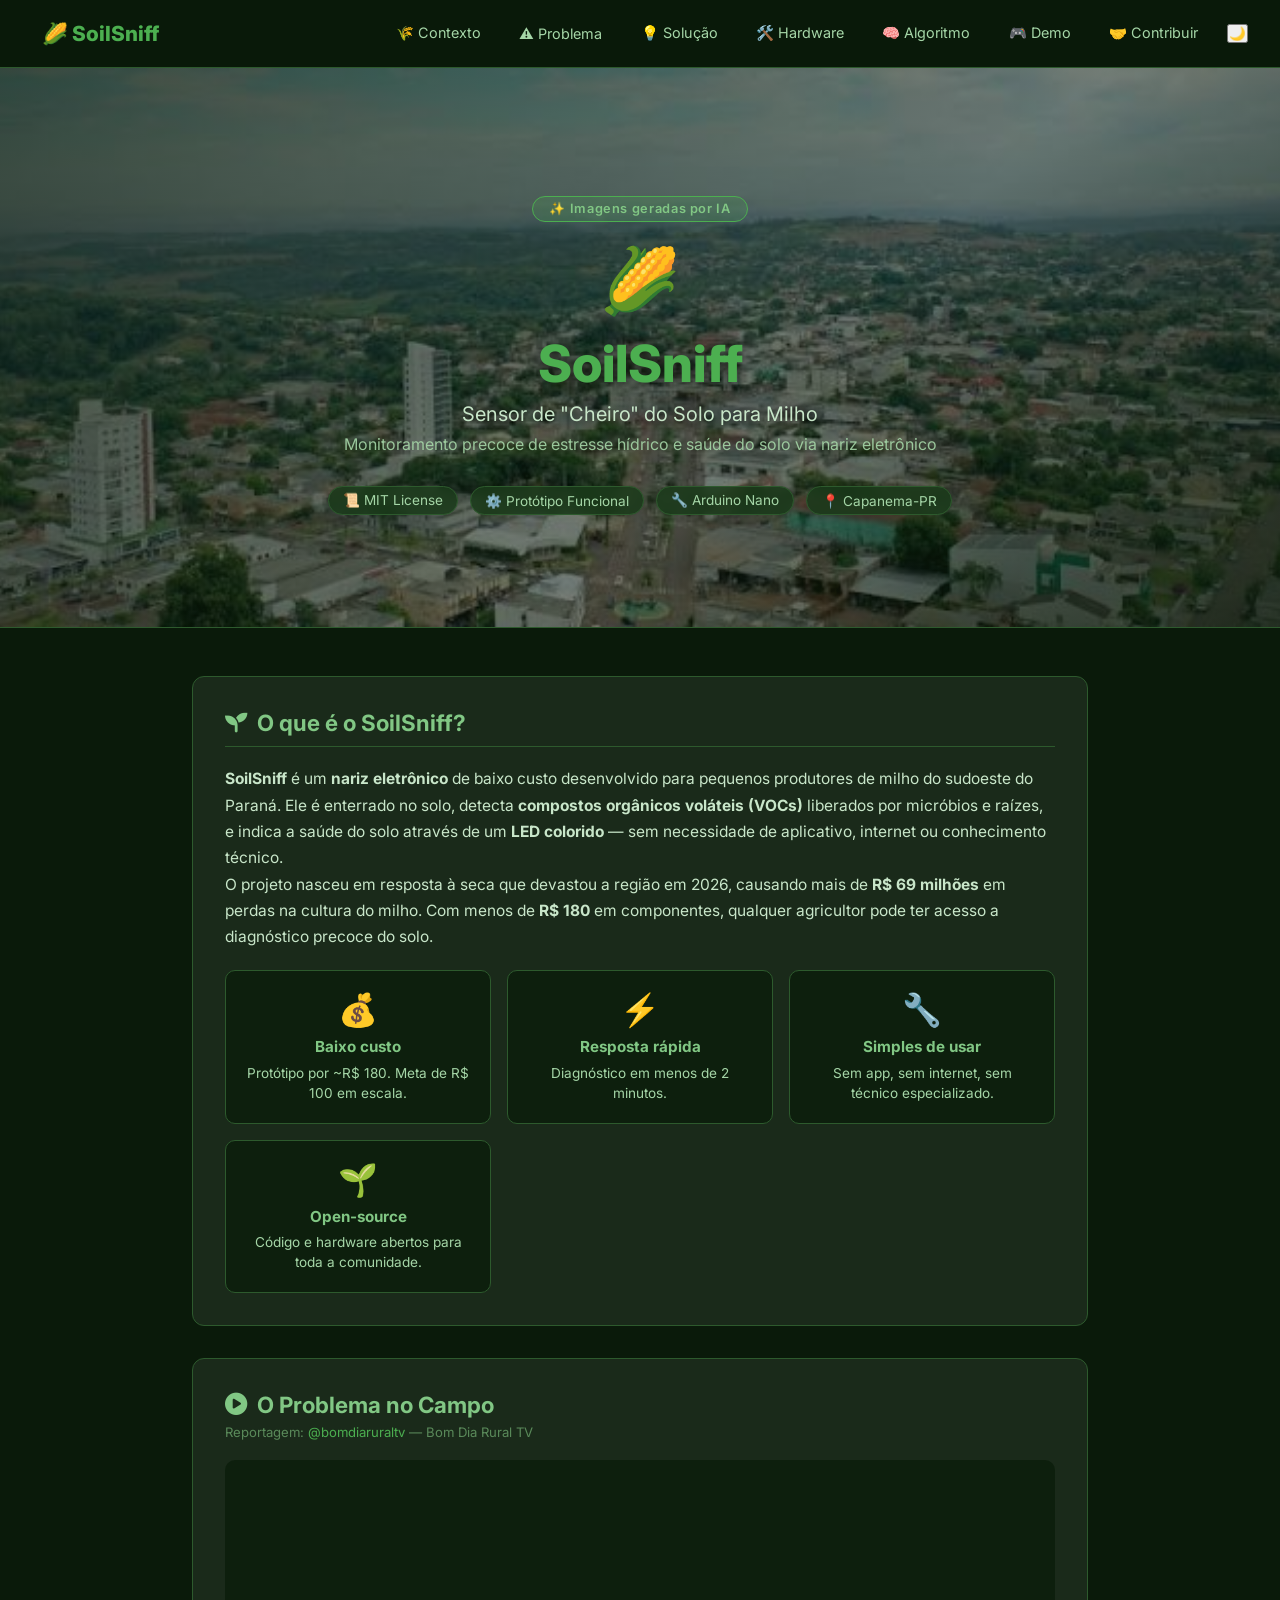
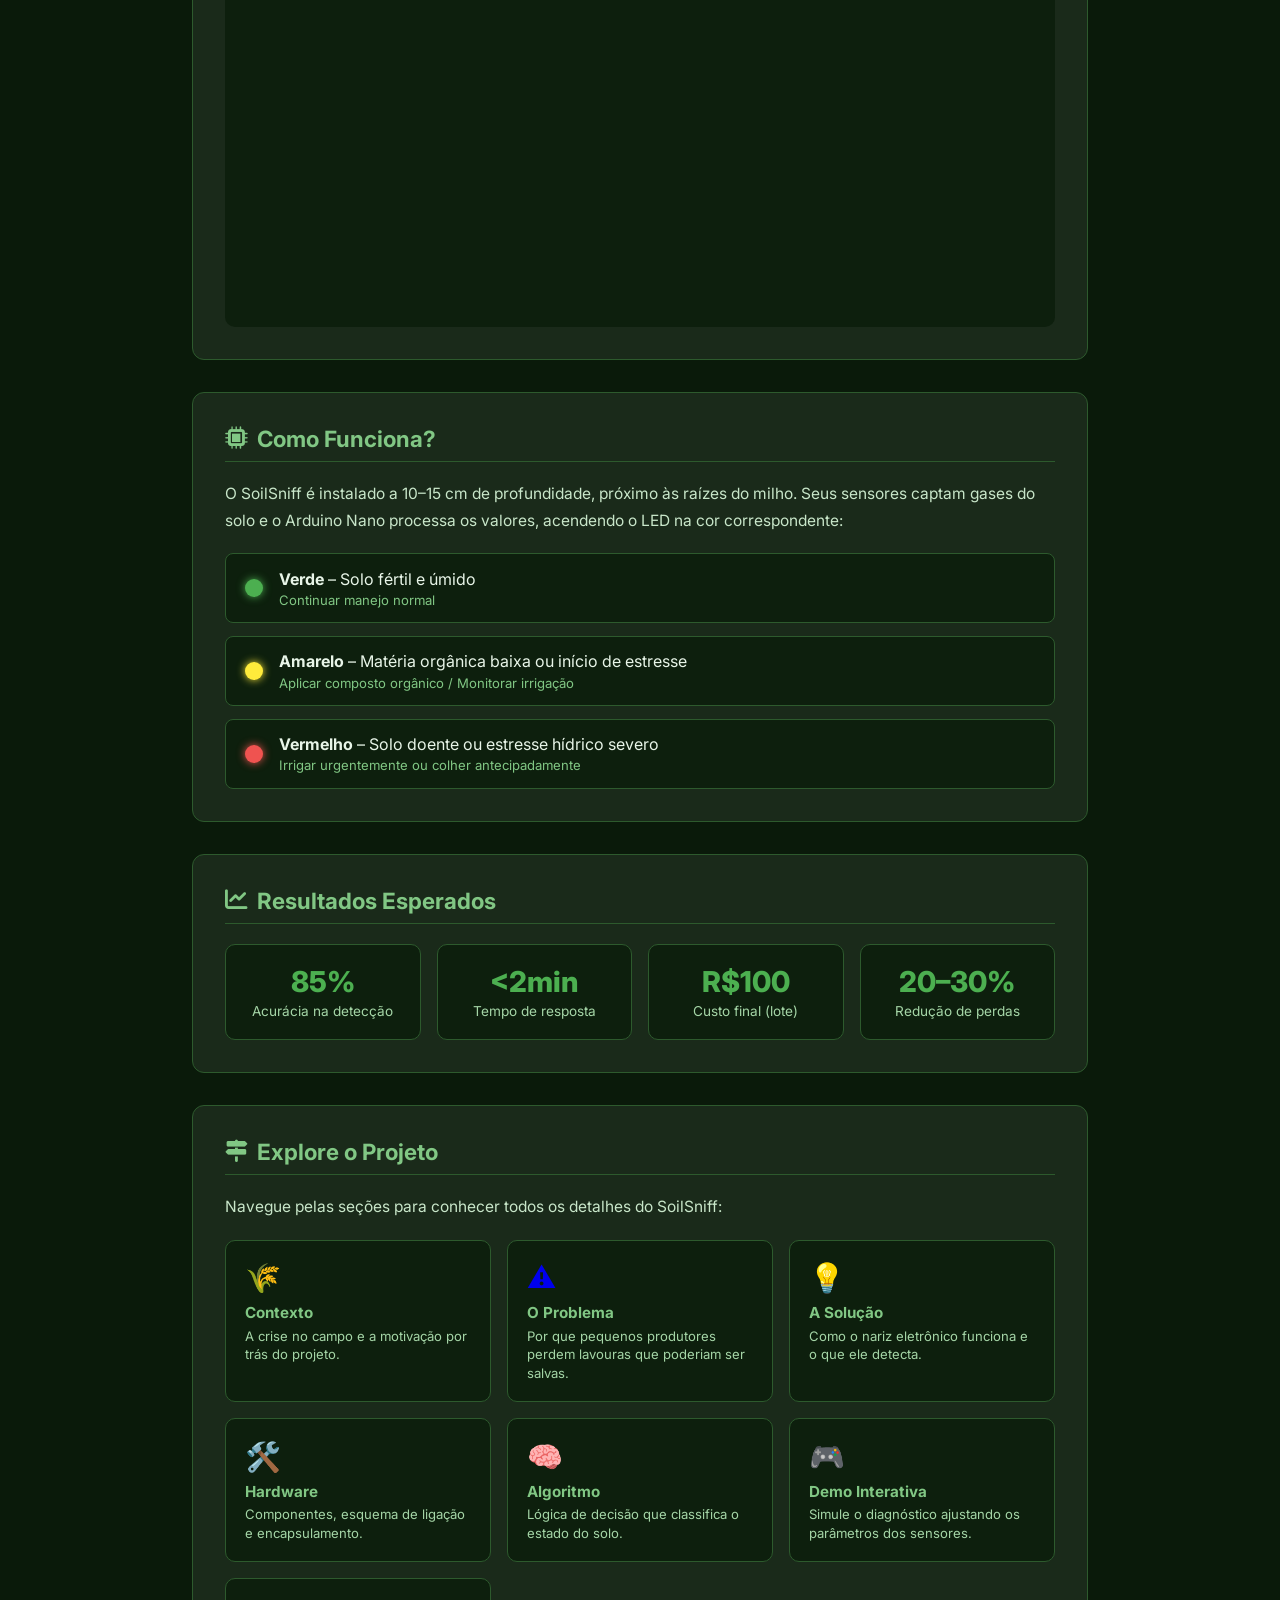
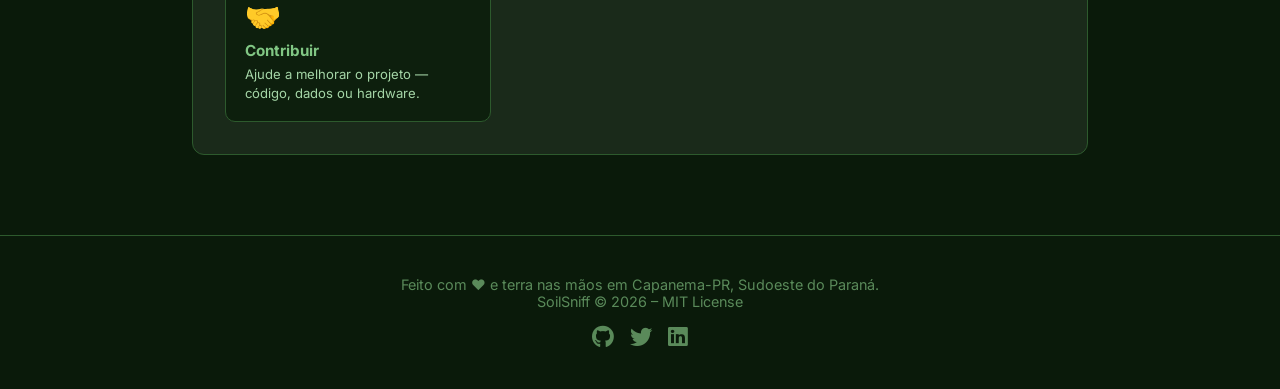
==== commit 90f91230: "ok" ====
--- a/index.html
+++ b/index.html
@@ -20,6 +20,7 @@
     <a href="paginas/pagina5.html">🧠 Algoritmo</a>
     <a href="paginas/pagina6.html">🎮 Demo</a>
     <a href="paginas/pagina7.html">🤝 Contribuir</a>
+    <button id="theme-toggle" class="theme-btn" aria-label="Alternar Modo Escuro">🌙</button>
   </nav>
 
   <!-- HERO com imagem de capa -->
@@ -27,6 +28,7 @@
     <img class="hero-img" src="img/img/CAPA.jpg" alt="Campo de milho no sudoeste do Paraná" />
     <div class="hero-overlay"></div>
     <div class="hero-content">
+      <div class="ia-badge">✨ Imagens geradas por IA</div>
       <div class="hero-icon">🌽</div>
       <h1>SoilSniff</h1>
       <p class="subtitle">Sensor de "Cheiro" do Solo para Milho</p>
@@ -46,13 +48,13 @@
     <div class="section" id="sobre">
       <h2><i class="fas fa-seedling"></i> O que é o SoilSniff?</h2>
       <p>
-        <strong style="color:#81c784;">SoilSniff</strong> é um <strong>nariz eletrônico</strong> de baixo custo desenvolvido para pequenos produtores de milho do sudoeste do Paraná. Ele é enterrado no solo, detecta <strong>compostos orgânicos voláteis (VOCs)</strong> liberados por micróbios e raízes, e indica a saúde do solo através de um <strong>LED colorido</strong> — sem necessidade de aplicativo, internet ou conhecimento técnico.
+        <strong class="text-green-highlight">SoilSniff</strong> é um <strong>nariz eletrônico</strong> de baixo custo desenvolvido para pequenos produtores de milho do sudoeste do Paraná. Ele é enterrado no solo, detecta <strong>compostos orgânicos voláteis (VOCs)</strong> liberados por micróbios e raízes, e indica a saúde do solo através de um <strong>LED colorido</strong> — sem necessidade de aplicativo, internet ou conhecimento técnico.
       </p>
-      <p style="margin-top:0.8rem;">
+      <p class="mt-08">
         O projeto nasceu em resposta à seca que devastou a região em 2026, causando mais de <strong>R$ 69 milhões</strong> em perdas na cultura do milho. Com menos de <strong>R$ 180</strong> em componentes, qualquer agricultor pode ter acesso a diagnóstico precoce do solo.
       </p>
 
-      <div class="summary-grid" style="margin-top:1.4rem;">
+      <div class="summary-grid mt-14">
         <div class="summary-card">
           <div class="s-icon">💰</div>
           <h3>Baixo custo</h3>
@@ -164,7 +166,7 @@
 
   <footer>
     <p>Feito com ❤️ e terra nas mãos em Capanema-PR, Sudoeste do Paraná.</p>
-    <p style="margin-top:0.4rem; font-size:0.8rem;">SoilSniff © 2026 – MIT License</p>
+    <p class="footer-license">SoilSniff © 2026 – MIT License</p>
     <div class="footer-icons">
       <i class="fab fa-github"></i>
       <i class="fab fa-twitter"></i>
@@ -172,5 +174,6 @@
     </div>
   </footer>
 
+  <script src="script.js"></script>
 </body>
 </html>
